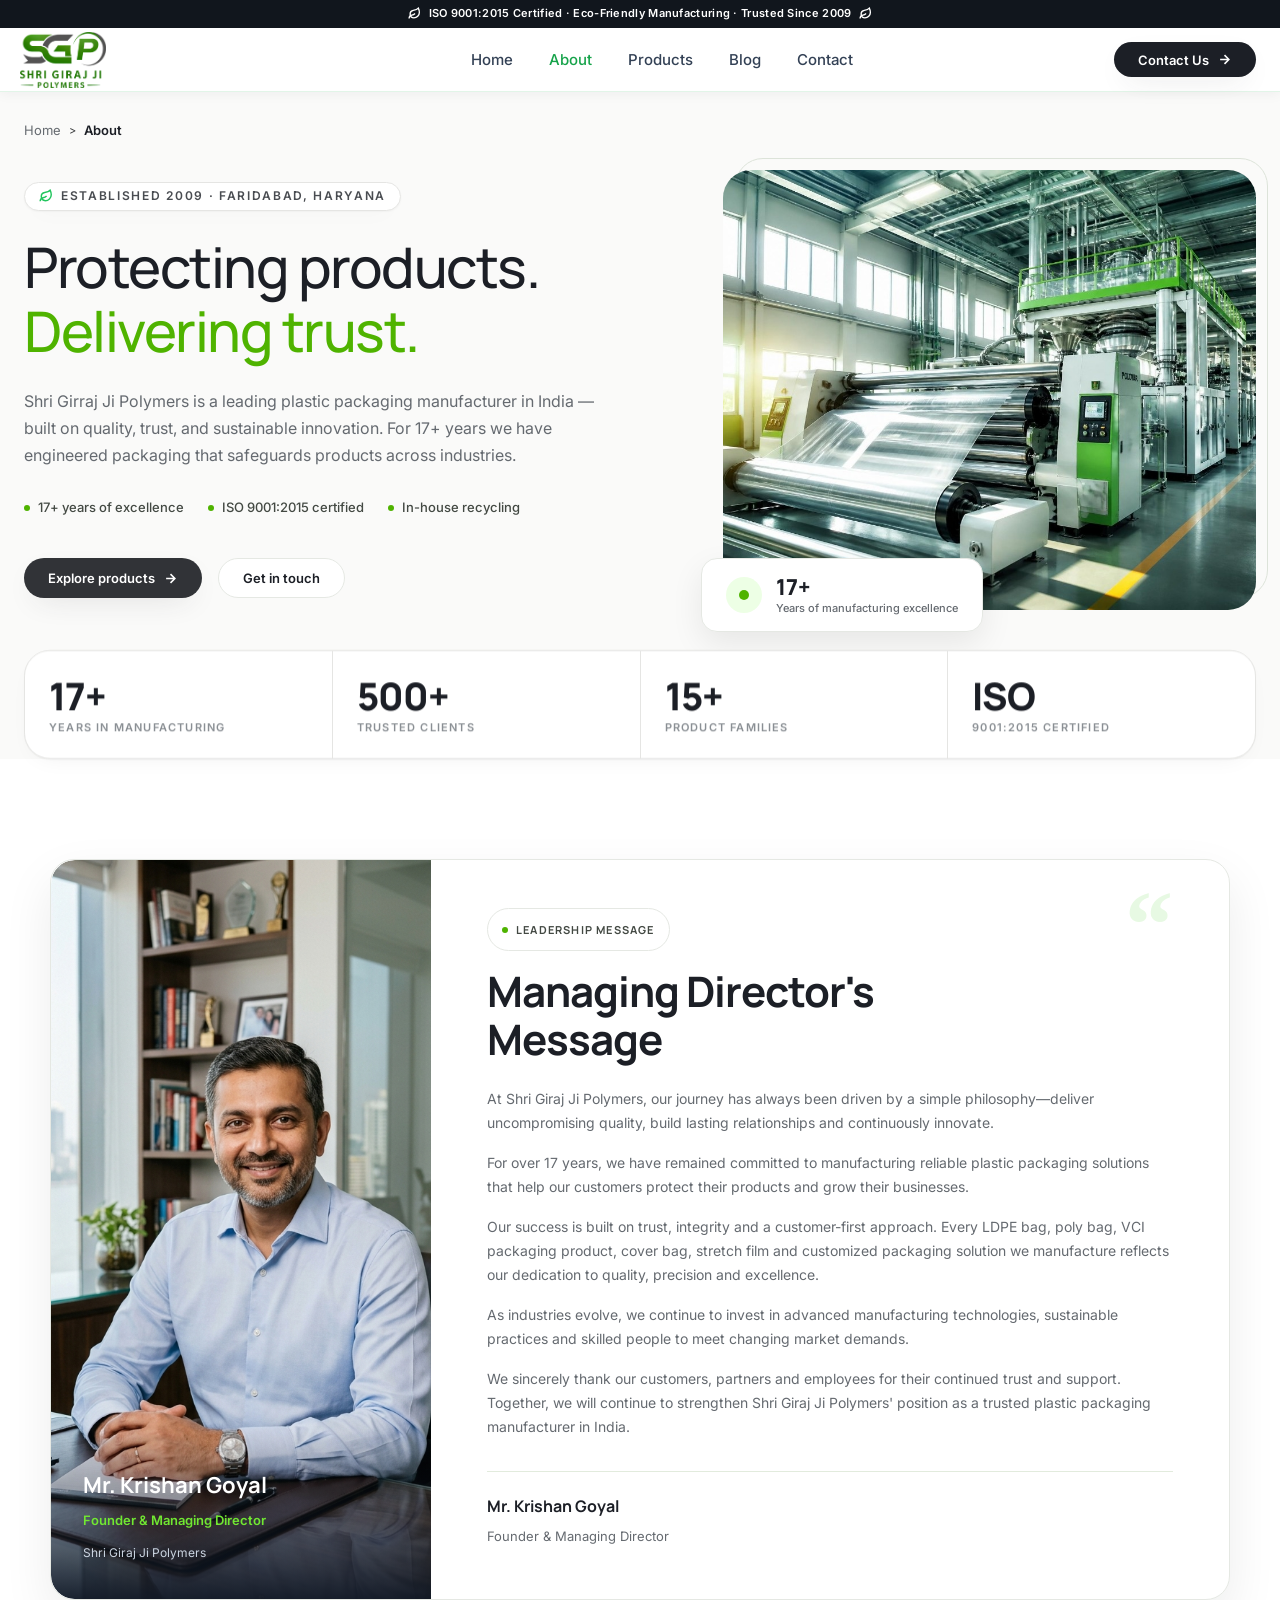
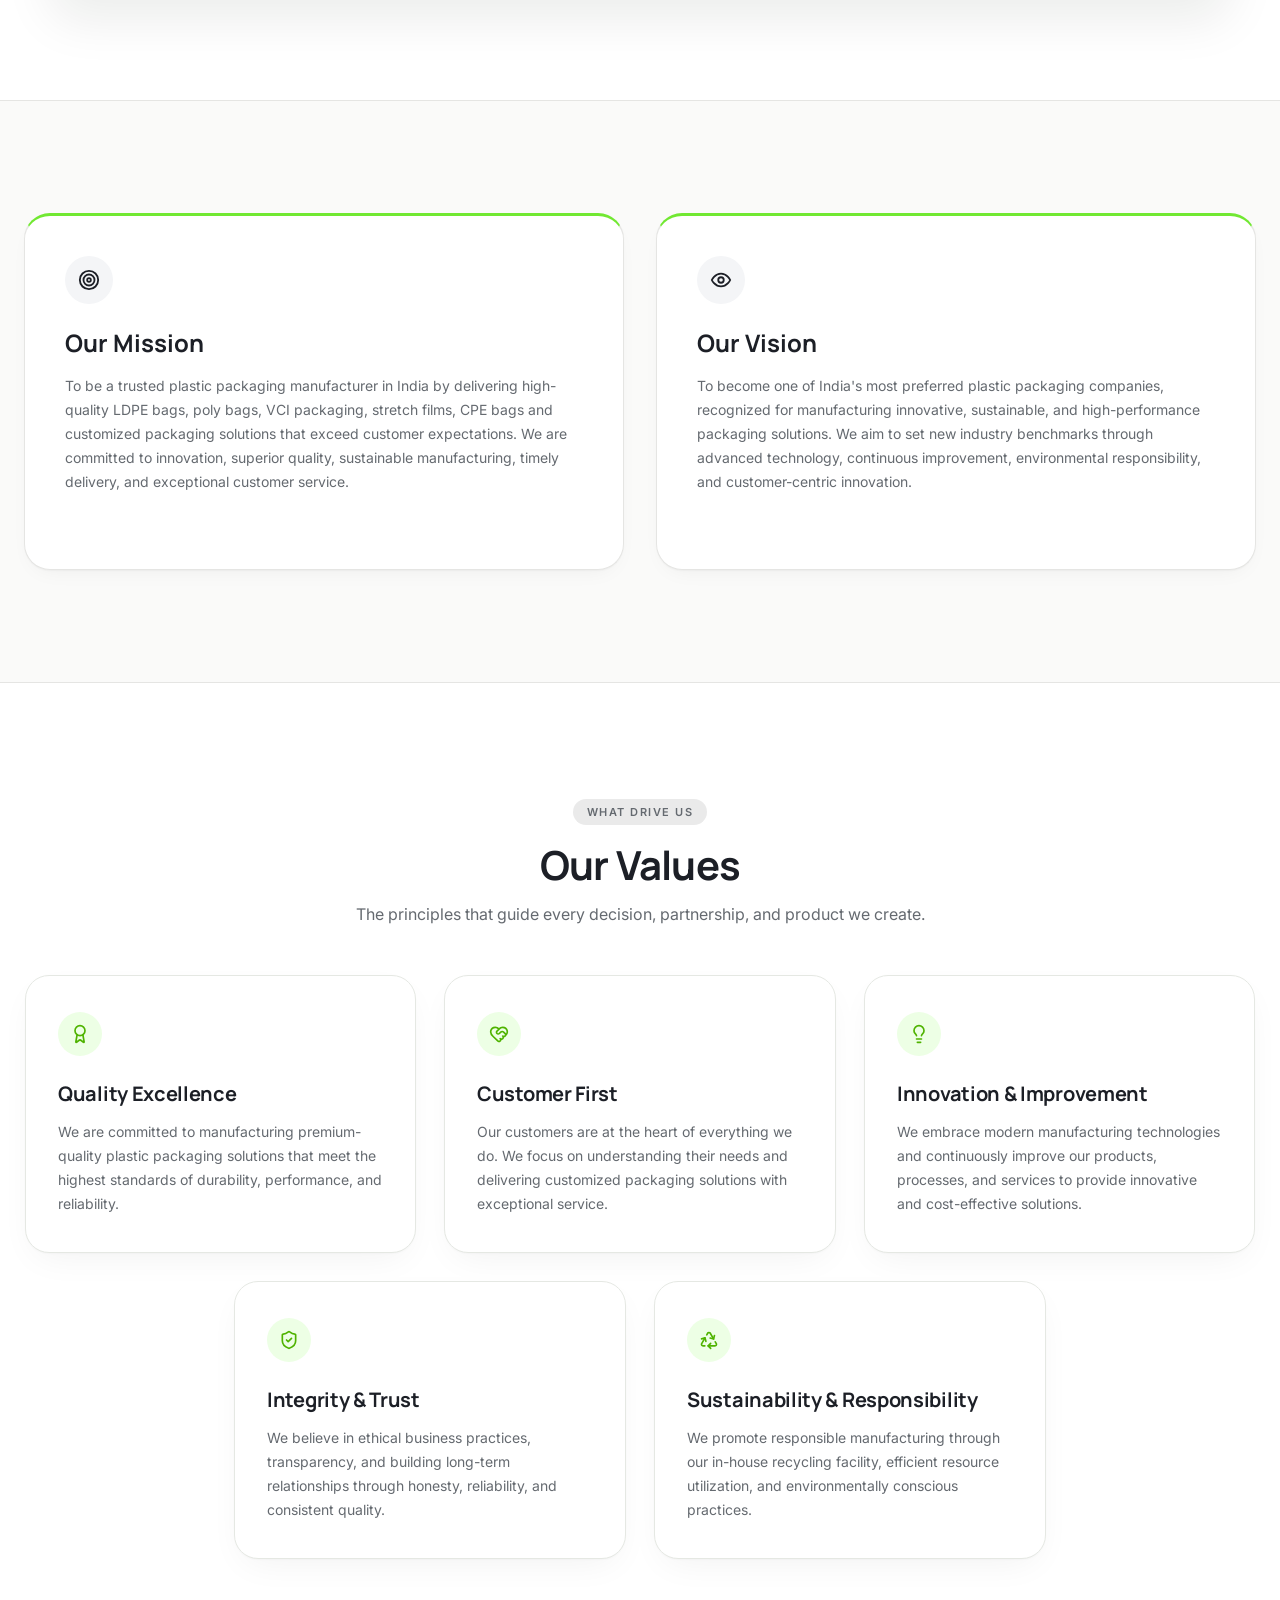
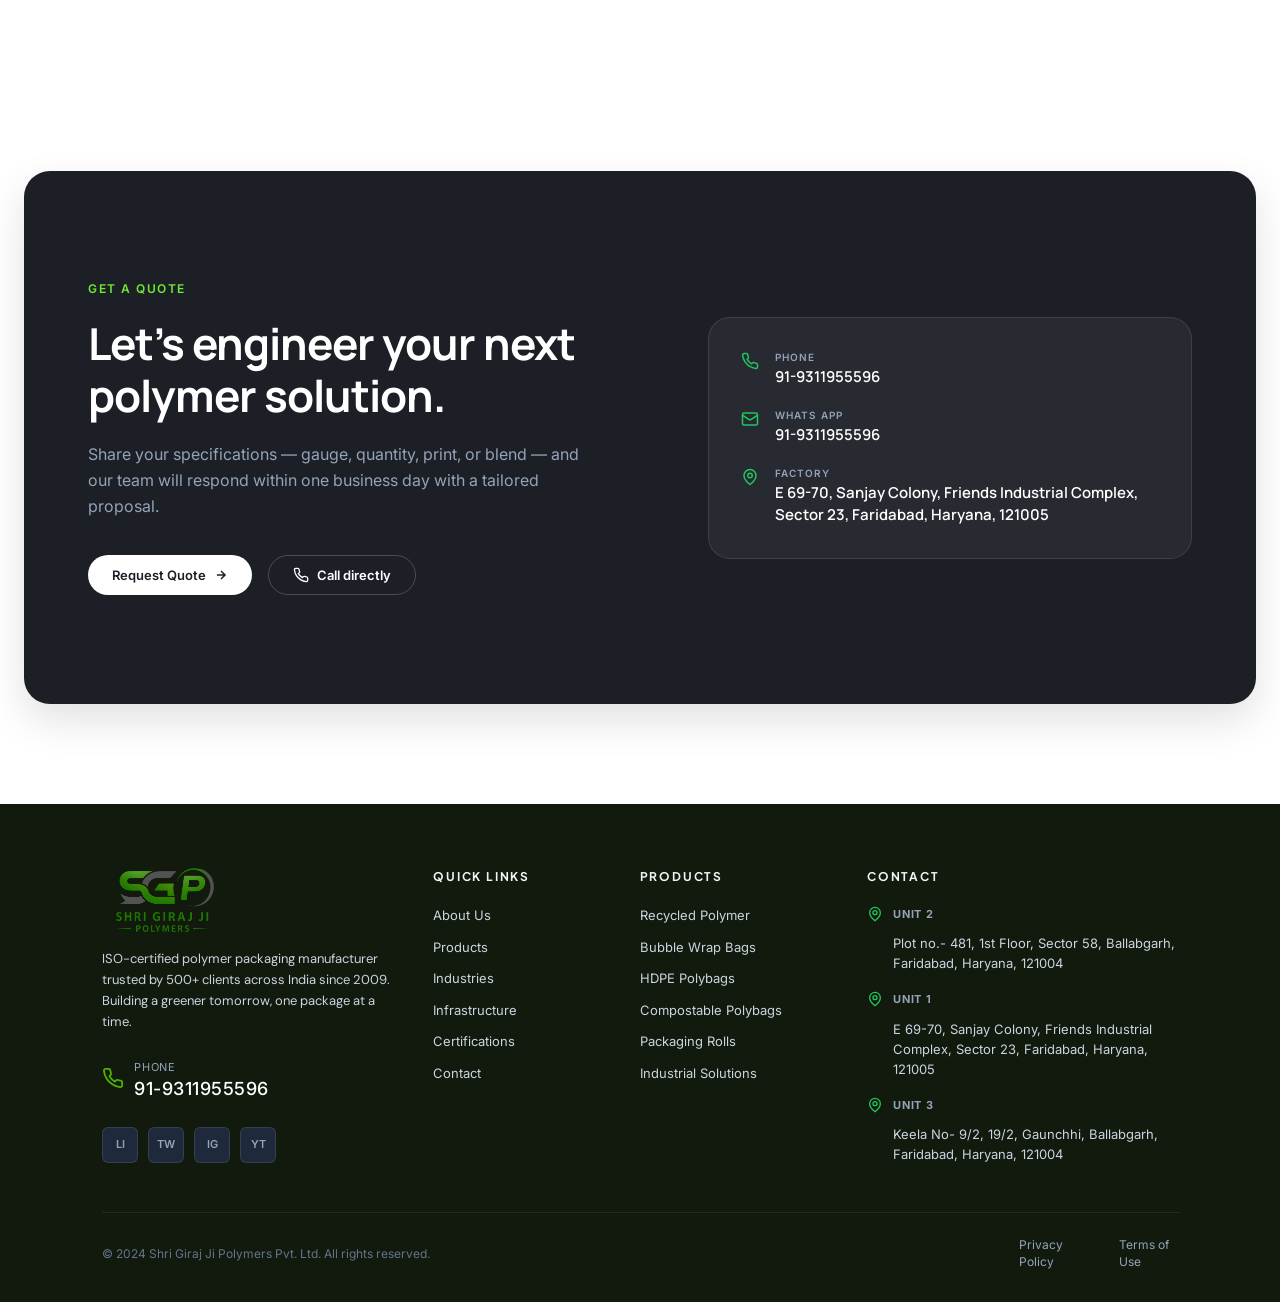
==== about.html @ c18792bb "Initial commit" ====
<!DOCTYPE html>
<html lang="en">
<head>
  <meta charset="UTF-8">
  <meta name="viewport" content="width=device-width, initial-scale=1.0">
  <title>Shri Girraj Ji Polymers - About Us</title>
  <link rel="stylesheet" href="https://fonts.googleapis.com/css2?family=Inter:wght@400;500;600;700&family=Manrope:wght@400;500;600;700;800&display=swap">
  <link rel="stylesheet" href="css/style.css">
</head>
<body>

  <!-- Header / Navigation -->
  <header class="header">
    <!-- Top Header Bar -->
    <div class="top-header">
      <div class="top-header-container">
        <div class="top-header-content">
          <svg class="top-leaf-icon" width="13" height="13" viewBox="0 0 24 24" fill="none" stroke="currentColor" stroke-width="2.5"><path d="M11 20A7 7 0 0 1 9.8 6.1C15.5 5 17 4.4 19 2c1 2 2 4.18 2 8 0 5.5-4.78 10-10 10Z"/><path d="M2 21c0-3 1.85-5.36 5.08-6C9.5 14.52 12 13 13 12"/></svg>
          <span>ISO 9001:2015 Certified · Eco-Friendly Manufacturing · Trusted Since 2009</span>
          <svg class="top-leaf-icon" width="13" height="13" viewBox="0 0 24 24" fill="none" stroke="currentColor" stroke-width="2.5"><path d="M11 20A7 7 0 0 1 9.8 6.1C15.5 5 17 4.4 19 2c1 2 2 4.18 2 8 0 5.5-4.78 10-10 10Z"/><path d="M2 21c0-3 1.85-5.36 5.08-6C9.5 14.52 12 13 13 12"/></svg>
        </div>
      </div>
    </div>

    <!-- Main Header Bar -->
    <div class="main-header">
      <div class="main-header-container">
        <a href="index.html" class="brand-logo-img">
          <img src="assets/images/logo.png" alt="Shri Girraj Ji Polymers Logo" class="logo-image">
        </a>

        <nav class="nav-links">
          <a href="index.html" class="nav-link">Home</a>
          <a href="about.html" class="nav-link active">About</a>
          <a href="products.html" class="nav-link">Products</a>
          <a href="blog.html" class="nav-link">Blog</a>
          <a href="contact.html" class="nav-link">Contact</a>
        </nav>

        <div class="header-right-action">
          <a href="contact.html" class="btn-contact-us">
            <span>Contact Us</span>
            <svg width="15" height="15" viewBox="0 0 24 24" fill="none" stroke="currentColor" stroke-width="2.5"><path d="M5 12h14M12 5l7 7-7 7"/></svg>
          </a>

          <button class="mobile-menu-btn" aria-label="Toggle Navigation">
            <svg width="24" height="24" viewBox="0 0 24 24" fill="none" stroke="currentColor" stroke-width="2"><path d="M4 6h16M4 12h16M4 18h16"/></svg>
          </button>
        </div>
      </div>
    </div>

    <!-- Mobile Nav Menu -->
    <div class="mobile-nav">
      <a href="index.html" class="nav-link">Home</a>
      <a href="about.html" class="nav-link active">About</a>
      <a href="products.html" class="nav-link">Products</a>
      <a href="blog.html" class="nav-link">Blog</a>
      <a href="contact.html" class="nav-link">Contact</a>
    </div>
  </header>

  <!-- About Hero Section -->
  <section class="about-page-hero">
    <div class="container">
      <!-- Breadcrumb -->
      <div class="about-breadcrumb">
        <a href="index.html">Home</a>
        <span class="crumb-separator">&gt;</span>
        <span class="crumb-active">About</span>
      </div>

      <div class="about-hero-grid">
        <!-- Left Content -->
        <div class="about-hero-content">
          <div class="about-top-pill">
            <svg width="14" height="14" viewBox="0 0 24 24" fill="none" stroke="#22c55e" stroke-width="2.5">
              <path d="M11 20A7 7 0 0 1 9.8 6.1C15.5 5 17 4.4 19 2c1 2 2 4.18 2 8 0 5.5-4.78 10-10 10Z" />
              <path d="M2 21c0-3 1.85-5.36 5.08-6C9.5 14.52 12 13 13 12" />
            </svg>
            <span>ESTABLISHED 2009 · FARIDABAD, HARYANA</span>
          </div>

          <h1 class="about-hero-heading">
            Protecting products. <br>
            <span class="text-green">Delivering trust.</span>
          </h1>

          <p class="about-hero-desc">
            Shri Girraj Ji Polymers is a leading plastic packaging manufacturer in India — built on quality, trust, and
            sustainable innovation. For 17+ years we have engineered packaging that safeguards products across industries.
          </p>

          <ul class="about-hero-bullets">
            <li>
              <span class="bullet-dot"></span>
              <span>17+ years of excellence</span>
            </li>
            <li>
              <span class="bullet-dot"></span>
              <span>ISO 9001:2015 certified</span>
            </li>
            <li>
              <span class="bullet-dot"></span>
              <span>In-house recycling</span>
            </li>
          </ul>

          <div class="about-hero-actions">
            <a href="products.html" class="btn-about-primary">
              <span>Explore products</span>
              <svg width="15" height="15" viewBox="0 0 24 24" fill="none" stroke="currentColor" stroke-width="2.5">
                <path d="M5 12h14M12 5l7 7-7 7" />
              </svg>
            </a>
            <a href="#contact" class="btn-about-secondary">
              <span>Get in touch</span>
            </a>
          </div>
        </div>

        <!-- Right Media Image Card -->
        <div class="about-hero-media">
          <div class="about-hero-img-wrap">
            <img src="assets/images/extrusion-machinery.jpg" alt="SGP Extrusion Facility" class="about-hero-img">

            <!-- Bottom Floating Badge -->
            <div class="about-floating-badge">
              <div class="about-badge-icon">
                <span class="green-inner-dot"></span>
              </div>
              <div class="about-badge-text">
                <span class="badge-num">17+</span>
                <span class="badge-lbl">Years of manufacturing excellence</span>
              </div>
            </div>
          </div>
        </div>
      </div>

      <!-- Stats Bar Row -->
      <div class="about-stats-bar">
        <div class="stat-bar-item">
          <span class="stat-bar-num">17+</span>
          <span class="stat-bar-lbl">YEARS IN MANUFACTURING</span>
        </div>
        <div class="stat-bar-divider"></div>
        <div class="stat-bar-item">
          <span class="stat-bar-num">500+</span>
          <span class="stat-bar-lbl">TRUSTED CLIENTS</span>
        </div>
        <div class="stat-bar-divider"></div>
        <div class="stat-bar-item">
          <span class="stat-bar-num">15+</span>
          <span class="stat-bar-lbl">PRODUCT FAMILIES</span>
        </div>
        <div class="stat-bar-divider"></div>
        <div class="stat-bar-item">
          <span class="stat-bar-num">ISO</span>
          <span class="stat-bar-lbl">9001:2015 CERTIFIED</span>
        </div>
      </div>
    </div>
  </section>

  <!-- Managing Director's Message Section -->
  <section id="message" class="about-md-section">
    <div class="container">
      <div class="about-md-card">
        <div class="md-grid">
          <!-- Left MD Portrait Card -->
          <div class="md-portrait-col">
            <div class="md-portrait-card">
              <img src="assets/images/md-krishan-goyal.jpg" alt="Mr. Krishan Goyal - Founder & Managing Director" class="md-portrait-img">
              <div class="md-portrait-overlay">
                <h3 class="md-name">Mr. Krishan Goyal</h3>
                <p class="md-title">Founder & Managing Director</p>
                <p class="md-sub">Shri Giraj Ji Polymers</p>
              </div>
            </div>
          </div>

          <!-- Right MD Message Content -->
          <div class="md-content-col">
            <div class="md-top-row">
              <div class="md-top-pill">
                <span class="green-dot"></span>
                <span>LEADERSHIP MESSAGE</span>
              </div>
              <div class="md-quote-watermark">“</div>
            </div>

            <h2 class="md-heading">
              Managing Director's <br>Message
            </h2>

            <div class="md-text-body">
              <p>
                At Shri Giraj Ji Polymers, our journey has always been driven by a simple philosophy—deliver
                uncompromising quality, build lasting relationships and continuously innovate.
              </p>
              <p>
                For over 17 years, we have remained committed to manufacturing reliable plastic packaging solutions that
                help our customers protect their products and grow their businesses.
              </p>
              <p>
                Our success is built on trust, integrity and a customer-first approach. Every LDPE bag, poly bag, VCI
                packaging product, cover bag, stretch film and customized packaging solution we manufacture reflects our
                dedication to quality, precision and excellence.
              </p>
              <p>
                As industries evolve, we continue to invest in advanced manufacturing technologies, sustainable practices
                and skilled people to meet changing market demands.
              </p>
              <p>
                We sincerely thank our customers, partners and employees for their continued trust and support. Together,
                we will continue to strengthen Shri Giraj Ji Polymers' position as a trusted plastic packaging
                manufacturer in India.
              </p>
            </div>

            <div class="md-signature-block">
              <strong class="sig-name">Mr. Krishan Goyal</strong>
              <span class="sig-role">Founder & Managing Director</span>
            </div>
          </div>
        </div>
      </div>
    </div>
  </section>

  <!-- Our Mission & Our Vision Section -->
  <section class="about-mv-section">
    <div class="container">
      <div class="mv-grid">
        <!-- Mission Card -->
        <div class="mv-card mission-card">
          <div class="mv-icon-wrap">
            <svg width="22" height="22" viewBox="0 0 24 24" fill="none" stroke="#1C1F26" stroke-width="2">
              <circle cx="12" cy="12" r="10" />
              <circle cx="12" cy="12" r="6" />
              <circle cx="12" cy="12" r="2" />
            </svg>
          </div>
          <h3 class="mv-title">Our Mission</h3>
          <p class="mv-text">
            To be a trusted plastic packaging manufacturer in India by delivering high-quality LDPE bags, poly bags, VCI
            packaging, stretch films, CPE bags and customized packaging solutions that exceed customer expectations. We
            are committed to innovation, superior quality, sustainable manufacturing, timely delivery, and exceptional
            customer service.
          </p>
        </div>

        <!-- Vision Card -->
        <div class="mv-card vision-card">
          <div class="mv-icon-wrap">
            <svg width="22" height="22" viewBox="0 0 24 24" fill="none" stroke="#1C1F26" stroke-width="2">
              <path d="M2 12s3-7 10-7 10 7 10 7-3 7-10 7-10-7-10-7Z" />
              <circle cx="12" cy="12" r="3" />
            </svg>
          </div>
          <h3 class="mv-title">Our Vision</h3>
          <p class="mv-text">
            To become one of India's most preferred plastic packaging companies, recognized for manufacturing innovative,
            sustainable, and high-performance packaging solutions. We aim to set new industry benchmarks through advanced
            technology, continuous improvement, environmental responsibility, and customer-centric innovation.
          </p>
        </div>
      </div>
    </div>
  </section>

  <!-- Our Core Values Section -->
  <section class="about-values-section">
    <div class="container">
      <div class="section-header-center">
        <div class="values-top-pill">
          <span>WHAT DRIVE US</span>
        </div>
        <h2 class="values-heading">
          Our Values
        </h2>
        <p class="values-subtitle">
          The principles that guide every decision, partnership, and product we create.
        </p>
      </div>

      <div class="values-grid">
        <!-- Value 1 -->
        <div class="value-card">
          <div class="value-icon-box">
           <svg width="20" height="20" viewBox="0 0 20 20" fill="none" xmlns="http://www.w3.org/2000/svg">
<path d="M12.8903 10.7355L14.152 17.8364C14.1662 17.92 14.1544 18.0059 14.1184 18.0827C14.0824 18.1594 14.0238 18.2234 13.9504 18.2659C13.8771 18.3085 13.7925 18.3276 13.708 18.3208C13.6234 18.314 13.543 18.2816 13.4774 18.2278L10.4958 15.9899C10.3519 15.8824 10.177 15.8243 9.99736 15.8243C9.81769 15.8243 9.64284 15.8824 9.4989 15.9899L6.5123 18.227C6.44677 18.2806 6.36644 18.313 6.28201 18.3199C6.19759 18.3267 6.11309 18.3076 6.0398 18.2652C5.9665 18.2227 5.90788 18.1589 5.87177 18.0823C5.83566 18.0057 5.82377 17.9199 5.83769 17.8364L7.09863 10.7355" stroke="#4FB300" stroke-width="1.6657" stroke-linecap="round" stroke-linejoin="round"/>
<path d="M9.99417 11.6598C12.754 11.6598 14.9913 9.42257 14.9913 6.66275C14.9913 3.90293 12.754 1.66565 9.99417 1.66565C7.23435 1.66565 4.99707 3.90293 4.99707 6.66275C4.99707 9.42257 7.23435 11.6598 9.99417 11.6598Z" stroke="#4FB300" stroke-width="1.6657" stroke-linecap="round" stroke-linejoin="round"/>
</svg>

          </div>
          <h3 class="value-title">Quality Excellence</h3>
          <p class="value-desc">
            We are committed to manufacturing premium-quality plastic packaging solutions that meet the highest standards
            of durability, performance, and reliability.
          </p>
        </div>

        <!-- Value 2 -->
        <div class="value-card">
          <div class="value-icon-box">
            <svg width="20" height="20" viewBox="0 0 20 20" fill="none" xmlns="http://www.w3.org/2000/svg">
<path d="M10.3352 4.85058L7.98402 7.15091C7.67175 7.46328 7.49632 7.88688 7.49632 8.32856C7.49632 8.77024 7.67175 9.19384 7.98402 9.50621C8.29638 9.81848 8.71998 9.9939 9.16167 9.9939C9.60335 9.9939 10.027 9.81848 10.3393 9.50621L11.7635 8.08204C11.9499 7.89556 12.1712 7.74764 12.4148 7.64671C12.6583 7.54579 12.9194 7.49384 13.1831 7.49384C13.4467 7.49384 13.7078 7.54579 13.9514 7.64671C14.195 7.74764 14.4163 7.89556 14.6027 8.08204L16.1693 9.64946C16.4815 9.96183 16.657 10.3854 16.657 10.8271C16.657 11.2688 16.4815 11.6924 16.1693 12.0048C17.4902 10.6839 18.323 9.57783 18.323 7.91213C18.323 6.98534 18.0418 6.08035 17.5167 5.31669C16.9916 4.55304 16.2471 3.96664 15.3817 3.63495C14.5163 3.30326 13.5706 3.24188 12.6696 3.45892C11.7686 3.67596 10.9546 4.16121 10.3352 4.85058ZM16.1693 12.0048C16.005 12.169 15.81 12.2994 15.5953 12.3883C15.3807 12.4772 15.1507 12.523 14.9183 12.523C14.686 12.523 14.4559 12.4772 14.2413 12.3883C14.0267 12.2994 13.8317 12.169 13.6674 12.0048C13.8452 12.1656 13.9885 12.3609 14.0886 12.5788C14.1886 12.7967 14.2433 13.0327 14.2493 13.2724C14.2554 13.5121 14.2126 13.7506 14.1236 13.9732C14.0346 14.1959 13.9013 14.3981 13.7318 14.5677C13.5622 14.7373 13.36 14.8706 13.1373 14.9595C12.9146 15.0485 12.6762 15.0913 12.4365 15.0853C12.1968 15.0792 11.9608 15.0245 11.7429 14.9245C11.525 14.8245 11.3297 14.6812 11.1688 14.5033C11.3332 14.6671 11.4638 14.8616 11.5529 15.0759C11.6421 15.2901 11.6881 15.5198 11.6884 15.7519C11.6887 15.9839 11.6433 16.2138 11.5547 16.4283C11.4661 16.6427 11.3361 16.8377 11.1722 17.0019C11.0139 17.1602 10.8254 17.285 10.6178 17.3688C10.4102 17.4526 10.1879 17.4937 9.96408 17.4896C9.74026 17.4856 9.51956 17.4365 9.31516 17.3452C9.11075 17.254 8.92683 17.1225 8.77439 16.9586L4.16457 12.4928C2.91529 11.2435 1.66602 9.82769 1.66602 7.91213C1.6662 6.98541 1.94747 6.08054 2.47268 5.31701C2.99789 4.55349 3.74233 3.96722 4.6077 3.63563C5.47308 3.30405 6.41867 3.24274 7.31961 3.4598C8.22056 3.67687 9.03447 4.1621 9.65388 4.85141C9.74648 4.93747 9.86826 4.98524 9.99468 4.98509C10.1211 4.98493 10.2428 4.93687 10.3352 4.85058" stroke="#4FB300" stroke-width="1.6657" stroke-linecap="round" stroke-linejoin="round"/>
</svg>

          </div>
          <h3 class="value-title">Customer First</h3>
          <p class="value-desc">
            Our customers are at the heart of everything we do. We focus on understanding their needs and delivering
            customized packaging solutions with exceptional service.
          </p>
        </div>

        <!-- Value 3 -->
        <div class="value-card">
          <div class="value-icon-box">
            <svg width="20" height="20" viewBox="0 0 20 20" fill="none" xmlns="http://www.w3.org/2000/svg">
<path d="M12.4927 11.6598C12.6593 10.827 13.0757 10.244 13.742 9.57772C14.5748 8.82816 14.9913 7.74545 14.9913 6.66275C14.9913 5.33744 14.4648 4.0664 13.5277 3.12927C12.5905 2.19213 11.3195 1.66565 9.99417 1.66565C8.66886 1.66565 7.39783 2.19213 6.46069 3.12927C5.52355 4.0664 4.99707 5.33744 4.99707 6.66275C4.99707 7.4956 5.16364 8.49502 6.24635 9.57772C6.82934 10.1607 7.32905 10.827 7.49562 11.6598" stroke="#4FB300" stroke-width="1.6657" stroke-linecap="round" stroke-linejoin="round"/>
<path d="M7.49609 14.9913H12.4932" stroke="#4FB300" stroke-width="1.6657" stroke-linecap="round" stroke-linejoin="round"/>
<path d="M8.32812 18.3228H11.6595" stroke="#4FB300" stroke-width="1.6657" stroke-linecap="round" stroke-linejoin="round"/>
</svg>

          </div>
          <h3 class="value-title">Innovation & Improvement</h3>
          <p class="value-desc">
            We embrace modern manufacturing technologies and continuously improve our products, processes, and services to
            provide innovative and cost-effective solutions.
          </p>
        </div>

        <!-- Value 4 -->
        <div class="value-card card-bottom-1">
          <div class="value-icon-box">
            <svg width="20" height="20" viewBox="0 0 20 20" fill="none" xmlns="http://www.w3.org/2000/svg">
<path d="M16.6567 10.827C16.6567 14.9913 13.7417 17.0734 10.277 18.281C10.0956 18.3425 9.89852 18.3396 9.71901 18.2727C6.24603 17.0734 3.33105 14.9913 3.33105 10.827V4.99706C3.33105 4.77617 3.4188 4.56433 3.57499 4.40814C3.73118 4.25195 3.94302 4.16421 4.1639 4.16421C5.8296 4.16421 7.91173 3.16479 9.36089 1.89886C9.53733 1.74811 9.76178 1.66528 9.99385 1.66528C10.2259 1.66528 10.4504 1.74811 10.6268 1.89886C12.0843 3.17312 14.1581 4.16421 15.8238 4.16421C16.0447 4.16421 16.2565 4.25195 16.4127 4.40814C16.5689 4.56433 16.6567 4.77617 16.6567 4.99706V10.827Z" stroke="#4FB300" stroke-width="1.6657" stroke-linecap="round" stroke-linejoin="round"/>
<path d="M7.49609 9.99419L9.16179 11.6599L12.4932 8.32849" stroke="#4FB300" stroke-width="1.6657" stroke-linecap="round" stroke-linejoin="round"/>
</svg>

          </div>
          <h3 class="value-title">Integrity & Trust</h3>
          <p class="value-desc">
            We believe in ethical business practices, transparency, and building long-term relationships through honesty,
            reliability, and consistent quality.
          </p>
        </div>

        <!-- Value 5 -->
        <div class="value-card card-bottom-2">
          <div class="value-icon-box">
           <svg width="20" height="20" viewBox="0 0 20 20" fill="none" xmlns="http://www.w3.org/2000/svg">
<path d="M5.82991 15.8242H4.01013C3.74742 15.8249 3.48898 15.7578 3.25987 15.6292C3.03077 15.5007 2.83879 15.3151 2.70255 15.0904C2.57172 14.8648 2.50254 14.6088 2.50196 14.348C2.50137 14.0872 2.5694 13.8308 2.69922 13.6046L5.99314 7.91211" stroke="#4FB300" stroke-width="1.6657" stroke-linecap="round" stroke-linejoin="round"/>
<path d="M9.16113 15.8242H15.993C16.2544 15.8222 16.511 15.7529 16.7379 15.6231C16.9649 15.4933 17.1546 15.3073 17.2889 15.0829C17.4179 14.858 17.4858 14.6031 17.4858 14.3438C17.4858 14.0844 17.4179 13.8296 17.2889 13.6046L16.2678 11.839" stroke="#4FB300" stroke-width="1.6657" stroke-linecap="round" stroke-linejoin="round"/>
<path d="M11.6597 13.3256L9.16113 15.8241L11.6597 18.3227" stroke="#4FB300" stroke-width="1.6657" stroke-linecap="round" stroke-linejoin="round"/>
<path d="M6.90702 11.3235L5.99338 7.91211L2.58203 8.82658" stroke="#4FB300" stroke-width="1.6657" stroke-linecap="round" stroke-linejoin="round"/>
<path d="M7.78223 4.83968L8.69253 3.26393C8.82325 3.03606 9.01064 2.84584 9.23653 2.71174C9.46242 2.57763 9.71914 2.50419 9.98178 2.49854C10.2424 2.49805 10.4986 2.56613 10.7246 2.69594C10.9506 2.82576 11.1385 3.01273 11.2694 3.23811L14.5533 8.9373" stroke="#4FB300" stroke-width="1.6657" stroke-linecap="round" stroke-linejoin="round"/>
<path d="M11.1416 8.02289L14.553 8.93735L15.4666 5.526" stroke="#4FB300" stroke-width="1.6657" stroke-linecap="round" stroke-linejoin="round"/>
</svg>

          </div>
          <h3 class="value-title">Sustainability & Responsibility</h3>
          <p class="value-desc">
            We promote responsible manufacturing through our in-house recycling facility, efficient resource utilization,
            and environmentally conscious practices.
          </p>
        </div>
      </div>
    </div>
  </section>

  <!-- CTA Banner Section -->
  <section id="contact" class="cta-section">
    <div class="container">
      <div class="cta-card">
        <div class="cta-left-content">
          <div class="cta-badge">GET A QUOTE</div>
          <h2 class="cta-title">
            Let’s engineer your next<br>polymer solution.
          </h2>
          <p class="cta-sub">
            Share your specifications — gauge, quantity, print, or blend — and our team will respond within one business day with a tailored proposal.
          </p>

          <div class="cta-buttons">
            <a href="mailto:info@shrigirrajjipolymers.com" class="btn-quote">
              Request Quote
              <svg width="14" height="14" viewBox="0 0 24 24" fill="none" stroke="currentColor" stroke-width="2.5"><path d="M5 12h14M12 5l7 7-7 7"/></svg>
            </a>
            <a href="tel:+919311955596" class="btn-call">
              <svg width="16" height="16" viewBox="0 0 24 24" fill="none" stroke="currentColor" stroke-width="2"><path d="M22 16.92v3a2 2 0 0 1-2.18 2 19.79 19.79 0 0 1-8.63-3.07 19.5 19.5 0 0 1-6-6 19.79 19.79 0 0 1-3.07-8.67A2 2 0 0 1 4.11 2h3a2 2 0 0 1 2 1.72 12.84 12.84 0 0 0 .7 2.81 2 2 0 0 1-.45 2.11L8.09 9.91a16 16 0 0 0 6 6l1.27-1.27a2 2 0 0 1 2.11-.45 12.84 12.84 0 0 0 2.81.7A2 2 0 0 1 22 16.92z"/></svg>
              Call directly
            </a>
          </div>
        </div>

        <div class="cta-info-box">
          <div class="cta-info-item">
            <svg class="cta-green-icon" width="18" height="18" viewBox="0 0 24 24" fill="none" stroke="#22c55e" stroke-width="2"><path d="M22 16.92v3a2 2 0 0 1-2.18 2 19.79 19.79 0 0 1-8.63-3.07 19.5 19.5 0 0 1-6-6 19.79 19.79 0 0 1-3.07-8.67A2 2 0 0 1 4.11 2h3a2 2 0 0 1 2 1.72 12.84 12.84 0 0 0 .7 2.81 2 2 0 0 1-.45 2.11L8.09 9.91a16 16 0 0 0 6 6l1.27-1.27a2 2 0 0 1 2.11-.45 12.84 12.84 0 0 0 2.81.7A2 2 0 0 1 22 16.92z"/></svg>
            <div class="cta-info-details">
              <span class="cta-info-label">PHONE</span>
              <span class="cta-info-val">91-9311955596</span>
            </div>
          </div>

          <div class="cta-info-item">
            <svg class="cta-green-icon" width="18" height="18" viewBox="0 0 24 24" fill="none" stroke="#22c55e" stroke-width="2"><rect width="20" height="16" x="2" y="4" rx="2"/><path d="m22 7-8.97 5.7a1.94 1.94 0 0 1-2.06 0L2 7"/></svg>
            <div class="cta-info-details">
              <span class="cta-info-label">WHATS APP</span>
              <span class="cta-info-val">91-9311955596</span>
            </div>
          </div>

          <div class="cta-info-item">
            <svg class="cta-green-icon" width="18" height="18" viewBox="0 0 24 24" fill="none" stroke="#22c55e" stroke-width="2"><path d="M20 10c0 6-8 12-8 12s-8-6-8-12a8 8 0 0 1 16 0Z"/><circle cx="12" cy="10" r="3"/></svg>
            <div class="cta-info-details">
              <span class="cta-info-label">FACTORY</span>
              <span class="cta-info-val">E 69-70, Sanjay Colony, Friends Industrial Complex, Sector 23, Faridabad, Haryana, 121005</span>
            </div>
          </div>
        </div>
      </div>
    </div>
  </section>

  <!-- Footer -->
  <footer class="footer">
    <div class="container">
      <div class="footer-grid">
        <!-- Col 1: Brand & Contact -->
        <div class="footer-col-brand">
          <img src="assets/images/logo.png" alt="Shri Girraj Ji Polymers Logo" class="footer-logo-white">

          <p class="footer-brand-desc">
            ISO-certified polymer packaging manufacturer trusted by 500+ clients across India since 2009. Building a greener tomorrow, one package at a time.
          </p>

          <div class="footer-phone-row">
            <svg class="footer-green-icon" width="22" height="22" viewBox="0 0 24 24" fill="none" stroke="#4FB300" stroke-width="2" stroke-linecap="round" stroke-linejoin="round"><path d="M22 16.92v3a2 2 0 0 1-2.18 2 19.79 19.79 0 0 1-8.63-3.07 19.5 19.5 0 0 1-6-6 19.79 19.79 0 0 1-3.07-8.67A2 2 0 0 1 4.11 2h3a2 2 0 0 1 2 1.72 12.84 12.84 0 0 0 .7 2.81 2 2 0 0 1-.45 2.11L8.09 9.91a16 16 0 0 0 6 6l1.27-1.27a2 2 0 0 1 2.11-.45 12.84 12.84 0 0 0 2.81.7A2 2 0 0 1 22 16.92z"/></svg>
            <div class="footer-phone-wrap">
              <span class="footer-phone-label">PHONE</span>
              <span class="footer-phone-val">91-9311955596</span>
            </div>
          </div>

          <div class="footer-social-row">
            <a href="#" class="social-btn">LI</a>
            <a href="#" class="social-btn">TW</a>
            <a href="#" class="social-btn">IG</a>
            <a href="#" class="social-btn">YT</a>
          </div>
        </div>

        <!-- Col 2: QUICK LINKS -->
        <div>
          <h4 class="footer-col-title">QUICK LINKS</h4>
          <div class="footer-links">
            <a href="about.html">About Us</a>
            <a href="products.html">Products</a>
            <a href="index.html#sectors">Industries</a>
            <a href="index.html#why-us">Infrastructure</a>
            <a href="index.html#certifications">Certifications</a>
            <a href="index.html#contact">Contact</a>
          </div>
        </div>

        <!-- Col 3: PRODUCTS -->
        <div>
          <h4 class="footer-col-title">PRODUCTS</h4>
          <div class="footer-links">
            <a href="products.html">Recycled Polymer</a>
            <a href="products.html">Bubble Wrap Bags</a>
            <a href="products.html">HDPE Polybags</a>
            <a href="products.html">Compostable Polybags</a>
            <a href="products.html">Packaging Rolls</a>
            <a href="products.html">Industrial Solutions</a>
          </div>
        </div>

        <!-- Col 4: CONTACT -->
        <div>
          <h4 class="footer-col-title">CONTACT</h4>
          <div class="footer-units-list">
            <!-- Unit 2 -->
            <div class="footer-unit-item">
              <svg class="footer-green-icon" width="16" height="16" viewBox="0 0 24 24" fill="none" stroke="#22c55e" stroke-width="2"><path d="M20 10c0 6-8 12-8 12s-8-6-8-12a8 8 0 0 1 16 0Z"/><circle cx="12" cy="10" r="3"/></svg>
              <div class="footer-unit-text">
                <span class="unit-title">UNIT 2</span>
                <p>Plot no.- 481, 1st Floor, Sector 58, Ballabgarh, Faridabad, Haryana, 121004</p>
              </div>
            </div>

            <!-- Unit 1 -->
            <div class="footer-unit-item">
              <svg class="footer-green-icon" width="16" height="16" viewBox="0 0 24 24" fill="none" stroke="#22c55e" stroke-width="2"><path d="M20 10c0 6-8 12-8 12s-8-6-8-12a8 8 0 0 1 16 0Z"/><circle cx="12" cy="10" r="3"/></svg>
              <div class="footer-unit-text">
                <span class="unit-title">UNIT 1</span>
                <p>E 69-70, Sanjay Colony, Friends Industrial Complex, Sector 23, Faridabad, Haryana, 121005</p>
              </div>
            </div>

            <!-- Unit 3 -->
            <div class="footer-unit-item">
              <svg class="footer-green-icon" width="16" height="16" viewBox="0 0 24 24" fill="none" stroke="#22c55e" stroke-width="2"><path d="M20 10c0 6-8 12-8 12s-8-6-8-12a8 8 0 0 1 16 0Z"/><circle cx="12" cy="10" r="3"/></svg>
              <div class="footer-unit-text">
                <span class="unit-title">UNIT 3</span>
                <p>Keela No- 9/2, 19/2, Gaunchhi, Ballabgarh, Faridabad, Haryana, 121004</p>
              </div>
            </div>
          </div>
        </div>
      </div>

      <div class="footer-bottom">
        <div class="footer-copyright">© 2024 Shri Giraj Ji Polymers Pvt. Ltd. All rights reserved.</div>
        <div class="footer-legal">
          <a href="#">Privacy Policy</a>
          <a href="#">Terms of Use</a>
        </div>
      </div>
    </div>
  </footer>

  <script src="js/main.js"></script>
</body>
</html>
---- css/style.css ----
/* ==========================================================================
   Shri Girraj Ji Polymers - Complete Stylesheet
   Typography strictly follows prompt specifications:
   - Hero Heading: Manrope 500, 76px, line-height 77.52px, letter-spacing -1.9px
   - Hero Subtext: Inter 500, 18px, line-height 29.25px, letter-spacing 0px
   - Page Heading: Manrope 800, 48px, line-height 60px, letter-spacing -0.96px
   - Page Plain Text: Inter 400, 18px, line-height 29.25px, letter-spacing 0px
   ========================================================================== */

@import url('https://fonts.googleapis.com/css2?family=DM+Sans:ital,opsz,wght@0,9..40,400;0,9..40,500;0,9..40,700&family=Inter:wght@400;500;600;700&family=Manrope:wght@400;500;600;700;800&family=Plus+Jakarta+Sans:wght@600;700;800&display=swap');

:root {
  /* Brand Color Palette */
  --color-green-primary: #16a34a;
  --color-green-bright: #22c55e;
  --color-green-light: #f0fdf4;
  --color-green-border: #bbf7d0;

  --color-dark-900: #0b1324;
  --color-dark-800: #0f172a;
  --color-dark-700: #1e293b;
  --color-dark-600: #334155;

  --color-gray-100: #f8fafc;
  --color-gray-200: #f1f5f9;
  --color-gray-300: #e2e8f0;
  --color-gray-400: #cbd5e1;
  --color-gray-500: #94a3b8;
  --color-gray-600: #64748b;
  --color-gray-700: #475569;
  --color-gray-800: #1e293b;
  --color-white: #ffffff;

  /* Typography Variables */
  --font-heading: 'Manrope', -apple-system, BlinkMacSystemFont, 'Segoe UI', Roboto, sans-serif;
  --font-body: 'Inter', -apple-system, BlinkMacSystemFont, 'Segoe UI', Roboto, sans-serif;

  /* Container & Layout */
  --max-width: 1280px;
  --header-height: 84px;
  --radius-sm: 8px;
  --radius-md: 12px;
  --radius-lg: 20px;
  --radius-full: 9999px;

  --shadow-sm: 0 1px 3px rgba(0, 0, 0, 0.05);
  --shadow-md: 0 4px 20px -2px rgba(15, 23, 42, 0.08);
  --shadow-lg: 0 12px 32px -4px rgba(15, 23, 42, 0.12);
  --shadow-glow: 0 0 25px rgba(34, 197, 94, 0.25);

  --transition-fast: 0.2s ease;
  --transition-normal: 0.3s ease;
}

/* Base Resets */
*,
*::before,
*::after {
  box-sizing: border-box;
  margin: 0;
  padding: 0;
}

html {
  scroll-behavior: smooth;
  font-size: 16px;
  -webkit-font-smoothing: antialiased;
}

body {
  font-family: var(--font-body);
  font-weight: 400;
  font-size: 18px;
  line-height: 29.25px;
  letter-spacing: 0px;
  color: var(--color-gray-700);
  background-color: var(--color-white);
  overflow-x: hidden;
}

img {
  max-width: 100%;
  height: auto;
  display: block;
}

a {
  text-decoration: none;
  color: inherit;
  transition: var(--transition-fast);
}

ul {
  list-style: none;
}

.container {
  width: 100%;
  max-width: var(--max-width);
  margin: 0 auto;
  padding: 0 24px;
}

/* ==========================================================================
   Typography Classes (Exact Prompt Requirements)
   ========================================================================== */

.hero-heading {
  font-family: var(--font-heading);
  font-weight: 500;
  font-style: normal;
  font-size: 76px;
  line-height: 77.52px;
  letter-spacing: -1.9px;
  color: var(--color-white);
}

.hero-subtext {
  font-family: var(--font-body);
  font-weight: 500;
  font-style: normal;
  font-size: 18px;
  line-height: 29.25px;
  letter-spacing: 0px;
  color: var(--color-gray-300);
}

.page-heading {
  font-family: var(--font-heading);
  font-weight: 800;
  font-style: normal;
  font-size: 48px;
  line-height: 60px;
  letter-spacing: -0.96px;
  color: var(--color-dark-800);
}

.page-plain-text {
  font-family: var(--font-body);
  font-weight: 400;
  font-style: normal;
  font-size: 18px;
  line-height: 29.25px;
  letter-spacing: 0px;
  color: var(--color-gray-600);
}

.text-green {
  color: var(--color-green-bright);
}

/* Badge Utilities */
.section-badge {
  display: inline-flex;
  align-items: center;
  gap: 8px;
  padding: 6px 14px;
  background-color: var(--color-gray-100);
  border: 1px solid var(--color-gray-300);
  border-radius: var(--radius-full);
  font-family: var(--font-body);
  font-weight: 600;
  font-size: 13px;
  line-height: 18px;
  letter-spacing: 0.5px;
  text-transform: uppercase;
  color: var(--color-gray-700);
  margin-bottom: 16px;
}

.badge-dot {
  width: 8px;
  height: 8px;
  border-radius: 50%;
  background-color: var(--color-green-bright);
}

/* Buttons */
.btn {
  display: inline-flex;
  align-items: center;
  justify-content: center;
  gap: 10px;
  padding: 14px 28px;
  font-family: var(--font-body);
  font-weight: 600;
  font-size: 16px;
  line-height: 24px;
  border-radius: var(--radius-full);
  cursor: pointer;
  transition: all var(--transition-fast);
  border: none;
}

.btn-primary {
  background-color: var(--color-white);
  color: var(--color-dark-900);
  box-shadow: var(--shadow-sm);
}

.btn-primary:hover {
  background-color: var(--color-green-bright);
  color: var(--color-white);
  transform: translateY(-2px);
  box-shadow: var(--shadow-glow);
}

.btn-dark {
  background-color: var(--color-dark-900);
  color: var(--color-white);
}

.btn-dark:hover {
  background-color: var(--color-green-primary);
  transform: translateY(-2px);
}

.btn-outline {
  background: transparent;
  color: var(--color-white);
  border: 1px solid rgba(255, 255, 255, 0.3);
}

.btn-outline:hover {
  border-color: var(--color-white);
  background: rgba(255, 255, 255, 0.1);
}

/* ==========================================================================
   Header & Navigation (Exact 100% Spec Replica)
   - Total Header Height: 92.395px (Width: 1440px)
   - Top Header Height: 28.395px (Padding Top: 5.41px, Padding Bottom: 5.99px)
   - Main Header Height: 64px
   ========================================================================== */

.header {
  position: sticky;
  top: 0;
  left: 0;
  width: 100%;
  z-index: 1000;
  display: flex;
  flex-direction: column;
  background-color: var(--color-white);
  box-shadow: 0 2px 12px rgba(15, 23, 42, 0.05);
  transition: all var(--transition-normal);
}

body.admin-bar .header {
  top: 32px;
}

/* Top Header Bar */
.top-header {
  width: 100%;
  height: 28.4px;
  background-color: #11161d;
  display: flex;
  align-items: center;
  justify-content: center;
  padding-top: 5.41px;
  padding-bottom: 5.99px;
  box-sizing: border-box;
}

.top-header-container {
  display: flex;
  align-items: center;
  justify-content: center;
  width: 100%;
  max-width: 1440px;
  padding: 0 24px;
}

.top-header-content {
  display: flex;
  align-items: center;
  justify-content: center;
  gap: 8px;
  color: #ffffff;
  font-family: var(--font-body);
  font-weight: 600;
  font-size: 11px;
  line-height: 17px;
  letter-spacing: 0.3px;
}

.top-leaf-icon {
  color: #ffffff;
  flex-shrink: 0;
}

/* Main Header Bar */
.main-header {
  width: 100%;
  height: 64px;
  background-color: #ffffff;
  border-bottom: 1.5px solid #e2f5e8;
  display: flex;
  align-items: center;
}

.main-header-container {
  display: flex;
  align-items: center;
  justify-content: space-between;
  width: 100%;
  max-width: var(--max-width);
  margin: 0 auto;
  padding: 0 24px;
}

.brand-logo-img {
  display: flex;
  align-items: center;
  height: 100%;
}

.logo-image {
  width: 190px;
  height: 56px;
  object-fit: contain;
  object-position: left center;
  display: block;
  margin-left: -4px;
}

.nav-links {
  display: flex;
  align-items: center;
  gap: 36px;
}

.nav-link {
  font-family: var(--font-body);
  font-weight: 500;
  font-size: 15px;
  color: #334155;
  padding: 4px 0;
  text-decoration: none;
  transition: color var(--transition-fast);
}

.nav-link:hover,
.nav-link.active {
  color: var(--color-green-primary);
  text-decoration: none;
}

.header-right-action {
  display: flex;
  align-items: center;
  gap: 16px;
}

.btn-contact-us {
  display: inline-flex;
  align-items: center;
  gap: 8px;
  background-color: #1C1F26;
  color: #FFFFFF;
  padding: 8px 24px;
  height: 35px;
  box-sizing: border-box;
  border-radius: 9999px;
  font-family: var(--font-body);
  font-weight: 600;
  font-size: 13px;
  line-height: 20px;
  letter-spacing: 0px;
  box-shadow: 0px 10px 30px -12px rgba(49, 51, 55, 0.18);
  transition: all var(--transition-fast);
  text-decoration: none;
}

.btn-contact-us:hover {
  background-color: #0f172a;
  transform: translateY(-1px);
  box-shadow: 0px 12px 32px -10px rgba(49, 51, 55, 0.25);
}

.mobile-menu-btn {
  display: none;
  background: none;
  border: none;
  cursor: pointer;
  padding: 8px;
  color: var(--color-dark-800);
}

/* Mobile Dropdown Menu */
.mobile-nav {
  display: none;
  position: absolute;
  top: 100%;
  left: 0;
  width: 100%;
  background-color: var(--color-white);
  padding: 24px;
  box-shadow: var(--shadow-lg);
  border-bottom: 1px solid var(--color-gray-200);
  flex-direction: column;
  gap: 16px;
}

.mobile-nav.open {
  display: flex;
}

/* ==========================================================================
   Hero Section
   ========================================================================== */

/* ==========================================================================
   Hero Section (Exact 100% Spec Replica)
   - Height: 722px
   - Margin: 0 auto
   - Background: linear-gradient(180deg, rgba(0, 0, 0, 0.53) 0%, rgba(0, 0, 0, 0.27) 5%, rgba(49, 51, 55, 0.92) 100%)
   ========================================================================== */

.hero {
  position: relative;
  width: 100%;
  max-width: 100%;
  margin: 0 auto;
  height: 722px;
  transform: rotate(0deg);
  opacity: 1;
  background: linear-gradient(180deg, rgba(0, 0, 0, 0.53) 0%, rgba(0, 0, 0, 0.27) 5%, rgba(49, 51, 55, 0.92) 100%), url('../assets/images/hero-bg.jpg');
  background-size: cover;
  background-position: center;
  display: flex;
  align-items: center;
  overflow: hidden;
  box-sizing: border-box;
}

.hero-grid {
  display: grid;
  grid-template-columns: 1.15fr 0.85fr;
  gap: 40px;
  align-items: center;
  width: 100%;
}

.hero-badge-top {
  display: inline-flex;
  align-items: center;
  gap: 8px;
  width: 312.4745788574219px;
  height: 29.467594146728516px;
  transform: rotate(0deg);
  opacity: 1;
  padding-top: 6px;
  padding-right: 14px;
  padding-bottom: 6px;
  padding-left: 14px;
  border-radius: 24855100px;
  border-width: 0.74px;
  border-style: solid;
  border-color: rgba(255, 255, 255, 0.2);
  border-top: 0.74px solid #FFFFFF33;
  background: #FFFFFF1A;
  backdrop-filter: blur(10px);
  font-family: var(--font-body);
  font-size: 12px;
  font-weight: 500;
  color: var(--color-white);
  margin-bottom: 24px;
  box-sizing: border-box;
  white-space: nowrap;
}

.hero-heading {
  font-family: var(--font-heading);
  font-weight: 500;
  font-size: 76px;
  line-height: 77.52px;
  letter-spacing: -1.9px;
  color: #ffffff;
}

.text-green {
  color: #62c722;
}

.hero-subtext {
  font-family: var(--font-body);
  font-weight: 500;
  font-size: 18px;
  line-height: 29.25px;
  letter-spacing: 0px;
  color: #cbd5e1;
  max-width: 580px;
  margin-top: 24px;
}

.hero-actions {
  display: flex;
  align-items: center;
  gap: 16px;
  margin-top: 36px;
  flex-wrap: wrap;
}

/* Action Buttons */
.btn-hero-primary {
  display: inline-flex;
  align-items: center;
  gap: 8px;
  background-color: #FFFFFF;
  color: #313337;
  padding: 16px 28px;
  height: 52px;
  box-sizing: border-box;
  border-radius: 9999px;
  font-family: var(--font-body);
  font-weight: 600;
  font-size: 14px;
  line-height: 20px;
  letter-spacing: 0px;
  box-shadow: 0px 10px 30px -12px rgba(49, 51, 55, 0.18);
  transition: all var(--transition-fast);
  text-decoration: none;
}

.btn-hero-primary:hover {
  background-color: #f8fafc;
  color: #1e293b;
  transform: translateY(-2px);
  box-shadow: 0px 14px 36px -10px rgba(49, 51, 55, 0.25);
}

.btn-hero-secondary {
  display: inline-flex;
  align-items: center;
  gap: 8px;
  background: rgba(255, 255, 255, 0.05);
  border: 0.74px solid rgba(255, 255, 255, 0.25);
  border-top: 0.74px solid rgba(255, 255, 255, 0.25);
  backdrop-filter: blur(8px);
  color: #FFFFFF;
  padding: 16px 28px;
  height: 53.48px;
  box-sizing: border-box;
  border-radius: 9999px;
  font-family: var(--font-body);
  font-weight: 600;
  font-size: 14px;
  line-height: 20px;
  letter-spacing: 0px;
  transition: all var(--transition-fast);
  text-decoration: none;
}

.btn-hero-secondary:hover {
  background: rgba(255, 255, 255, 0.15);
  border-color: rgba(255, 255, 255, 0.4);
  transform: translateY(-2px);
}

.btn-hero-watch {
  display: inline-flex;
  align-items: center;
  gap: 12px;
  color: #FFFFFFE5;
  font-family: var(--font-body);
  font-weight: 600;
  font-size: 14px;
  line-height: 20px;
  letter-spacing: 0px;
  padding: 0;
  height: 44px;
  text-decoration: none;
  transition: opacity var(--transition-fast);
}

.btn-hero-watch:hover {
  opacity: 0.9;
}

.play-btn-circle {
  width: 44px;
  height: 44px;
  border-radius: 50%;
  background: rgba(255, 255, 255, 0.1);
  border: 0.74px solid rgba(255, 255, 255, 0.3);
  border-top: 0.74px solid rgba(255, 255, 255, 0.3);
  backdrop-filter: blur(8px);
  display: flex;
  align-items: center;
  justify-content: center;
  flex-shrink: 0;
  box-sizing: border-box;
}

.play-btn-circle svg {
  width: 16px;
  height: 16px;
}

/* Right Media Card & Overlays */
.hero-media-card {
  position: relative;
  border-radius: 28px;
  overflow: visible;
}

.hero-machinery-img {
  width: 100%;
  height: 440px;
  object-fit: cover;
  border-radius: 28px;
  box-shadow: 0 25px 50px -12px rgba(0, 0, 0, 0.5);
  border: 1px solid rgba(255, 255, 255, 0.15);
}

/* Badge 1: Since 2009 (Top Left) */
.badge-floating-since {
  position: absolute;
  top: 24px;
  left: -28px;
  background-color: #ffffff;
  padding: 10px 18px;
  border-radius: 16px;
  box-shadow: 0 12px 30px rgba(0, 0, 0, 0.25);
  display: flex;
  align-items: center;
  gap: 12px;
  z-index: 10;
}

.since-icon-circle {
  width: 40px;
  height: 40px;
  border-radius: 50%;
  background-color: #2b3038;
  display: flex;
  align-items: center;
  justify-content: center;
}

/* Badge 2: Completed 700+ Projects (Right Middle) */
.badge-floating-completed {
  position: absolute;
  top: 45%;
  right: -24px;
  background-color: #ffffff;
  padding: 10px 20px;
  border-radius: 16px;
  box-shadow: 0 12px 30px rgba(0, 0, 0, 0.25);
  display: flex;
  align-items: center;
  gap: 12px;
  z-index: 10;
}

.completed-icon-circle {
  width: 38px;
  height: 38px;
  border-radius: 50%;
  background-color: #dcfce7;
  display: flex;
  align-items: center;
  justify-content: center;
}

.badge-text-wrap {
  display: flex;
  flex-direction: column;
}

.badge-sub {
  font-size: 11px;
  font-weight: 500;
  color: #64748b;
  line-height: 14px;
}

.badge-main {
  font-family: var(--font-heading);
  font-weight: 800;
  font-size: 18px;
  color: #0f172a;
  line-height: 20px;
}

.floating-info-text {
  font-weight: 700;
  font-size: 15px;
  color: var(--color-dark-900);
}

.floating-info-sub {
  font-size: 12px;
  color: var(--color-gray-600);
}

/* ==========================================================================
   About Section
   ========================================================================== */

.about-section {
  padding: 100px 0;
  background-color: var(--color-white);
}

.about-grid {
  display: grid;
  grid-template-columns: 1fr 1fr;
  gap: 56px;
  align-items: flex-start;
}

.about-gallery {
  display: flex;
  flex-direction: column;
  gap: 20px;
}

.about-single-img-wrap {
  position: relative;
  width: 100%;
  max-width: 576px;
  height: 486px;
  border-radius: 20px;
  overflow: hidden;
  box-shadow: 0 4px 20px rgba(0, 0, 0, 0.06);
}

.about-single-img {
  width: 100%;
  height: 100%;
  object-fit: cover;
  display: block;
  border-radius: 20px;
}

.about-caption {
  font-family: var(--font-body);
  font-weight: 400;
  font-size: 18px;
  line-height: 29.25px;
  letter-spacing: 0px;
  color: #64748b;
  margin-top: 16px;
  max-width: 577px;
  font-style: normal;
}

.about-caption strong {
  font-weight: 600;
  color: #0f172a;
}

.about-content {
  display: flex;
  flex-direction: column;
}

.about-top-pill {
  display: inline-flex;
  align-self: flex-start;
  background-color: #f1f5f9;
  color: #475569;
  padding: 2px 16px;
  border-radius: 9999px;
  font-family: var(--font-body);
  font-weight: 500;
  font-size: 12px;
  letter-spacing: 0.8px;
  text-transform: uppercase;
  margin-bottom: 24px;
}

.about-content .page-heading {
  font-family: var(--font-heading);
  font-weight: 800;
  font-size: 48px;
  line-height: 60px;
  color: #0f172a;
  letter-spacing: -0.96px;
  margin-bottom: 24px;
}

.about-content .page-plain-text {
  font-family: var(--font-body);
  font-size: 18px;
  line-height: 28px;
  color: #64748b;
  margin-bottom: 44px;
}

.stats-grid {
  display: grid;
  grid-template-columns: 1fr 1fr;
  gap: 36px 32px;
  border-top: none;
  padding-top: 0;
}

.stat-item {
  display: flex;
  flex-direction: column;
}

.stat-number {
  font-family: var(--font-heading);
  font-weight: 800;
  font-size: 36px;
  line-height: 40px;
  color: #0f172a;
  margin-bottom: 6px;
  letter-spacing: -0.5px;
}

.stat-label {
  font-family: var(--font-body);
  font-weight: 400;
  font-size: 14px;
  line-height: 20px;
  color: #64748b;
}

/* ==========================================================================
   Why Choose Us Section (100% Exact Spec Replica)
   ========================================================================== */

.why-us-section {
  padding: 50px 0;
  background-color: #f8fafc;
}

.why-us-top-pill {
  display: inline-flex;
  align-items: center;
  justify-content: center;
  background: rgba(0, 0, 0, 0.1);
  border: 0.74px solid rgba(255, 255, 255, 0.2);
  border-top: 0.74px solid rgba(255, 255, 255, 0.2);
  color: #1C1F26;
  padding: 6px 14px;
  gap: 8px;
  border-radius: 9999px;
  font-family: var(--font-body);
  font-weight: 500;
  font-size: 12px;
  line-height: 16px;
  letter-spacing: 2.4px;
  text-transform: uppercase;
  margin-bottom: 20px;
}

.section-header-center {
  text-align: center;
  max-width: 760px;
  margin: 0 auto 48px auto;
}

.section-header-center .page-heading {
  font-family: var(--font-heading);
  font-weight: 800;
  font-size: 48px;
  line-height: 58px;
  color: #0f172a;
  letter-spacing: -0.96px;
}

.why-us-subtitle {
  font-family: var(--font-body);
  font-weight: 400;
  font-size: 18px;
  line-height: 28px;
  letter-spacing: 0px;
  color: #66696F;
  text-align: center;
  max-width: 576px;
  margin: 12px auto 0 auto;
}

.why-grid {
  display: grid;
  grid-template-columns: repeat(3, 1fr);
  gap: 24px;
  max-width: 1232px;
  margin: 0 auto;
}

.feature-card {
    position: relative;
    overflow: hidden;

    background: #fff;
    padding: 28px;
    border-radius: 22px;
    border: 1px solid #E5E5E3;

    display: flex;
    flex-direction: column;
    justify-content: flex-start;

    height: 233.72px;
    box-sizing: border-box;

    box-shadow: 0 6px 18px rgba(0, 0, 0, 0.05);

    transform: translateY(0) scale(1);

    transition:
        transform 0.35s cubic-bezier(0.22, 1, 0.36, 1),
        box-shadow 0.35s cubic-bezier(0.22, 1, 0.36, 1),
        border-color 0.35s ease;

    will-change: transform;
    cursor: pointer;
}

/* Green Bottom Line */
.feature-card::after {
    content: "";
    position: absolute;
    left: 50%;
    bottom: 0;

    width: 0;
    height: 4px;

    background: #4FB300;

    transform: translateX(-50%);
    transition: width 0.35s ease;
}

/* Hover */
.feature-card:hover {
    transform: translateY(-10px) scale(1.03);
    box-shadow:
        0 15px 35px rgba(0,0,0,.10),
        0 30px 60px rgba(0,0,0,.08);
}

.feature-card:hover::after {
    width: 100%;
}

/* Icon Box */

.feature-icon-box {
    width: 48px;
    height: 48px;

    background: #313337;

    border-radius: 18px;

    display: flex;
    align-items: center;
    justify-content: center;

    margin-bottom: 18px;

    flex-shrink: 0;

    transition:
        transform .35s ease,
        background-color .35s ease,
        box-shadow .35s ease;
}

.feature-icon-box svg {
    width: 24px;
    height: 24px;
    stroke: #fff;
    stroke-width: 2;
    transition: transform .35s ease;
}



/* Title */

.feature-title {
    font-family: var(--font-heading);
    font-size: 18px;
    font-weight: 700;
    line-height: 28px;
    letter-spacing: -.3px;

    color: #1C1F26;

    margin-bottom: 10px;

    transition: color .3s ease,
                transform .3s ease;
}



/* Description */

.feature-desc {
    font-family: var(--font-body);
    font-size: 14px;
    line-height: 22px;
    color: #64748B;

    transition:
        color .3s ease,
        transform .3s ease;
}

.feature-card:hover .feature-desc {
    color: #475569;
    transform: translateY(2px);
}

/* ==========================================================================
   Sustainability Section
   ========================================================================== */

/* ==========================================================================
   Sustainability Section (100% Screenshot Replica)
   ========================================================================== */

.sustainability-section {
  padding: 90px 0;
  background-color: #ffffff;
}

.sustainability-grid {
  display: grid;
  grid-template-columns: minmax(0, 550px) minmax(0, 550px);
  gap: 80px;
  width: 100%;
  max-width: 1180px;
  height: 610px;
  margin: 0 auto;
  align-items: center;
}

.sustainability-media {
  position: relative;
  width: 100%;
  max-width: 550px;
  height: 610px;
  overflow: visible;
}

.sustainability-media img {
  width: 100%;
  height: 100%;
  object-fit: cover;
  display: block;
  border-radius: 24px;
  box-shadow: 0 4px 20px rgba(0, 0, 0, 0.06);
}

.sustainability-content {
  width: 100%;
  max-width: 550px;
  min-height: 569.4px;
  display: flex;
  flex-direction: column;
  justify-content: center;
}

.sustainability-badge-float {
  position: absolute;
  bottom: 24px;
  left: -24px;
  height: 58.33px;
  background-color: #FFFFFF;
  border: 0.67px solid #E5E8E3;
  border-top: 0.67px solid #E5E8E3;
  padding: 13px 17px;
  border-radius: 12px;
  display: flex;
  align-items: center;
  gap: 11px;
  box-shadow: 0px 20px 50px 0px rgba(19, 23, 18, 0.08);
  box-sizing: border-box;
  z-index: 10;
}

.sustain-badge-icon {
  width: 30px;
  height: 30px;
  background-color: #EDFFE5;
  border-radius: 8px;
  display: flex;
  align-items: center;
  justify-content: center;
  flex-shrink: 0;
}

.sustain-badge-icon img {
  width: 16px;
  height: 16px;
  object-fit: contain;
}

.sustain-badge-text-wrap {
  display: flex;
  flex-direction: column;
}

.sustain-badge-title {
  font-family: var(--font-heading);
  font-weight: 700;
  font-size: 12px;
  line-height: 17px;
  letter-spacing: 0px;
  color: #151719;
}

.sustain-badge-sub {
  font-family: var(--font-body);
  font-weight: 400;
  font-size: 10px;
  line-height: 13.6px;
  letter-spacing: 0px;
  color: #8A8F94;
  margin-top: 0px;
}

.sustain-top-pill {
  display: inline-flex;
  align-items: center;
  align-self: flex-start;
  width: fit-content;
  height: 24.33px;
  gap: 7px;
  background-color: #FFFFFFCC;
  border: 0.67px solid #DCE3D9;
  border-top: 0.67px solid #DCE3D9;
  color: #434943;
  padding: 7px 11px;
  border-radius: 50px;
  font-family: var(--font-heading);
  font-weight: 800;
  font-size: 9px;
  line-height: 9px;
  letter-spacing: 1.35px;
  text-transform: uppercase;
  margin-bottom: 24px;
  box-sizing: border-box;
}

.sustain-top-pill .green-dot {
  width: 6px;
  height: 6px;
  background-color: #71E832;
  border-radius: 3px;
  display: inline-block;
}

.sustainability-content .page-heading {
  font-family: var(--font-heading);
  font-weight: 800;
  font-size: 43.52px;
  line-height: 48.74px;
  color: #0f172a;
  letter-spacing: -1.52x;
  margin-bottom: 20px;
}

.sustainability-content .page-plain-text {
  font-family: var(--font-body);
  font-weight: 400;
  font-size: 14px;
  line-height: 25.9px;
  letter-spacing: 0px;
  color: #656A70;
  margin-bottom: 36px;
  max-width: 550px;
}

/* 2x2 Feature Grid with light borders */
.sustain-grid-2x2 {
  display: grid;
  grid-template-columns: 1fr 1fr;
  border-top: 1px solid #f1f5f9;
}

.sustain-grid-item {
  padding: 24px 24px 24px 0;
  display: flex;
  flex-direction: column;
}

.sustain-grid-item.item-right {
  padding-left: 24px;
  border-left: 1px solid #f1f5f9;
}

.sustain-grid-item.item-top {
  border-bottom: 1px solid #f1f5f9;
}

.sustain-item-icon {
  margin-bottom: 12px;
  display: flex;
  align-items: center;
}

.sustain-item-title {
  font-family: var(--font-heading);
  font-weight: 800;
  font-size: 14px;
  line-height: 22px;
  color: #0f172a;
  margin-bottom: 6px;
}

.sustain-item-desc {
  font-family: var(--font-body);
  font-size: 12px;
  line-height: 13.95px;
  color: #64748b;
}

/* ==========================================================================
   Products Section (100% Screenshot Replica)
   ========================================================================== */

.products-section {
  padding: 90px 0;
  background-color: #ffffff;
}

.product-top-pill {
  display: flex;
  align-items: center;
  justify-content: center;
  background: rgba(0, 0, 0, 0.1);
  border: 0.74px solid rgba(255, 255, 255, 0.2);
  border-top: 0.74px solid rgba(255, 255, 255, 0.2);
  color: #1C1F26;
  padding: 6px 14px;
  gap: 8px;
  border-radius: 9999px;
  font-family: var(--font-body);
  font-weight: 500;
  font-size: 12px;
  line-height: 16px;
  letter-spacing: 2.4px;
  text-transform: uppercase;
  margin: 0 auto 16px auto;
  width: fit-content;
  text-align: center;
}

.product-main-heading {
  text-align: center;
  font-family: var(--font-heading);
  font-weight: 800;
  font-size: 48px;
  line-height: 60px;
  color: #0f172a;
  letter-spacing: 0%;
  margin-bottom: 36px;
}

.product-subheader-wrap {
  display: flex;
  align-items: center;
  justify-content: space-between;
  margin-bottom: 32px;
  gap: 24px;
}

.product-subtitle {
  font-family: var(--font-body);
  font-weight: 500;
  font-size: 19px;
  line-height: 24px;
  letter-spacing: 0px;
  color: #4A5A42;
  margin: 0;
}

.btn-catalogue {
  display: inline-flex;
  align-items: center;
  gap: 8px;
  background-color: #313337;
  color: #F8F8F8;
  padding: 12px 24px;
  height: 43.98px;
  box-sizing: border-box;
  border-radius: 9999px;
  font-family: var(--font-body);
  font-weight: 600;
  font-size: 14px;
  line-height: 20px;
  letter-spacing: 0px;
  text-decoration: none;
  transition: all var(--transition-fast);
  flex-shrink: 0;
}

.btn-catalogue:hover {
  background-color: #0f172a;
  transform: translateY(-2px);
  box-shadow: 0 6px 16px rgba(0, 0, 0, 0.12);
}

.products-grid {
  display: grid;
  grid-template-columns: repeat(3, 1fr);
  gap: 24px;
}

.product-card {
  background-color: #ffffff;
  border-radius: 16px;
  border: 1px solid #E0EAD8;
  height: 481.71px;
  overflow: hidden;
  box-shadow: 0 4px 20px rgba(0, 0, 0, 0.04);
  transition: all var(--transition-normal);
  display: flex;
  flex-direction: column;
  text-decoration: none;
  color: inherit;
  cursor: pointer;
}

.product-card:hover {
  transform: translateY(-4px);
  box-shadow: 0 12px 30px rgba(0, 0, 0, 0.08);
  border-color: #22c55e;
}

.product-card-media {
  position: relative;
  width: 100%;
  height: 284.74px;
  background-color: #E8F5E0;
  overflow: hidden;
}

.product-card-media img {
  width: 100%;
  height: 100%;
  object-fit: cover;
  display: block;
  transition: transform var(--transition-normal);
}

.product-card:hover .product-card-media img {
  transform: scale(1.03);
}

.product-eco-badge {
  position: absolute;
  top: 14px;
  right: 14px;
  height: 23px;
  background-color: #1C1F26;
  color: #FFFFFF;
  padding: 4px 10px;
  gap: 6px;
  border-radius: 8px;
  font-family: 'DM Sans', sans-serif;
  font-weight: 700;
  font-size: 10px;
  line-height: 15px;
  letter-spacing: 0px;
  display: inline-flex;
  align-items: center;
  box-shadow: 0 2px 8px rgba(0, 0, 0, 0.12);
  box-sizing: border-box;
}

.product-card-body {
  padding: 25px 24px 24px 24px;
  height: 194.97px;
  display: flex;
  flex-direction: column;
  gap: 7px;
  box-sizing: border-box;
  flex-grow: 1;
}

.product-tag {
  display: inline-flex;
  align-items: center;
  background-color: rgba(75, 170, 8, 0.1);
  color: #1C1F26;
  padding: 3.41px 12px 4.07px 12px;
  height: 24.49px;
  border-radius: 9999px;
  font-family: 'DM Sans', sans-serif;
  font-weight: 700;
  font-size: 11px;
  line-height: 16.5px;
  letter-spacing: 0px;
  align-self: flex-start;
  box-sizing: border-box;
}

.product-title {
  font-family: var(--font-heading);
  font-weight: 700;
  font-size: 16px;
  line-height: 24px;
  color: #0f172a;
  margin-bottom: 8px;
}

.product-desc {
  font-family: var(--font-body);
  font-size: 13px;
  line-height: 20px;
  color: #64748b;
  margin: 0;
}

.product-link {
  display: inline-flex;
  align-items: center;
  gap: 8px;
  font-family: var(--font-body);
  font-weight: 600;
  font-size: 14px;
  color: var(--color-green-primary);
}

.product-link:hover {
  gap: 12px;
}

/* ==========================================================================
   Industries Grid Section (100% Screenshot & Specs Replica)
   ========================================================================== */

.industries-section {
  padding: 100px 0;
  background-color: #ffffff;
}

.industry-top-pill {
  display: flex;
  align-items: center;
  justify-content: center;
  background: rgba(0, 0, 0, 0.1);
  border: 0.74px solid rgba(255, 255, 255, 0.2);
  border-top: 0.74px solid rgba(255, 255, 255, 0.2);
  color: #1C1F26;
  padding: 6px 14px;
  gap: 8px;
  border-radius: 9999px;
  font-family: var(--font-body);
  font-weight: 500;
  font-size: 12px;
  line-height: 16px;
  letter-spacing: 2.4px;
  text-transform: uppercase;
  margin: 0 auto 16px auto;
  width: fit-content;
  text-align: center;
}

.industry-heading {
  text-align: center;
  font-family: var(--font-heading);
  font-weight: 800;
  font-size: 48px;
  line-height: 48px;
  color: #0f172a;
  letter-spacing: -0.96px;
  margin-bottom: 16px;
}

.industry-subtitle {
  font-family: var(--font-body);
  font-weight: 400;
  font-size: 18px;
  line-height: 28px;
  letter-spacing: 0px;
  color: #66696F;
  text-align: center;
  max-width: 680px;
  margin: 0 auto 56px auto;
}

.sectors-grid {
  display: grid;
  grid-template-columns: repeat(4, 1fr);
  gap: 24px;
  max-width: 1232px;
  margin: 0 auto;
}

.sector-card {
  position: relative;
  width: 100%;
  height: 369.62px;
  border-radius: 22px;
  border: 0.74px solid #E5E5E3;
  border-top: 0.74px solid #E5E5E3;
  overflow: hidden;
  box-shadow: 0px 8px 24px -12px rgba(0, 0, 0, 0.08), 0px 1px 2px 0px rgba(0, 0, 0, 0.04);
  transition: all var(--transition-normal);
  cursor: pointer;
}

.sector-card::after {
  content: '';
  position: absolute;
  bottom: 0;
  left: 0;
  right: 0;
  height: 160px;
  background: linear-gradient(180deg, transparent 0%, rgba(15, 23, 42, 0.75) 100%);
  pointer-events: none;
}

.sector-card img {
  width: 100%;
  height: 100%;
  object-fit: cover;
  display: block;
  transition: transform var(--transition-normal);
}

.sector-card:hover {
  transform: translateY(-6px);
  box-shadow: 0 16px 36px rgba(0, 0, 0, 0.12);
}

.sector-card:hover img {
  transform: scale(1.04);
}

.sector-pill-btn {
  position: absolute;
  bottom: 16px;
  left: 16px;
  right: 16px;
  height: 41.48px;
  background: #FFFFFFF2;
  border: 0.74px solid rgba(255, 255, 255, 0.15);
  border-top: 0.74px solid rgba(255, 255, 255, 0.15);
  backdrop-filter: blur(8px);
  padding: 10px 14px;
  border-radius: 18px;
  display: flex;
  align-items: center;
  justify-content: space-between;
  box-shadow: 0 4px 16px rgba(0, 0, 0, 0.1);
  box-sizing: border-box;
  z-index: 2;
  transition: background-color 0.2s ease;
}

.sector-card:hover .sector-pill-btn {
  background: #ffffff;
}

.sector-pill-btn span {
  font-family: var(--font-heading);
  font-weight: 700;
  font-size: 14px;
  line-height: 18px;
  color: #0f172a;
  white-space: nowrap;
  overflow: hidden;
  text-overflow: ellipsis;
}

.sector-pill-btn .green-arrow {
  flex-shrink: 0;
  margin-left: 8px;
}

/* ==========================================================================
   Our Certifications Section (100% Screenshot & Infinite Marquee Loop Replica)
   ========================================================================== */

.cert-section {
  padding: 40px 0;
  background-color: #ffffff;
  overflow: hidden;
}

.cert-top-pill {
  display: flex;
  align-items: center;
  justify-content: center;
  background: rgba(0, 0, 0, 0.1);
  border: 0.74px solid rgba(255, 255, 255, 0.2);
  border-top: 0.74px solid rgba(255, 255, 255, 0.2);
  color: #1C1F26;
  padding: 6px 14px;
  gap: 8px;
  border-radius: 9999px;
  font-family: var(--font-body);
  font-weight: 500;
  font-size: 12px;
  line-height: 16px;
  letter-spacing: 2.4px;
  text-transform: uppercase;
  margin: 0 auto 36px auto;
  width: fit-content;
  text-align: center;
}

.cert-marquee-wrap {
  width: 100%;
  overflow: hidden;
  position: relative;
  display: flex;
}

.cert-track {
  display: flex;
  align-items: center;
  gap: 133px;
  width: max-content;
  height: 187px;
  animation: cert-marquee-left-to-right 35s linear infinite;
  will-change: transform;
}

.cert-track:hover {
  animation-play-state: paused;
}

.cert-logo-item {
  width: 170px;
  height: 161px;
  display: flex;
  align-items: center;
  justify-content: center;
  flex-shrink: 0;
}

.cert-logo-item img {
  max-width: 170px;
  max-height: 161px;
  width: auto;
  height: auto;
  object-fit: contain;
  filter: grayscale(0%);
  transition: transform 0.3s ease, filter 0.3s ease;
}

.cert-logo-item img:hover {
  transform: scale(1.06);
}

@keyframes cert-marquee-left-to-right {
  0% {
    transform: translateX(-50%);
  }

  100% {
    transform: translateX(0%);
  }
}

.cert-icon {
  width: 48px;
  height: 48px;
  border-radius: 50%;
  border: 2px solid var(--color-green-primary);
  display: flex;
  align-items: center;
  justify-content: center;
  font-family: var(--font-heading);
  font-weight: 800;
  font-size: 12px;
  color: var(--color-green-primary);
  background: var(--color-white);
}

.cert-text {
  font-weight: 700;
  font-size: 14px;
  color: var(--color-dark-800);
}

/* ==========================================================================
   CTA Section
   ========================================================================== */

/* ==========================================================================
   Get A Quote / CTA Section (100% Screenshot & Specs Replica)
   ========================================================================== */

/* CTA Banner Section */
.cta-section {
  padding: 100px 0;
  background-color: #FFFFFF;
}

.cta-card {
  max-width: 1280px;
  width: 100%;
  margin: 0 auto;
  min-height: 533px;
  background-color: #1C1F26;
  border-radius: 26px;
  padding: 96px 64px;
  display: grid;
  grid-template-columns: 1fr 484px;
  gap: 48px;
  align-items: center;
  box-shadow: 0 16px 40px rgba(0, 0, 0, 0.12);
  position: relative;
  overflow: hidden;
  box-sizing: border-box;
}

.cta-left-content {
  display: flex;
  flex-direction: column;
}

.cta-badge {
  color: #71E832;
  font-family: var(--font-body);
  font-weight: 600;
  font-size: 12px;
  line-height: 16px;
  letter-spacing: 1.5px;
  text-transform: uppercase;
  margin-bottom: 20px;
}

.cta-title {
  font-family: var(--font-heading);
  font-weight: 700;
  font-size: 44px;
  line-height: 52px;
  color: #FFFFFF;
  letter-spacing: -1px;
  margin-bottom: 20px;
}

.cta-sub {
  font-family: var(--font-body);
  font-weight: 400;
  font-size: 16px;
  line-height: 26px;
  color: #94A3B8;
  max-width: 500px;
  margin-bottom: 36px;
}

.cta-buttons {
  display: flex;
  gap: 16px;
  align-items: center;
  flex-wrap: wrap;
}

.btn-quote {
  background-color: #FFFFFF;
  color: #1C1F26;
  padding: 14px 28px;
  border-radius: 9999px;
  font-family: var(--font-heading);
  font-weight: 600;
  font-size: 14px;
  text-decoration: none;
  display: inline-flex;
  align-items: center;
  gap: 8px;
  transition: transform 0.2s ease, box-shadow 0.2s ease;
}

.btn-quote:hover {
  transform: translateY(-2px);
  box-shadow: 0 8px 20px rgba(255, 255, 255, 0.2);
}

.btn-call {
  background-color: transparent;
  border: 1px solid rgba(255, 255, 255, 0.2);
  color: #FFFFFF;
  padding: 14px 28px;
  border-radius: 9999px;
  font-family: var(--font-heading);
  font-weight: 600;
  font-size: 14px;
  text-decoration: none;
  display: inline-flex;
  align-items: center;
  gap: 8px;
  transition: background-color 0.2s ease, transform 0.2s ease;
}

.btn-call:hover {
  background-color: rgba(255, 255, 255, 0.1);
  transform: translateY(-2px);
}

.cta-info-box {
  width: 484px;
  min-height: 237px;
  background: rgba(255, 255, 255, 0.05);
  border: 0.74px solid rgba(255, 255, 255, 0.1);
  border-top: 0.74px solid rgba(255, 255, 255, 0.1);
  border-radius: 22px;
  padding: 32px;
  display: flex;
  flex-direction: column;
  gap: 20px;
  justify-content: center;
  box-sizing: border-box;
}

.cta-info-item {
  display: flex;
  align-items: flex-start;
  gap: 16px;
}

.cta-green-icon {
  flex-shrink: 0;
  color: #4FB300;
  margin-top: 2px;
}

.cta-info-details {
  display: flex;
  flex-direction: column;
}

.cta-info-label {
  font-family: var(--font-body);
  font-weight: 600;
  font-size: 10px;
  line-height: 14px;
  color: #94A3B8;
  letter-spacing: 1px;
  text-transform: uppercase;
  margin-bottom: 2px;
}

.cta-info-val {
  font-family: var(--font-heading);
  font-weight: 600;
  font-size: 15px;
  line-height: 22px;
  color: #FFFFFF;
  text-decoration: none;
}

/* ==========================================================================
   Footer Section (100% Screenshot & Specs Replica)
   ========================================================================== */

.footer {
  background-color: #111A0D;
  color: #94a3b8;
  padding: 64px 77.5px 32px 77.5px;
}

.footer-logo-white {
  width: 126px;
  height: 64px;
  object-fit: contain;
  display: block;
}

.footer-grid {
  display: grid;
  grid-template-columns: 1.4fr 0.8fr 0.9fr 1.5fr;
  gap: 40px;
  margin-bottom: 48px;
  max-width: 1280px;
  margin-left: auto;
  margin-right: auto;
}

.footer-col-brand {
  display: flex;
  flex-direction: column;
}

.footer-brand-desc {
  font-family: 'DM Sans', sans-serif;
  font-weight: 400;
  font-size: 13px;
  line-height: 21.13px;
  letter-spacing: 0;
  margin: 16px 0 20px 0;
  color: #cbd5e1;
  max-width: 320px;
}

.footer-phone-row {
  display: flex;
  align-items: center;
  gap: 10px;
  margin-bottom: 24px;
}

.footer-green-icon {
  flex-shrink: 0;
  color: #22c55e;
}

.footer-phone-wrap {
  display: flex;
  flex-direction: column;
}

.footer-phone-label {
  font-family: var(--font-body);
  font-weight: 400;
  font-size: 11px;
  color: #94a3b8;
  letter-spacing: 0.8px;
  text-transform: uppercase;
}

.footer-phone-val {
  font-family: var(--font-body);
  font-weight: 500;
  font-size: 18px;
  color: #ffffff;
  letter-spacing: 0.5px;
  margin-top: -8px;
}

.footer-social-row {
  display: flex;
  gap: 10px;
}

.social-btn {
  width: 36px;
  height: 36px;
  background: #1e293b;
  border: 1px solid rgba(255, 255, 255, 0.1);
  color: #94a3b8;
  font-family: var(--font-body);
  font-size: 11px;
  font-weight: 600;
  border-radius: 6px;
  display: inline-flex;
  align-items: center;
  justify-content: center;
  text-decoration: none;
  transition: all 0.2s ease;
}

.social-btn:hover {
  background: #22c55e;
  color: #ffffff;
  border-color: #22c55e;
}

.footer-col-title {
  font-family: 'Plus Jakarta Sans', sans-serif;
  font-weight: 700;
  font-size: 12px;
  line-height: 18px;
  letter-spacing: 1.8px;
  text-transform: uppercase;
  color: #FFFFFFF2;
  margin-bottom: 20px;
}

.footer-links {
  display: flex;
  flex-direction: column;
  gap: 12px;
}

.footer-links a {
  font-family: var(--font-body);
  font-weight: 400;
  font-size: 13px;
  line-height: 19.5px;
  letter-spacing: 0;
  color: #cbd5e1;
  text-decoration: none;
  transition: color 0.2s ease, transform 0.2s ease;
}

.footer-links a:hover {
  color: #22c55e;
  transform: translateX(2px);
}

.footer-units-list {
  display: flex;
  flex-direction: column;
  gap: 18px;
}

.footer-unit-item {
  display: flex;
  align-items: flex-start;
  gap: 10px;
}

.footer-unit-text {
  display: flex;
  flex-direction: column;
}

.footer-unit-text .unit-title {
  font-family: var(--font-body);
  font-weight: 700;
  font-size: 11px;
  color: #94a3b8;
  letter-spacing: 0.8px;
  text-transform: uppercase;
  margin-bottom: 4px;
  margin-top: -6px;
}

.footer-unit-text p {
  font-family: var(--font-body);
  font-weight: 400;
  font-size: 13px;
  line-height: 20px;
  letter-spacing: 0px;
  color: #cbd5e1;
  margin: 0;
}

.footer-bottom {
  border-top: 1px solid rgba(255, 255, 255, 0.08);
  padding-top: 24px;
  display: flex;
  align-items: center;
  justify-content: space-between;
  max-width: 1280px;
  margin: 0 auto;
}

.footer-copyright {
  font-family: var(--font-body);
  font-size: 12px;
  color: #64748b;
}

.footer-legal {
  display: flex;
  gap: 40px;
}

.footer-legal a {
  font-family: var(--font-body);
  font-size: 12px;
  color: #94a3b8;
  text-decoration: none;
  transition: color 0.2s ease;
  display: inline-block;
  max-width: 60px;
  line-height: 1.4;
}

.footer-legal a:hover {
  color: #22c55e;
}

/* ==========================================================================
   About Us Page Custom Styles (100% Replica)
   ========================================================================== */

.about-page-hero {
  padding: 24px 0 0 0;
  background-color: #FAFAF9;
  position: relative;
  overflow: visible;
}

.about-breadcrumb {
  display: flex;
  align-items: center;
  gap: 8px;
  margin-bottom: 24px;
  font-family: var(--font-body);
  font-size: 13px;
  color: #656A70;
}

.about-breadcrumb a {
  color: #656A70;
  text-decoration: none;
  transition: color 0.2s ease;
}

.about-breadcrumb a:hover {
  color: #1C1F26;
}

.crumb-separator {
  color: #343638 !important;
  font-size: 11px;
}

.crumb-active {
  color: #1C1F26;
  font-weight: 600;
}

.about-hero-grid {
  display: grid;
  grid-template-columns: 1.1fr 0.9fr;
  gap: 48px;
  align-items: center;
}

.about-top-pill {
  display: inline-flex;
  align-items: center;
  gap: 8px;
  height: 29.47px;
  padding: 6px 14px;
  box-sizing: border-box;
  border-radius: 9999px;
  border: 0.74px solid #E5E5E3;
  border-top: 0.74px solid #E5E5E3;
  background: #FFFFFF;
  box-shadow: 0px 8px 24px -12px rgba(0, 0, 0, 0.08), 0px 1px 2px 0px rgba(0, 0, 0, 0.04);
  font-family: var(--font-body);
  font-weight: 600;
  font-size: 12px;
  line-height: 16px;
  letter-spacing: 1.68px;
  text-transform: uppercase;
  color: rgba(28, 31, 38, 0.8);
  margin-bottom: 24px;
}

.about-hero-heading {
  font-family: var(--font-heading);
  font-weight: 500;
  font-size: 56px;
  line-height: 1.15;
  letter-spacing: -1.5px;
  color: #1C1F26;
  margin-bottom: 24px;
}

.text-green {
  color: #4FB300;
}

.about-hero-desc {
  font-family: var(--font-body);
  font-weight: 400;
  font-size: 16px;
  line-height: 27px;
  color: #656A70;
  margin-bottom: 24px;
  max-width: 580px;
}

.about-hero-bullets {
  display: flex;
  align-items: center;
  gap: 24px;
  margin-bottom: 36px;
  list-style: none;
  padding: 0;
  flex-wrap: wrap;
}

.about-hero-bullets li {
  display: flex;
  align-items: center;
  gap: 8px;
  font-family: var(--font-body);
  font-weight: 500;
  font-size: 13px;
  color: #434943;
}

.bullet-dot {
  width: 6px;
  height: 6px;
  border-radius: 50%;
  background-color: #4FB300;
  display: inline-block;
  flex-shrink: 0;
}

.about-hero-actions {
  display: flex;
  align-items: center;
  gap: 16px;
}

.btn-about-primary {
  display: inline-flex;
  align-items: center;
  gap: 8px;
  background-color: #313337;
  color: #FFFFFF;
  padding: 14px 28px;
  height: 48px;
  box-sizing: border-box;
  border-radius: 9999px;
  font-family: var(--font-body);
  font-weight: 600;
  font-size: 14px;
  text-decoration: none;
  transition: all 0.2s ease;
  box-shadow: 0px 10px 30px -12px rgba(49, 51, 55, 0.18);
}

.btn-about-primary:hover {
  background-color: #0f172a;
  transform: translateY(-2px);
}

.btn-about-secondary {
  display: inline-flex;
  align-items: center;
  gap: 8px;
  background-color: #FFFFFF;
  border: 1px solid #E5E8E3;
  color: #1C1F26;
  padding: 14px 28px;
  height: 48px;
  box-sizing: border-box;
  border-radius: 9999px;
  font-family: var(--font-body);
  font-weight: 600;
  font-size: 14px;
  text-decoration: none;
  transition: all 0.2s ease;
}

.btn-about-secondary:hover {
  background-color: #F8FAF9;
  border-color: #DCE3D9;
  transform: translateY(-2px);
}

/* Right Media Card */
.about-hero-media {
  position: relative;
  width: 100%;
}

.about-hero-img-wrap {
  position: relative;
  width: 100%;
  height: 440px;
  border-radius: 28px;
}

.about-hero-img-wrap::before {
  content: '';
  position: absolute;
  top: -12px;
  right: -12px;
  bottom: 12px;
  left: 12px;
  border: 1px solid #DCE3D9;
  border-radius: 28px;
  pointer-events: none;
  z-index: 1;
}

.about-hero-img {
  width: 100%;
  height: 100%;
  object-fit: cover;
  border-radius: 28px;
  position: relative;
  z-index: 2;
  display: block;
}

.about-floating-badge {
  position: absolute;
  bottom: -22px;
  left: -22px;
  background: #FFFFFF;
  padding: 16px 24px;
  border-radius: 16px;
  box-shadow: 0 12px 32px rgba(0, 0, 0, 0.08);
  border: 1px solid #E5E8E3;
  display: flex;
  align-items: center;
  gap: 14px;
  z-index: 10;
}

.about-badge-icon {
  width: 36px;
  height: 36px;
  border-radius: 50%;
  background-color: #EDFFE5;
  display: flex;
  align-items: center;
  justify-content: center;
  flex-shrink: 0;
}

.green-inner-dot {
  width: 10px;
  height: 10px;
  border-radius: 50%;
  background-color: #4FB300;
  display: block;
}

.about-badge-text {
  display: flex;
  flex-direction: column;
}

.about-badge-text .badge-num {
  font-family: var(--font-heading);
  font-weight: 800;
  font-size: 22px;
  line-height: 24px;
  color: #1C1F26;
}

.about-badge-text .badge-lbl {
  font-family: var(--font-body);
  font-weight: 500;
  font-size: 11px;
  color: #656A70;
  line-height: 14px;
  margin-top: 2px;
}

/* Stats Counter Bar */
.about-stats-bar {
  display: grid;
  grid-template-columns: repeat(4, 1fr);
  gap: 1px;
  max-width: 1232px;
  width: 100%;
  height: 109.44px;
  background: #E5E5E3;
  border-radius: 26px;
  border: 0.74px solid #E5E5E3;
  border-top: 0.74px solid #E5E5E3;
  box-shadow: 0px 8px 24px -12px rgba(0, 0, 0, 0.08), 0px 1px 2px 0px rgba(0, 0, 0, 0.04);
  overflow: hidden;
  margin: 40px auto 0 auto;
  transform: translateY(50%);
  position: relative;
  z-index: 20;
  box-sizing: border-box;
}

.stat-bar-item {
  height: 108px;
  padding: 24px;
  background: #FFFFFF;
  display: flex;
  flex-direction: column;
  justify-content: center;
  position: relative;
  box-sizing: border-box;
}

.stat-bar-divider {
  display: none;
}

.stat-bar-num {
  font-family: var(--font-heading);
  font-weight: 800;
  font-size: 38px;
  line-height: 40px;
  color: #1C1F26;
  letter-spacing: -1px;
  margin-bottom: 4px;
}

.stat-bar-lbl {
  font-family: var(--font-body);
  font-weight: 600;
  font-size: 11px;
  line-height: 16px;
  color: #8A8F94;
  letter-spacing: 1.2px;
  text-transform: uppercase;
}

/* MD Message Section */
.about-md-section {
  padding: 100px 0 100px 0;
  background-color: #FFFFFF;
}

.about-md-card {
  max-width: 1180px;
  width: 100%;
  margin: 0 auto;
  background: #FFFFFF;
  border-radius: 24px;
  padding: 0;
  border: 0.67px solid #E5E8E3;
  border-top: 0.67px solid #E5E8E3;
  box-shadow: 0px 20px 50px 0px rgba(19, 23, 18, 0.08);
  overflow: hidden;
  box-sizing: border-box;
}

.md-grid {
  display: grid;
  grid-template-columns: 380px 1fr;
  gap: 0;
  align-items: stretch;
}

.md-portrait-col {
  width: 100%;
  height: 100%;
}

.md-portrait-card {
  position: relative;
  width: 100%;
  height: 100%;
  min-height: 520px;
  border-radius: 24px 0 0 24px;
  overflow: hidden;
}

.md-portrait-img {
  width: 100%;
  height: 100%;
  object-fit: cover;
  object-position: center top;
  display: block;
  border-radius: 24px 0 0 24px;
}

.md-portrait-overlay {
  position: absolute;
  bottom: 0;
  left: 0;
  right: 0;
  background: linear-gradient(180deg, transparent 0%, rgba(15, 23, 36, 0.94) 100%);
  padding: 40px 32px 32px 32px;
  color: #ffffff;
}

.md-name {
  font-family: var(--font-heading);
  font-weight: 700;
  font-size: 22px;
  color: #ffffff;
  margin: 0 0 6px 0;
}

.md-title {
  font-family: var(--font-body);
  font-weight: 600;
  font-size: 13px;
  color: #71E832;
  margin: 0 0 2px 0;
}

.md-sub {
  font-family: var(--font-body);
  font-weight: 400;
  font-size: 12px;
  color: #cbd5e1;
  margin: 0;
}

.md-content-col {
  display: flex;
  flex-direction: column;
  justify-content: center;
  position: relative;
  padding: 48px 56px;
  box-sizing: border-box;
}

.md-top-row {
  display: flex;
  align-items: center;
  justify-content: space-between;
  margin-bottom: 16px;
}

.md-top-pill {
  display: inline-flex;
  align-items: center;
  gap: 8px;
  font-family: var(--font-heading);
  font-weight: 700;
  font-size: 11px;
  letter-spacing: 1.2px;
  text-transform: uppercase;
  color: #434943;
  background: #ffffff;
  border: 0.74px solid #e5e8e3;
  padding: 6px 14px;
  border-radius: 50px;
}

.md-top-pill .green-dot {
  width: 6px;
  height: 6px;
  background-color: #4FB300;
  border-radius: 50%;
  display: inline-block;
}

.md-quote-watermark {
  font-family: Georgia, serif;
  font-size: 96px;
  line-height: 48px;
  color: #E5F9E0;
  opacity: 0.9;
  font-weight: bold;
  pointer-events: none;
  margin-top: -10px;
}

.md-heading {
  font-family: var(--font-heading);
  font-weight: 700;
  font-size: 42px;
  line-height: 48px;
  letter-spacing: -1px;
  color: #1c1f26;
  margin-bottom: 24px;
}

.md-text-body p {
  font-family: var(--font-body);
  font-weight: 400;
  font-size: 14px;
  line-height: 24px;
  color: #656a70;
  margin-bottom: 16px;
}



.md-signature-block {
  margin-top: 16px;
  padding-top: 20px;
  border-top: 1px solid #e2ebdd;
  display: flex;
  flex-direction: column;
}

.sig-name {
  font-family: var(--font-heading);
  font-weight: 700;
  font-size: 16px;
  color: #1c1f26;
}

.sig-role {
  font-family: var(--font-body);
  font-weight: 400;
  font-size: 13px;
  color: #656a70;
}

/* Mission & Vision Section */
.about-mv-section {
  padding: 112px 0;
  background-color: #FAFAF9;
  border-top: 0.74px solid #E5E5E3;
  border-bottom: 0.74px solid #E5E5E3;
  box-sizing: border-box;
}

.mv-grid {
  display: grid;
  grid-template-columns: repeat(2, 1fr);
  gap: 32px;
  max-width: 1232px;
  margin: 0 auto;
}

.mv-card {
  background: #FFFFFF;
  border-radius: 26px;
  border: 0.74px solid #E5E5E3;
  border-top: 3px solid #71E832;
  padding: 40px;
  min-height: 357px;
  box-shadow: 0px 8px 24px -12px rgba(0, 0, 0, 0.08), 0px 1px 2px 0px rgba(0, 0, 0, 0.04);
  transition: transform 0.2s ease, box-shadow 0.2s ease;
  display: flex;
  flex-direction: column;
  box-sizing: border-box;
}

.mv-card:hover {
  transform: translateY(-4px);
  box-shadow: 0px 16px 36px -12px rgba(0, 0, 0, 0.1);
}

.mv-icon-wrap {
  width: 48px;
  height: 48px;
  background-color: #F4F5F7;
  border-radius: 50%;
  display: flex;
  align-items: center;
  justify-content: center;
  margin-bottom: 24px;
  flex-shrink: 0;
}

.mv-title {
  font-family: var(--font-heading);
  font-weight: 700;
  font-size: 24px;
  line-height: 30px;
  color: #1C1F26;
  margin-bottom: 16px;
}

.mv-text {
  font-family: var(--font-body);
  font-weight: 400;
  font-size: 14px;
  line-height: 24px;
  color: #656A70;
  margin: 0;
}

/* Values Section */
.about-values-section {
  padding: 112px 0;
  background-color: #FFFFFF;
}

.values-top-pill {
  display: inline-flex;
  align-items: center;
  justify-content: center;
  background: #EAEAEA;
  border-radius: 9999px;
  padding: 6px 14px;
  font-family: var(--font-body);
  font-weight: 600;
  font-size: 11px;
  line-height: 14px;
  letter-spacing: 1.5px;
  text-transform: uppercase;
  color: #656A70;
  margin-bottom: 16px;
}

.values-heading {
  font-family: var(--font-heading);
  font-weight: 700;
  font-size: 40px;
  line-height: 48px;
  letter-spacing: -0.8px;
  color: #1C1F26;
  margin-bottom: 12px;
}

.values-subtitle {
  font-family: var(--font-body);
  font-weight: 400;
  font-size: 16px;
  line-height: 26px;
  color: #656A70;
  max-width: 580px;
  margin: 0 auto 48px auto;
}

.values-grid {
  display: flex;
  flex-wrap: wrap;
  justify-content: center;
  gap: 28px;
  max-width: 1232px;
  margin: 0 auto;
}

.value-card {
  width: calc(33.333% - 19px);
  background: #FFFFFF;
  border-radius: 24px;
  border: 0.74px solid #E5E8E3;
  padding: 36px 32px;
  box-shadow: 0px 12px 36px -10px rgba(0, 0, 0, 0.06), 0px 1px 2px 0px rgba(0, 0, 0, 0.03);
  transition: transform 0.2s ease, box-shadow 0.2s ease;
  display: flex;
  flex-direction: column;
  align-items: flex-start;
  min-height: 240px;
  box-sizing: border-box;
}

.value-card:hover {
  transform: translateY(-4px);
  box-shadow: 0px 18px 40px -10px rgba(0, 0, 0, 0.1);
}

.value-icon-box {
  width: 44px;
  height: 44px;
  background-color: #EDFFE5;
  border-radius: 50%;
  display: flex;
  align-items: center;
  justify-content: center;
  margin-bottom: 24px;
  flex-shrink: 0;
}

.value-title {
  font-family: var(--font-heading);
  font-weight: 700;
  font-size: 20px;
  line-height: 28px;
  color: #1C1F26;
  margin-bottom: 12px;
  letter-spacing: -0.3px;
}

.value-desc {
  font-family: var(--font-body);
  font-weight: 400;
  font-size: 14px;
  line-height: 24px;
  color: #656A70;
  margin: 0;
}

/* ==========================================================================
   Full Responsive Media Queries (Mobile, Tablet, Desktop, 4K Screens)
   ========================================================================== */

/* 4K and Ultra-Wide Screens (min-width: 1600px) */
@media (min-width: 1600px) {
  :root {
    --max-width: 1440px;
  }

  .container,
  .main-header-container,
  .top-header-container {
    max-width: 1440px;
  }
}

@media (min-width: 2000px) {
  :root {
    --max-width: 1600px;
  }

  .container,
  .main-header-container,
  .top-header-container {
    max-width: 1600px;
  }
}

/* Tablets and Laptops (max-width: 1024px) */
@media (max-width: 1024px) {

  .hero,
  .hero-section {
    height: auto;
    min-height: auto;
    padding: 60px 0;
  }

  .hero-grid {
    grid-template-columns: 1fr;
    gap: 40px;
  }

  .hero-heading {
    font-size: 52px;
    line-height: 58px;
    letter-spacing: -1px;
  }

  .hero-badge-top {
    width: auto;
    max-width: 100%;
    white-space: normal;
    height: auto;
  }

  .page-heading {
    font-size: 38px;
    line-height: 46px;
  }

  .about-grid,
  .sustainability-grid {
    grid-template-columns: 1fr;
    gap: 40px;
    height: auto;
  }

  .sustainability-media {
    height: 450px;
  }

  .about-hero-grid {
    grid-template-columns: 1fr;
    gap: 40px;
  }

  .about-hero-heading {
    font-size: 44px;
    line-height: 50px;
  }

  .md-grid {
    grid-template-columns: 1fr;
    gap: 40px;
  }

  .md-portrait-card {
    height: 380px;
    min-height: auto;
  }

  .value-card {
    width: calc(50% - 14px);
  }

  .products-grid,
  .why-grid {
    grid-template-columns: repeat(2, 1fr);
  }

  .sectors-grid {
    grid-template-columns: repeat(2, 1fr);
  }

  .footer-grid {
    grid-template-columns: 1fr 1fr;
    gap: 40px;
  }

  .cta-card {
    grid-template-columns: 1fr;
    padding: 40px 32px;
    text-align: center;
  }

  .cta-content {
    align-items: center;
  }
}

/* Mobile Devices (max-width: 768px) */
@media (max-width: 768px) {
  .top-header {
    display: none;
  }

  .main-header {
    height: 64px;
  }

  .logo-image {
    width: 150px;
    height: 46px;
  }

  .nav-links {
    display: none;
  }

  .mobile-menu-btn {
    display: block;
  }

  .mobile-nav.active,
  .mobile-nav.open {
    display: flex;
  }

  .hero,
  .hero-section {
    height: auto;
    min-height: auto;
    padding: 48px 0;
  }

  .hero-badge-top {
    width: auto;
    max-width: 100%;
    white-space: normal;
    height: auto;
    padding: 6px 12px;
    font-size: 11px;
    margin-bottom: 16px;
  }

  .hero-heading {
    font-size: 36px;
    line-height: 42px;
    letter-spacing: -1px;
  }

  .hero-heading br {
    display: inline;
  }

  .hero-subtext {
    font-size: 15px;
    line-height: 24px;
    margin-top: 16px;
  }

  .hero-actions {
    flex-direction: column;
    align-items: stretch;
    width: 100%;
    gap: 12px;
    margin-top: 24px;
  }

  .btn-hero-primary,
  .btn-hero-secondary,
  .btn-hero-watch {
    width: 100%;
    justify-content: center;
    box-sizing: border-box;
  }

  .hero-media-card {
    margin-top: 12px;
  }

  .hero-machinery-img {
    height: 280px;
    border-radius: 20px;
  }

  .badge-floating-since {
    top: 12px;
    left: 12px;
    padding: 8px 12px;
  }

  .badge-floating-completed {
    bottom: 12px;
    right: 12px;
    top: auto;
    padding: 8px 12px;
  }

  .page-heading {
    font-size: 28px;
    line-height: 36px;
  }

  .products-grid,
  .why-grid,
  .sectors-grid {
    grid-template-columns: 1fr;
  }

  .product-card,
  .feature-card,
  .sector-card img {
    height: auto;
    min-height: auto;
  }

  .product-card-media {
    height: 220px;
  }

  .product-card-body {
    height: auto;
  }

  .sustainability-media {
    height: 340px;
  }

  .sustainability-badge-float {
    bottom: 10px;
    left: 10px;
  }

  .sustain-grid-2x2 {
    grid-template-columns: 1fr;
  }

  .sustain-grid-item.item-right {
    padding-left: 0;
    border-left: none;
    border-top: 1px solid #f1f5f9;
  }

  .product-subheader-wrap {
    flex-direction: column;
    align-items: flex-start;
    gap: 16px;
  }

  .about-hero-heading {
    font-size: 32px;
    line-height: 38px;
    letter-spacing: -0.8px;
  }

  .about-hero-desc {
    font-size: 15px;
    line-height: 25px;
  }

  .about-hero-img-wrap {
    height: 280px;
  }

  .about-floating-badge {
    left: 10px;
    bottom: 10px;
    padding: 8px 14px;
  }

  .about-stats-bar {
    flex-direction: column;
    padding: 24px 16px;
    gap: 20px;
    text-align: center;
    align-items: center;
  }

  .stat-bar-item {
    align-items: center;
    padding: 0;
  }

  .stat-bar-num {
    font-size: 32px;
    line-height: 36px;
  }

  .stat-bar-divider {
    display: none;
  }

  .about-md-card {
    padding: 24px 16px;
  }

  .md-portrait-card {
    height: 300px;
    min-height: auto;
  }

  .md-heading {
    font-size: 28px;
    line-height: 34px;
  }

  .mv-grid {
    grid-template-columns: 1fr;
  }

  .value-card {
    width: 100%;
  }

  .footer-grid {
    grid-template-columns: 1fr;
    gap: 32px;
  }

  .footer-bottom {
    flex-direction: column;
    gap: 12px;
    text-align: center;
  }
}

/* Small Mobile Screens (max-width: 480px) */
@media (max-width: 480px) {
  .container {
    padding: 0 16px;
  }

  .main-header-container {
    padding: 0 16px;
  }

  .hero-badge-top {
    width: 100%;
    box-sizing: border-box;
    font-size: 10px;
  }

  .hero-heading {
    font-size: 30px;
    line-height: 36px;
  }

  .hero-heading br {
    display: none;
  }

  .hero-machinery-img {
    height: 240px;
  }

  .stats-grid {
    grid-template-columns: 1fr;
    gap: 20px;
  }

  .cert-track {
    gap: 40px;
  }
}

/* ==========================================================================
   Product List Page Custom Styles (100% Replica)
   ========================================================================== */

.products-page-hero {
  padding: 24px 0 0 0;
  background-color: #FAFAF9;
  position: relative;
  overflow: visible;
}

.products-breadcrumb {
  display: flex;
  align-items: center;
  gap: 8px;
  margin-bottom: 24px;
  font-family: var(--font-body);
  font-size: 13px;
  color: #656A70;
}

.products-breadcrumb a {
  color: #656A70;
  text-decoration: none;
  transition: color 0.2s ease;
}

.products-breadcrumb a:hover {
  color: #1C1F26;
}

.products-hero-grid {
  display: grid;
  grid-template-columns: 1.1fr 0.9fr;
  gap: 48px;
  align-items: center;
}

.products-top-pill {
  display: inline-flex;
  align-items: center;
  gap: 8px;
  height: 29.47px;
  padding: 6px 14px;
  box-sizing: border-box;
  border-radius: 9999px;
  border: 0.74px solid #E5E5E3;
  background: #FFFFFF;
  box-shadow: 0px 8px 24px -12px rgba(0, 0, 0, 0.08), 0px 1px 2px 0px rgba(0, 0, 0, 0.04);
  font-family: var(--font-body);
  font-weight: 600;
  font-size: 12px;
  line-height: 16px;
  letter-spacing: 1.68px;
  text-transform: uppercase;
  color: rgba(28, 31, 38, 0.8);
  margin-bottom: 24px;
}

.products-hero-heading {
  font-family: var(--font-heading);
  font-weight: 500;
  font-size: 56px;
  line-height: 1.15;
  letter-spacing: -1.5px;
  color: #1C1F26;
  margin-bottom: 24px;
}

.products-hero-desc {
  font-family: var(--font-body);
  font-weight: 400;
  font-size: 16px;
  line-height: 27px;
  color: #656A70;
  margin-bottom: 24px;
  max-width: 580px;
}

.products-hero-bullets {
  display: flex;
  align-items: center;
  gap: 24px;
  margin-bottom: 36px;
  list-style: none;
  padding: 0;
  flex-wrap: wrap;
}

.products-hero-bullets li {
  display: flex;
  align-items: center;
  gap: 8px;
  font-family: var(--font-body);
  font-weight: 500;
  font-size: 13.5px;
  color: #434943;
}

.btn-products-primary {
  display: inline-flex;
  align-items: center;
  gap: 12px;
  background-color: #1C1F26;
  color: #FFFFFF;
  padding: 14px 28px;
  height: 48px;
  box-sizing: border-box;
  border-radius: 9999px;
  font-family: var(--font-body);
  font-weight: 600;
  font-size: 14px;
  text-decoration: none;
  transition: all 0.2s ease;
  box-shadow: 0px 10px 30px -12px rgba(49, 51, 55, 0.18);
}

.btn-products-primary:hover {
  background-color: #0f172a;
  transform: translateY(-2px);
}

.btn-arrow-circle-down {
  width: 20px;
  height: 20px;
  background-color: rgba(255, 255, 255, 0.15);
  border-radius: 50%;
  display: flex;
  align-items: center;
  justify-content: center;
  flex-shrink: 0;
}

.btn-products-secondary {
  display: inline-flex;
  align-items: center;
  gap: 8px;
  background-color: #FFFFFF;
  border: 1px solid #E5E8E3;
  color: #1C1F26;
  padding: 14px 28px;
  height: 48px;
  box-sizing: border-box;
  border-radius: 9999px;
  font-family: var(--font-body);
  font-weight: 600;
  font-size: 14px;
  text-decoration: none;
  transition: all 0.2s ease;
}

.btn-products-secondary:hover {
  background-color: #F8FAF9;
  border-color: #DCE3D9;
  transform: translateY(-2px);
}

.products-hero-media {
  position: relative;
  width: 100%;
}

.products-hero-img-wrap {
  position: relative;
  width: 100%;
  height: 440px;
  border-radius: 28px;
}

.products-hero-img-wrap::before {
  content: '';
  position: absolute;
  top: -12px;
  right: -12px;
  bottom: 12px;
  left: 12px;
  border: 1px solid #DCE3D9;
  border-radius: 28px;
  pointer-events: none;
  z-index: 1;
}

.products-hero-img {
  width: 100%;
  height: 100%;
  object-fit: cover;
  border-radius: 28px;
  position: relative;
  z-index: 2;
  display: block;
}

.products-floating-badge {
  position: absolute;
  bottom: -22px;
  left: -22px;
  background: #FFFFFF;
  padding: 16px 24px;
  border-radius: 16px;
  box-shadow: 0 12px 32px rgba(0, 0, 0, 0.08);
  border: 1px solid #E5E8E3;
  display: flex;
  align-items: center;
  gap: 14px;
  z-index: 10;
}

.products-badge-icon {
  width: 36px;
  height: 36px;
  border-radius: 50%;
  background-color: #EDFFE5;
  display: flex;
  align-items: center;
  justify-content: center;
  flex-shrink: 0;
}

.products-badge-text {
  display: flex;
  flex-direction: column;
}

.products-badge-text .badge-num {
  font-family: var(--font-heading);
  font-weight: 800;
  font-size: 22px;
  line-height: 24px;
  color: #1C1F26;
}

.products-badge-text .badge-lbl {
  font-family: var(--font-body);
  font-weight: 500;
  font-size: 11px;
  line-height: 15px;
  color: #656A70;
  letter-spacing: 0.2px;
}

/* Product list section and grid */
.product-list-section {
  padding: 100px 0;
  background-color: #ffffff;
}

.product-list-grid {
  display: grid;
  grid-template-columns: repeat(3, 1fr);
  gap: 40px 30px;
  margin-bottom: 50px;
}

.product-list-card {
  background-color: #ffffff;
  border-radius: 20px;
  border: 1px solid #E4EADF;
  overflow: hidden;
  box-shadow: 0 4px 20px rgba(15, 23, 42, 0.03);
  transition: all var(--transition-normal);
  display: flex;
  flex-direction: column;
  position: relative; /* needed for the full-card overlay link */
}

.product-list-card:hover {
  transform: translateY(-6px);
  box-shadow: 0 12px 30px rgba(15, 23, 42, 0.08);
  border-color: var(--color-green-bright);
}

/* Full-card clickable overlay */
.card-link-overlay {
  position: absolute;
  inset: 0;
  z-index: 1;
  cursor: pointer;
}

/* Keep the "View now" button above the overlay so it's still independently clickable */
.product-list-card-action {
  position: relative;
  z-index: 2;
}

.product-list-card-media {
  position: relative;
  width: 100%;
  height: 240px;
  background-color: #FAFAF9;
  overflow: hidden;
}

.product-list-card-media img {
  width: 100%;
  height: 100%;
  object-fit: cover;
  display: block;
  transition: transform var(--transition-normal);
}

.product-list-card:hover .product-list-card-media img {
  transform: scale(1.04);
}

.product-list-card-body {
  padding: 24px;
  display: flex;
  flex-direction: column;
  flex-grow: 1;
}

.product-list-card-title {
  font-family: var(--font-heading);
  font-weight: 700;
  font-size: 20px;
  line-height: 28px;
  color: #1C1F26;
  margin-bottom: 8px;
}

.product-list-card-desc {
  font-family: var(--font-body);
  font-weight: 400;
  font-size: 14px;
  line-height: 22px;
  color: #656A70;
  margin-bottom: 20px;
  flex-grow: 1;
}

.product-list-features-title {
  font-family: var(--font-body);
  font-weight: 700;
  font-size: 11px;
  line-height: 16px;
  letter-spacing: 1px;
  text-transform: uppercase;
  color: #66696F;
  margin-bottom: 12px;
}

.product-list-features-list {
  list-style: none;
  padding: 0;
  margin: 0 0 24px 0;
  display: flex;
  flex-direction: column;
  gap: 8px;
}

.product-list-feature-item {
  display: flex;
  align-items: center;
  gap: 8px;
  font-family: var(--font-body);
  font-weight: 500;
  font-size: 13.5px;
  color: #2D312E;
}

.feature-check {
  display: inline-block;
  flex-shrink: 0;
}

.product-list-card-action {
  margin-top: auto;
}

.product-list-card-btn {
  display: inline-flex;
  align-items: center;
  gap: 8px;
  background-color: #1C1F26;
  color: #FFFFFF;
  padding: 10px 20px;
  border-radius: 9999px;
  font-family: var(--font-body);
  font-weight: 600;
  font-size: 13px;
  line-height: 18px;
  text-decoration: none;
  transition: all 0.2s ease;
  width: fit-content;
}

.product-list-card-btn:hover {
  background-color: #0f172a;
}

.card-btn-arrow {
  display: flex;
  align-items: center;
  justify-content: center;
  transition: transform 0.2s ease;
}

.product-list-card-btn:hover .card-btn-arrow {
  transform: translateX(4px);
}

/* Pagination */
.products-pagination-wrap {
  display: flex;
  justify-content: center;
  margin-top: 48px;
}

.products-pagination {
  display: flex;
  align-items: center;
  gap: 8px;
}

.pagination-btn {
  width: 40px;
  height: 40px;
  display: flex;
  align-items: center;
  justify-content: center;
  border-radius: 8px;
  border: 1px solid #E2E8F0;
  background-color: #FFFFFF;
  color: #475569;
  font-family: var(--font-body);
  font-weight: 600;
  font-size: 14px;
  text-decoration: none;
  transition: all 0.2s ease;
}

.pagination-btn:hover {
  border-color: var(--color-green-bright);
  color: var(--color-green-bright);
}

.pagination-btn.pagination-active {
  background-color: #1C1F26;
  border-color: #1C1F26;
  color: #FFFFFF;
}

.pagination-btn.pagination-arrow {
  color: #1C1F26;
}

.pagination-btn.pagination-arrow:hover {
  background-color: #FAFAF9;
  border-color: #CBD5E1;
  color: #1C1F26;
}

.pagination-dots {
  padding: 0 4px;
  color: #94A3B8;
  font-family: var(--font-body);
  font-weight: 600;
}

/* Responsive Styles for Products page */
@media (max-width: 1024px) {
  .products-hero-grid {
    grid-template-columns: 1fr;
    gap: 40px;
  }
  
  .products-hero-heading {
    font-size: 44px;
    line-height: 50px;
  }
  
  .product-list-grid {
    grid-template-columns: repeat(2, 1fr);
  }
}

@media (max-width: 768px) {
  .product-list-section {
    padding: 60px 0;
  }
  
  .products-hero-bullets {
    flex-direction: column;
    align-items: flex-start;
    gap: 12px;
  }
  
  .products-hero-actions {
    flex-direction: column;
    align-items: stretch;
    width: 100%;
    gap: 12px;
  }
  
  .btn-products-primary,
  .btn-products-secondary {
    justify-content: center;
  }
  
  .products-hero-img-wrap {
    height: 320px;
  }
  
  .products-floating-badge {
    left: 16px;
    bottom: -16px;
  }
}

@media (max-width: 480px) {
  .product-list-grid {
    grid-template-columns: 1fr;
    gap: 24px;
  }
  
  .products-hero-heading {
    font-size: 32px;
    line-height: 38px;
  }
  
  .products-hero-img-wrap {
    height: 240px;
  }
  
  .products-floating-badge {
    padding: 12px 16px;
    gap: 8px;
  }
}

/* Hide Astra Scroll Top Button */
#ast-scroll-top {
  display: none !important;
  visibility: hidden !important;
  opacity: 0 !important;
  pointer-events: none !important;
}

/* ==========================================================================
   Single Product Page Styles
   ========================================================================== */

.product-single-hero {
  padding: 40px 0 80px 0;
  background-color: #FAFAF9;
}

.product-single-breadcrumb {
  margin-bottom: 32px;
  font-family: var(--font-body);
  font-size: 13.5px;
  color:rgba(15, 23, 36, 0.94);
  display: flex;
  align-items: center;
  gap: 8px;
}

.product-single-breadcrumb a {
  text-decoration: none;
  color: #64748B;
  transition: color var(--transition-fast);
}

.product-single-breadcrumb a:hover {
  color: #10b981;
}

.product-single-breadcrumb-separator {
  color: #94A3B8;
}

.product-single-hero-grid {
  display: grid;
  grid-template-columns: 1.1fr 0.9fr;
  gap: 48px;
  align-items: flex-start;
}

/* Gallery layout: thumbnails on left, main image on right */
.product-single-gallery {
  display: flex;
  gap: 16px;
  flex-grow: 1;
}

.product-thumb-stack {
  display: flex;
  flex-direction: column;
  gap: 12px;
  flex-shrink: 0;
}

.product-thumb-item {
  width: 72px;
  height: 72px;
  border-radius: var(--radius-sm);
  overflow: hidden;
  border: 2px solid transparent;
  cursor: pointer;
  background: var(--color-gray-100);
  transition: opacity 0.3s ease, filter 0.3s ease, border-color 0.3s ease;
}

.product-thumb-item img {
  width: 100%;
  height: 100%;
  object-fit: cover;
}

/* When any sibling is active, dim & blur all non-active thumbnails */
.product-thumb-stack:has(.active) .product-thumb-item:not(.active) {
  opacity: 0.55;
  filter: blur(0.4px);
}

.product-thumb-item.active {
  border-color: #4FB300;
  opacity: 1;
  filter: none;
}

.product-main-image-wrap {
  flex-grow: 1;
  position: relative;
  border-radius: var(--radius-lg);
  overflow: hidden;
  background: #0f172a;
}

.product-main-image {
  width: 100%;
  height: auto;
  aspect-ratio: 1 / 1;
  object-fit: cover;
  display: block;
}

.product-zoom-icon {
  position: absolute;
  bottom: 16px;
  right: 16px;
  width: 36px;
  height: 36px;
  border-radius: var(--radius-sm);
  background: rgba(255, 255, 255, 0.9);
  display: flex;
  align-items: center;
  justify-content: center;
  color: var(--color-dark-900);
  cursor: pointer;
  box-shadow: var(--shadow-sm);
  transition: background var(--transition-fast);
}

.product-zoom-icon:hover {
  background: #ffffff;
}

/* Overview Content */
.product-single-overview {
  display: flex;
  flex-direction: column;
}

.product-overview-pill {
  width: fit-content;
  display: inline-flex;
  align-items: center;
  gap: 6px;
  background-color: var(--color-green-light);
  color: #16a34a;
  padding: 6px 12px;
  border-radius: var(--radius-full);
  font-family: var(--font-body);
  font-weight: 700;
  font-size: 11px;
  letter-spacing: 0.8px;
  text-transform: uppercase;
  margin-bottom: 16px;
}

.product-overview-pill-dot {
  width: 6px;
  height: 6px;
  border-radius: 50%;
  background-color: #4FB300;
}

.product-single-title {
  font-family: var(--font-heading);
  font-weight: 800;
  font-size: 40px;
  line-height: 48px;
  letter-spacing: -0.96px;
  color: var(--color-dark-900);
  margin-bottom: 16px;
}

.product-single-desc {
  font-family: var(--font-body);
  font-weight: 400;
  font-size: 15px;
  line-height: 24px;
  color: #67706A;
  margin-bottom: 16px;
}

.product-single-bullets {
  list-style: none;
  padding: 0;
  margin: 0 0 24px 0;
  display: flex;
  flex-direction: column;
  gap: 10px;
}

.product-single-bullet-item {
  display: flex;
  align-items: center;
  gap: 10px;
  font-family: var(--font-body);
  font-weight: 500;
  font-size: 14px;
  color: #374151;
}

.product-single-bullet-item svg {
  flex-shrink: 0;
}

/* Order block */
.product-order-card {
  background-color: #F7F8F6;
  border-radius: 12px;
  padding: 20px 20px 16px 20px;
  margin-bottom: 0;
}

.product-order-lead {
  font-family: var(--font-body);
  font-size: 13.5px;
  color: #374151;
  margin-bottom: 18px;
}

.product-order-lead strong {
  color: var(--color-dark-900);
  font-weight: 600;
}

.product-order-actions {
  display: flex;
  gap: 8px;
  margin-bottom: 0;
}

.btn-quote-outline {
  display: inline-flex;
  align-items: center;
  justify-content: center;
  gap: 8px;
  border: 1.5px solid #111111;
  background-color: #ffffff;
  color: #111111;
  padding: 10px 28px;
  border-radius: var(--radius-full);
  font-family: var(--font-body);
  font-weight: 700;
  font-size: 14px;
  text-decoration: none;
  transition: all var(--transition-fast);
  white-space: nowrap;
}

.btn-quote-outline:hover {
  background-color: #111111;
  color: #ffffff;
}

.btn-sample-filled {
  display: inline-flex;
  align-items: center;
  justify-content: center;
  gap: 8px;
  background-color: #111111;
  color: #ffffff;
  padding: 10px 28px;
  border-radius: var(--radius-full);
  font-family: var(--font-body);
  font-weight: 700;
  font-size: 14px;
  text-decoration: none;
  transition: background var(--transition-fast);
  white-space: nowrap;
}

.btn-sample-filled:hover {
  background-color: #000000;
}

.product-order-note {
  font-family: var(--font-body);
  font-size: 12px;
  color: #94A3B8;
  font-style: italic;
}

/* Made to Order badge on main image */
.product-made-to-order-badge {
  position: absolute;
  top: 14px;
  left: 14px;
  background-color: rgba(15, 23, 42, 0.82);
  color: #ffffff;
  font-family: var(--font-body);
  font-weight: 600;
  font-size: 12px;
  letter-spacing: 0.3px;
  padding: 5px 12px;
  border-radius: var(--radius-full);
  z-index: 2;
  backdrop-filter: blur(4px);
}

/* Category label (arrow + text above title) */
.product-category-label {
  display: inline-flex;
  align-items: center;
  gap: 7px;
  font-family: var(--font-body);
  font-weight: 500;
  font-size: 12.5px;
  letter-spacing: 0.9px;
  text-transform: uppercase;
  color: #2C6B2E;
  margin-bottom: 14px;
}

/* Inline attribute badges row */
.product-attr-row {
  display: flex;
  align-items: center;
  gap: 12px;
  margin-bottom: 22px;
  flex-wrap: wrap;
}

.product-attr-item {
  display: flex;
  align-items: center;
  gap: 6px;
  font-family: var(--font-body);
  font-size: 12.5px;
  color: #64748B;
}

.product-attr-divider {
  width: 1px;
  height: 14px;
  background-color: var(--color-gray-300);
}

/* Meta row below order buttons */
.product-order-meta-row {
  display: flex;
  align-items: center;
  gap: 20px;
  margin-top: 12px;
  padding-top: 12px;
  border-top: 1px solid var(--color-gray-200);
}

.product-order-meta-item {
  display: flex;
  align-items: center;
  gap: 6px;
  font-family: var(--font-body);
  font-size: 12px;
  color: #94A3B8;
}

/* Specs Deep Dive Section */
/* ==========================================================================
   Product Description Section
   ========================================================================== */

.product-description-section {
  padding: 80px 0;
  background-color: #ffffff;
  border-top: 1px solid #E8E8E5;
}

.product-desc-grid {
  display: grid;
  grid-template-columns: 0.65fr 1fr;
  gap: 80px;
  align-items: flex-start;
}

/* Left column */
.product-desc-left {
  display: flex;
  flex-direction: column;
}

.product-desc-badge {
  display: flex;
  align-items: center;
  gap: 10px;
  margin-bottom: 20px;
}

.pdesc-dash {
  color: #4FB300;
  font-weight: 700;
  font-size: 18px;
  line-height: 1;
}

.pdesc-badge-text {
  font-family: var(--font-body);
  font-weight: 600;
  font-size: 10.5px;
  letter-spacing: 1.4px;
  text-transform: uppercase;
  color: #6B7280;
}

.product-desc-heading {
  font-family: var(--font-heading);
  font-weight: 800;
  font-size: 34px;
  line-height: 42px;
  letter-spacing: -0.5px;
  color: #111111;
  margin-bottom: 14px;
}

.product-desc-subtitle {
  font-family: var(--font-body);
  font-size: 13px;
  line-height: 20px;
  color: #9CA3AF;
  margin-bottom: 32px;
}

/* Spec rows – borderless, only dividers */
.product-spec-rows {
  border-top: 1px solid #E5E7EB;
}

.product-spec-row {
  display: flex;
  justify-content: space-between;
  align-items: center;
  padding: 13px 0;
  border-bottom: 1px solid #E5E7EB;
  gap: 12px;
}

.spec-row-label {
  font-family: var(--font-body);
  font-size: 12.5px;
  font-weight: 400;
  color: #9CA3AF;
  flex-shrink: 0;
}

.spec-row-value {
  font-family: var(--font-body);
  font-weight: 700;
  font-size: 13px;
  color: #111111;
  text-align: right;
}

/* Right column */
.product-desc-right {
  display: flex;
  flex-direction: column;
  gap: 0;
}

.product-desc-body {
  margin-bottom: 32px;
}

.product-desc-body p {
  font-family: var(--font-body);
  font-size: 14px;
  line-height: 23px;
  color: #67706A;
  margin-bottom: 18px;
}

.product-desc-body p:last-child {
  margin-bottom: 0;
}

.product-desc-body strong {
  font-weight: 700;
  color: #111111;
}

/* Quote block – right border only, dark green text */
.product-desc-quote {
  padding: 12px 24px 12px 0;
  position: relative;
  text-align: right;
}

.product-desc-quote::after {
  content: '';
  position: absolute;
  right: 0;
  top: 0;
  bottom: 0;
  width: 3px;
  background-color: #4FB300;
}

.product-desc-quote p {
  font-family: var(--font-body);
  font-weight: 700;
  font-size: 15px;
  line-height: 24px;
  color: #274E1F;
  margin: 0;
}


/* Built Around Protection List */
/* ==========================================================================
   Key Features Section
   ========================================================================== */

.key-features-section {
  padding: 72px 0 80px 0;
  background-color: #FAFAF9;
  border-top: 1px solid #E8E8E5;
}

/* Header: 2-column – heading left, subtitle right */
.kf-header {
  display: grid;
  grid-template-columns: 1fr 1fr;
  gap: 48px;
  align-items: flex-start;
  margin-bottom: 40px;
}

.kf-badge {
  display: flex;
  align-items: center;
  gap: 10px;
  margin-bottom: 16px;
}

.kf-badge-dash {
  color: #4FB300;
  font-weight: 700;
  font-size: 18px;
  line-height: 1;
}

.kf-badge-text {
  font-family: var(--font-body);
  font-weight: 600;
  font-size: 10.5px;
  letter-spacing: 1.4px;
  text-transform: uppercase;
  color: #6B7280;
}

.kf-heading {
  font-family: var(--font-heading);
  font-weight: 800;
  font-size: 36px;
  line-height: 44px;
  letter-spacing: -0.6px;
  color: #111111;
  margin: 0;
}

.kf-header-right {
  padding-top: 6px;
}

.kf-subtitle {
  font-family: var(--font-body);
  font-size: 14.5px;
  line-height: 23px;
  color: #9CA3AF;
  margin: 0;
}

/* Feature rows */
.kf-rows {
  border-top: 1px solid #E5E7EB;
}

.kf-row {
  display: grid;
  grid-template-columns: 56px 1fr 1fr;
  gap: 24px;
  align-items: center;
  padding: 20px 24px 20px 20px;
  margin: 0 -24px;
  border-bottom: 1px solid #E5E7EB;
  border-left: 4px solid transparent;
  transition: all 0.3s cubic-bezier(0.25, 1, 0.5, 1);
  position: relative;
}

.kf-row:hover {
  background-color: #F4FBF0; /* Soft green-tinted background */
  border-left-color: #4FB300;
  border-bottom-color: transparent;
  transform: translateX(8px);
  box-shadow: 0 12px 20px -8px rgba(79, 179, 0, 0.08);
  z-index: 2;
}

.kf-num {
  font-family: var(--font-body);
  font-weight: 600;
  font-size: 13px;
  color: #4FB300;
  flex-shrink: 0;
  transition: transform 0.3s cubic-bezier(0.25, 1, 0.5, 1);
}

.kf-row:hover .kf-num {
  transform: scale(1.15);
}

.kf-name {
  font-family: var(--font-body);
  font-weight: 700;
  font-size: 14.5px;
  color: #111111;
  transition: color 0.3s ease;
}

.kf-row:hover .kf-name {
  color: #1C1F26;
}

.kf-desc {
  font-family: var(--font-body);
  font-size: 13.5px;
  line-height: 21px;
  color: #6B7280;
  transition: color 0.3s ease;
}

.kf-row:hover .kf-desc {
  color: #374151;
}



/* ==========================================================================
   Applications Section (Borders Grid Layout)
   ========================================================================== */

.applications-section {
  padding: 80px 0;
  background-color: #ffffff;
  border-top: 1px solid #E8E8E5;
}

/* Header style matching standard product sections */
.app-header {
  display: grid;
  grid-template-columns: 1.15fr 0.85fr;
  gap: 48px;
  align-items: flex-start;
  margin-bottom: 48px;
}

.app-badge {
  display: flex;
  align-items: center;
  gap: 10px;
  margin-bottom: 16px;
}

.app-badge-dash {
  color: #4FB300;
  font-weight: 700;
  font-size: 18px;
  line-height: 1;
}

.app-badge-text {
  font-family: var(--font-body);
  font-weight: 600;
  font-size: 10.5px;
  letter-spacing: 1.4px;
  text-transform: uppercase;
  color: #6B7280;
}

.app-heading {
  font-family: var(--font-heading);
  font-weight: 800;
  font-size: 36px;
  line-height: 44px;
  letter-spacing: -0.6px;
  color: #111111;
  margin: 0;
}

.app-header-right {
  padding-top: 6px;
}

.app-subtitle {
  font-family: var(--font-body);
  font-size: 14.5px;
  line-height: 23px;
  color: #6B7280;
  margin: 0;
}

/* 4-Column Collapsed Border Grid Layout */
.applications-grid {
  display: grid;
  grid-template-columns: repeat(4, 1fr);
  border: 1px solid #E5E7EB;
}

.application-card {
  position: relative;
  padding: 40px 32px 36px 32px;
  border-right: 1px solid #E5E7EB;
  border-bottom: 1px solid #E5E7EB;
  background-color: #ffffff;
  transition: all 0.4s cubic-bezier(0.16, 1, 0.3, 1);
  z-index: 1;
}

.application-card:hover {
  transform: translateY(-8px);
  background-color: #ffffff;
  box-shadow: 0 0 0 1px rgba(79, 179, 0, 0.15), 0 20px 35px -10px rgba(79, 179, 0, 0.15);
  z-index: 5;
  border-radius: 8px;
}

/* Remove column boundaries on right-most cells */
.application-card:nth-child(4n) {
  border-right: none;
}

/* Remove bottom boundaries on the bottom row of cells */
.application-card:nth-child(n+5) {
  border-bottom: none;
}

.app-card-num {
  position: absolute;
  top: 24px;
  right: 28px;
  font-family: var(--font-body);
  font-size: 11px;
  font-weight: 500;
  color: #9CA3AF;
  transition: color 0.3s ease;
}

.application-card:hover .app-card-num {
  color: #4FB300;
}

.app-card-icon {
  margin-bottom: 24px;
  display: inline-flex;
  align-items: center;
  justify-content: center;
  transition: transform 0.3s cubic-bezier(0.25, 1, 0.5, 1);
}

.application-card:hover .app-card-icon {
  transform: translateY(-4px) scale(1.08);
}

.app-card-title {
  font-family: var(--font-body);
  font-weight: 700;
  font-size: 16px;
  color: #111111;
  margin-bottom: 12px;
  line-height: 22px;
  transition: color 0.3s ease;
}

.application-card:hover .app-card-title {
  color: #4FB300;
}

.app-card-desc {
  font-family: var(--font-body);
  font-size: 13px;
  line-height: 20px;
  color: #6B7280;
  transition: color 0.3s ease;
}

.application-card:hover .app-card-desc {
  color: #374151;
}

/* ==========================================================================
   Why Choose SGP Section (Image Cards Grid)
   ========================================================================== */

.why-choose-section {
  padding: 80px 0;
  background-color: #ffffff;
  border-top: 1px solid #E8E8E5;
}

/* Header style matching Applications/Key Features sections */
.why-choose-header {
  display: grid;
  grid-template-columns: 1.15fr 0.85fr;
  gap: 48px;
  align-items: flex-start;
  margin-bottom: 48px;
}

.why-choose-badge {
  display: flex;
  align-items: center;
  gap: 10px;
  margin-bottom: 16px;
}

.why-choose-badge-dash {
  color: #4FB300;
  font-weight: 700;
  font-size: 18px;
  line-height: 1;
}

.why-choose-badge-text {
  font-family: var(--font-body);
  font-weight: 600;
  font-size: 10.5px;
  letter-spacing: 1.4px;
  text-transform: uppercase;
  color: #6B7280;
}

.why-choose-heading {
  font-family: var(--font-heading);
  font-weight: 800;
  font-size: 36px;
  line-height: 44px;
  letter-spacing: -0.6px;
  color: #111111;
  margin: 0;
}

.why-choose-header-right {
  padding-top: 2px;
}

.why-choose-subtitle {
  font-family: var(--font-body);
  font-size: 14.5px;
  line-height: 23px;
  color: #6B7280;
  margin: 0;
}

/* 3-Column Grid */
.why-choose-grid {
  display: grid;
  grid-template-columns: repeat(3, 1fr);
  column-gap: 32px;
  row-gap: 56px;
}

.why-choose-card {
  display: flex;
  flex-direction: column;
  align-items: center;
  text-align: center;
}

/* Media block with overlapping badge icon */
.why-choose-media {
  position: relative;
  width: calc(100% - 4px);
  aspect-ratio: 1.77 / 1; /* 16:9 ratio */
  border-radius: 20px;
  overflow: visible; /* Need visible to let the overlay overflow */
  margin-bottom: 32px; /* Gap for overlapping badge */
}

.why-choose-media img {
  width: 100%;
  height: 100%;
  object-fit: cover;
  border-radius: 20px;
  display: block;
}

.why-choose-icon-circle {
  position: absolute;
  bottom: -38px;
  left: 50%;
  transform: translateX(-50%);
  width: 76px;
  height: 76px;
  border-radius: 50%;
  background-color: #0b130e; /* Very dark green/black color matching the image background */
  border: 4px solid #ffffff; /* Thick white ring border */
  display: flex;
  align-items: center;
  justify-content: center;
  box-shadow: 0 4px 12px rgba(0, 0, 0, 0.08);
  z-index: 2;
}

/* Content styles */
.why-choose-content {
  padding: 18px 8px;
}

.why-choose-title {
  font-family: var(--font-body);
  font-weight: 750;
  font-size: 16px;
  line-height: 22px;
  color: #111111;
  margin-bottom: 12px;
  letter-spacing: -0.2px;
}

.why-choose-desc {
  font-family: var(--font-body);
  font-size: 13px;
  line-height: 20px;
  color: #67706A; /* Exact color requested */
  margin: 0;
}


/* Accordion FAQs */
/* ==========================================================================
   Frequently Asked Questions Section
   ========================================================================== */

.faqs-section {
  padding: 80px 0;
  background-color: #ffffff;
  border-top: 1px solid #E8E8E5;
}

.faq-badge {
  display: flex;
  align-items: center;
  gap: 10px;
  margin-bottom: 32px;
}

.faq-badge-dash {
  color: #4FB300;
  font-weight: 700;
  font-size: 18px;
  line-height: 1;
}

.faq-badge-text {
  font-family: var(--font-body);
  font-weight: 600;
  font-size: 10.5px;
  letter-spacing: 1.4px;
  text-transform: uppercase;
  color: #6B7280;
}

.faqs-container {
  width: 100%;
  margin-top: 24px;
}

.faq-item {
  border-bottom: 1px solid #E5E7EB;
}

.faq-item:first-child {
  border-top: 1px solid #E5E7EB;
}

.faq-trigger {
  width: 100%;
  display: flex;
  justify-content: space-between;
  align-items: center;
  padding: 22px 0;
  background: none;
  border: none;
  cursor: pointer;
  text-align: left;
  font-family: var(--font-body);
  font-weight: 700;
  font-size: 14.5px;
  color: #111111;
}

/* Rounded +/- Toggle Button */
.faq-toggle-btn {
  width: 28px;
  height: 28px;
  border-radius: 50%;
  border: 1px solid #E5E7EB;
  background-color: #ffffff;
  display: flex;
  align-items: center;
  justify-content: center;
  color: #6B7280;
  font-weight: 500;
  font-size: 16px;
  transition: all var(--transition-fast);
  flex-shrink: 0;
  margin-left: 20px;
}

.faq-toggle-btn .plus {
  display: inline-block;
  line-height: 1;
}

.faq-toggle-btn .minus {
  display: none;
  line-height: 1;
  font-size: 11px;
}

/* Active State Styles */
.faq-item.active .faq-toggle-btn {
  background-color: #F9FAFB;
  border-color: #D1D5DB;
  color: #111111;
}

.faq-item.active .faq-toggle-btn .plus {
  display: none;
}

.faq-item.active .faq-toggle-btn .minus {
  display: inline-block;
}

.faq-content {
  max-height: 0;
  overflow: hidden;
  transition: max-height 0.3s cubic-bezier(0.4, 0, 0.2, 1);
}

.faq-inner {
  padding: 0 0 22px 0;
  font-family: var(--font-body);
  font-size: 13.5px;
  line-height: 22px;
  color: #67706A; /* Matching requested color */
  max-width: 90%;
}


/* Responsiveness for single product elements */
@media (max-width: 1024px) {
  .sectors-served-grid {
    grid-template-columns: repeat(2, 1fr);
  }
}

@media (max-width: 968px) {
  .product-single-hero-grid {
    grid-template-columns: 1fr;
    gap: 36px;
  }
  
  .product-specs-deep-grid {
    grid-template-columns: 1fr;
    gap: 36px;
  }
  
  .tech-spec-grid {
    grid-template-columns: 1fr;
    gap: 36px;
  }
}

@media (max-width: 768px) {
  .process-stages-grid {
    grid-template-columns: 1fr;
    gap: 20px;
  }
}

@media (max-width: 576px) {
  .product-single-gallery {
    flex-direction: column-reverse;
  }
  
  .product-thumb-stack {
    flex-direction: row;
    justify-content: center;
  }
  
}

@media (max-width: 576px) {
  .product-single-gallery {
    flex-direction: column-reverse;
  }
  
  .product-thumb-stack {
    flex-direction: row;
    justify-content: center;
  }
  
  .sectors-served-grid {
    grid-template-columns: 1fr;
  }
}


/* ==========================================================================
   You May Also Like Section (Redesigned)
   ========================================================================== */

.also-like-section {
  padding: 80px 0;
  background-color: #ffffff;
  border-top: 1px solid #E8E8E5;
}

.also-like-header {
  display: flex;
  justify-content: space-between;
  align-items: center;
  margin-bottom: 40px;
}

.also-like-heading {
  font-family: var(--font-heading);
  font-weight: 800;
  font-size: 32px;
  line-height: 40px;
  color: #111111;
  margin: 0;
  letter-spacing: -0.5px;
}

.also-like-catalog-btn {
  display: inline-flex;
  align-items: center;
  gap: 8px;
  background-color: #1C1F26;
  color: #FFFFFF;
  padding: 12px 24px;
  border-radius: 9999px;
  font-family: var(--font-body);
  font-weight: 600;
  font-size: 13.5px;
  text-decoration: none;
  transition: all 0.2s ease;
}

.also-like-catalog-btn:hover {
  background-color: #0f172a;
}

.also-like-catalog-btn svg {
  transition: transform 0.2s ease;
}

.also-like-catalog-btn:hover svg {
  transform: translateX(4px);
}

/* 3-Column Card Grid */
.also-like-grid {
  display: grid;
  grid-template-columns: repeat(3, 1fr);
  gap: 32px;
}

.also-like-card {
  background-color: #ffffff;
  border-radius: 24px;
  border: 1px solid #E4EADF;
  overflow: hidden;
  box-shadow: 0 4px 20px rgba(15, 23, 42, 0.02);
  transition: all var(--transition-normal);
  display: flex;
  flex-direction: column;
}

.also-like-card:hover {
  transform: translateY(-6px);
  box-shadow: 0 12px 30px rgba(15, 23, 42, 0.08);
  border-color: #4FB300;
}

.also-like-card-media {
  position: relative;
  width: 100%;
  height: 280px;
  overflow: hidden;
}

.also-like-card-media img {
  width: 100%;
  height: 100%;
  object-fit: cover;
  display: block;
  transition: transform var(--transition-normal);
}

.also-like-card:hover .also-like-card-media img {
  transform: scale(1.04);
}

.also-like-card-body {
  padding: 24px;
  display: flex;
  flex-direction: column;
  flex-grow: 1;
}

.also-like-card-title {
  font-family: var(--font-body);
  font-weight: 750;
  font-size: 18px;
  line-height: 26px;
  color: #111111;
  margin-bottom: 10px;
  letter-spacing: -0.2px;
}

.also-like-card-desc {
  font-family: var(--font-body);
  font-weight: 400;
  font-size: 13.5px;
  line-height: 21px;
  color: #67706A;
  margin-bottom: 24px;
  flex-grow: 1;
}

.also-like-card-action {
  margin-top: auto;
}

.also-like-card-btn {
  display: inline-flex;
  align-items: center;
  gap: 8px;
  background-color: #1C1F26;
  color: #FFFFFF;
  padding: 10px 20px;
  border-radius: 9999px;
  font-family: var(--font-body);
  font-weight: 600;
  font-size: 13px;
  text-decoration: none;
  transition: all 0.2s ease;
  width: fit-content;
}

.also-like-card-btn:hover {
  background-color: #0f172a;
}

.also-like-card-btn svg {
  transition: transform 0.2s ease;
}

.also-like-card-btn:hover svg {
  transform: translateX(4px);
}


/* ==========================================================================
   Contact Us Page CSS Styles
   ========================================================================== */

.contact-hero-section {
  padding: 60px 0 80px 0;
  background-color: #ffffff;
}

.contact-breadcrumb {
  font-family: var(--font-body);
  font-size: 13.5px;
  color: #6B7280;
  margin-bottom: 40px;
}

.contact-breadcrumb a {
  color: #6B7280;
  text-decoration: none;
  transition: color var(--transition-fast);
}

.contact-breadcrumb a:hover {
  color: #111111;
}

.contact-breadcrumb .crumb-separator {
  margin: 0 8px;
  color: #D1D5DB;
}

.contact-breadcrumb .crumb-active {
  color: #111111;
  font-weight: 500;
}

.contact-hero-grid {
  display: grid;
  grid-template-columns: 1.1fr 0.9fr;
  gap: 64px;
  align-items: center;
}

.contact-pill-badge {
  display: inline-flex;
  align-items: center;
  gap: 8px;
  background-color: #ffffff;
  border: 1px solid #E5E7EB;
  border-radius: 9999px;
  padding: 2px 12px;
  margin-bottom: 28px;
  box-shadow: 0 2px 8px rgba(0, 0, 0, 0.02);
}

.contact-pill-badge span {
  font-family: var(--font-body);
  font-weight: 700;
  font-size: 10.5px;
  letter-spacing: 1.2px;
  color: #555A56;
}

.contact-hero-heading {
  font-family: var(--font-heading);
  font-weight: 500;
  font-size: 52px;
  line-height: 60px;
  color: #111111;
  margin-bottom: 24px;
  letter-spacing: -1px;
}

.text-green-highlight {
  color: #4FB300;
}

.contact-hero-desc {
  font-family: var(--font-body);
  font-size: 16px;
  line-height: 26px;
  color: #67706A;
  margin-bottom: 32px;
}

.contact-hero-bullets {
  list-style: none;
  padding: 0;
  margin: 0 0 40px 0;
  display: flex;
  gap: 20px;
}

.contact-hero-bullets li {
  display: flex;
  align-items: center;
  gap: 8px;
  font-family: var(--font-body);
  font-weight: 500;
  font-size: 13.5px;
  color: #67706A;
}

.bullet-dot {
  width: 6px;
  height: 6px;
  border-radius: 50%;
  background-color: #4FB300;
  display: inline-block;
  flex-shrink: 0;
}

.contact-hero-buttons {
  display: flex;
  gap: 16px;
}

.btn-primary-dark {
  display: inline-flex;
  align-items: center;
  gap: 10px;
  background-color: #1C1F26;
  color: #FFFFFF;
  padding: 14px 24px;
  border-radius: 9999px;
  font-family: var(--font-body);
  font-weight: 600;
  font-size: 14px;
  text-decoration: none;
  transition: all 0.2s ease;
}

.btn-primary-dark:hover {
  background-color: #0f172a;
}

.btn-primary-dark svg {
  transition: transform 0.2s ease;
}

.btn-primary-dark:hover svg {
  transform: translateX(4px);
}

.btn-secondary-outline {
  display: inline-flex;
  align-items: center;
  background-color: #ffffff;
  color: #111111;
  padding: 14px 28px;
  border: 1px solid #D1D5DB;
  border-radius: 9999px;
  font-family: var(--font-body);
  font-weight: 600;
  font-size: 14px;
  text-decoration: none;
  transition: all 0.2s ease;
}

.btn-secondary-outline:hover {
  background-color: #F9FAFB;
  border-color: #9CA3AF;
}

.contact-image-wrapper {
  position: relative;
  width: 100%;
  border-radius: 28px;
  overflow: visible;
}

.contact-image-wrapper img {
  width: 100%;
  aspect-ratio: 1.3 / 1;
  object-fit: cover;
  border-radius: 28px;
  display: block;
}

.contact-response-badge {
  position: absolute;
  bottom: -14px;
  left: -18px;
  background-color: #ffffff;
  padding: 12px 20px;
  border-radius: 16px;
  display: flex;
  align-items: center;
  gap: 12px;
  box-shadow: 0 10px 25px rgba(24, 24, 0, 0.08);
  border: 1px solid #E8E8E5;
  z-index: 3;
}

.pulse-dot-wrapper {
  width: 32px;
  height: 32px;
  border-radius: 50%;
  background-color: #E8F5E9;
  display: flex;
  align-items: center;
  justify-content: center;
  flex-shrink: 0;
}

.pulse-dot {
  width: 8px;
  height: 8px;
  border-radius: 50%;
  background-color: #4FB300;
  position: relative;
}

.pulse-dot::after {
  content: "";
  position: absolute;
  width: 100%;
  height: 100%;
  border-radius: 50%;
  background-color: #4FB300;
  animation: badge-pulse 2s infinite ease-in-out;
  top: 0;
  left: 0;
}

@keyframes badge-pulse {
  0% {
    transform: scale(1);
    opacity: 0.8;
  }
  100% {
    transform: scale(2.5);
    opacity: 0;
  }
}

.badge-texts {
  display: flex;
  flex-direction: column;
}

.badge-title {
  font-family: var(--font-heading);
  font-weight: 800;
  font-size: 18px;
  line-height: 22px;
  color: #111111;
}

.badge-sub {
  font-family: var(--font-body);
  font-size: 11px;
  color: #6B7280;
  font-weight: 500;
}

/* Info Cards Row */
.contact-info-section {
  padding: 0 0 80px 0;
  background-color: #ffffff;
}

.contact-info-bar {
  display: grid;
  grid-template-columns: repeat(4, 1fr);
  align-items: stretch;
  background-color: #ffffff;
  border: 1px solid #E8E8E5;
  border-radius: 20px;
  box-shadow: 0 4px 20px rgba(0, 0, 0, 0.015);
  overflow: hidden;
}

.contact-info-col {
  display: flex;
  align-items: center;
  gap: 16px;
  padding: 24px 28px;
  transition: background-color 0.2s ease;
}

.contact-info-col:hover {
  background-color: #FAFBF9;
}

.contact-info-col:not(:last-child) {
  border-right: 1px solid #E8E8E5;
}

.info-box-icon {
  width: 44px;
  height: 44px;
  border-radius: 50%;
  background-color: #F4F6F2;
  display: flex;
  align-items: center;
  justify-content: center;
  flex-shrink: 0;
}

.info-box-content {
  display: flex;
  flex-direction: column;
}

.info-box-title {
  font-family: var(--font-body);
  font-weight: 500;
  font-size: 12.5px;
  color: #67706A;
  margin: 0 0 4px 0;
}

.info-box-primary {
  font-family: var(--font-body);
  font-weight: 750;
  font-size: 15px;
  color: #111111;
  margin: 0 0 4px 0;
  line-height: 18px;
}

.info-box-sub {
  font-family: var(--font-body);
  font-size: 12px;
  color: #67706A;
  margin: 0;
  line-height: 16px;
}

/* Form and Direct Details Section */
.contact-main-section {
  padding: 0 0 100px 0;
  background-color: #ffffff;
}

.contact-main-grid {
  display: grid;
  grid-template-columns: 1.15fr 0.85fr;
  gap: 48px;
  align-items: start;
}

.contact-form-card {
  background-color: #ffffff;
  border: 1px solid #E8E8E5;
  border-radius: 28px;
  padding: 48px;
  box-shadow: 0 4px 30px rgba(0, 0, 0, 0.01);
}

.form-card-badge {
  font-family: var(--font-body);
  font-weight: 700;
  font-size: 11px;
  letter-spacing: 1.2px;
  color: var(--color-dark-600);
  margin-bottom: 16px;
}

.form-card-title {
  font-family: var(--font-heading);
  font-weight: 800;
  font-size: 28px;
  line-height: 36px;
  color: #111111;
  margin: 0 0 12px 0;
  letter-spacing: -0.5px;
}

.form-card-sub {
  font-family: var(--font-body);
  font-size: 14.5px;
  line-height: 22px;
  color: #67706A;
  margin: 0 0 36px 0;
}

.contact-form .form-row {
  display: grid;
  grid-template-columns: 1fr 1fr;
  gap: 20px;
}

.contact-form .form-group {
  margin-bottom: 20px;
  display: flex;
  flex-direction: column;
  gap: 8px;
}

.contact-form .form-label {
  font-family: var(--font-body);
  font-weight: 700;
  font-size: 10.5px;
  letter-spacing: 0.5px;
  color: #111111;
}

.contact-form .form-input,
.contact-form .form-select,
.contact-form .form-textarea {
  width: 100%;
  padding: 14px 16px;
  border: 1px solid #E5E7EB;
  border-radius: 12px;
  font-family: var(--font-body);
  font-size: 14px;
  color: #111111;
  background-color: #ffffff;
  outline: none;
  transition: border-color 0.2s ease, box-shadow 0.2s ease;
  box-sizing: border-box;
}

.contact-form .form-input:focus,
.contact-form .form-select:focus,
.contact-form .form-textarea:focus {
  border-color: #4FB300;
  box-shadow: 0 0 0 3px rgba(79, 179, 0, 0.1);
}

.form-textarea-counter {
  position: absolute;
  right: 4px;
  bottom: -22px;
  font-family: var(--font-body);
  font-size: 10.5px;
  color: #9CA3AF;
}

.contact-form .form-footer {
  margin-top: 36px;
  display: flex;
  justify-content: space-between;
  align-items: center;
  gap: 20px;
}

.form-legal-text {
  font-family: var(--font-body);
  font-size: 12.5px;
  line-height: 18px;
  color: #6B7280;
  margin: 0;
  max-width: 60%;
}

.btn-form-submit {
  display: inline-flex;
  align-items: center;
  gap: 10px;
  background-color: #1C1F26;
  color: #FFFFFF;
  padding: 14px 28px;
  border: none;
  border-radius: 9999px;
  font-family: var(--font-body);
  font-weight: 600;
  font-size: 14px;
  cursor: pointer;
  transition: background-color 0.2s ease;
}

.btn-form-submit:hover {
  background-color: #0f172a;
}

/* Contact details side column */
.contact-details-column {
  display: flex;
  flex-direction: column;
  gap: 24px;
}

.direct-contact-card {
  background-color: #ffffff;
  border: 1px solid #E8E8E5;
  border-radius: 28px;
  padding: 36px;
}

.direct-card-badge {
  font-family: var(--font-body);
  font-weight: 700;
  font-size: 11px;
  letter-spacing: 1.2px;
  color: var(--color-dark-600);
  margin-bottom: 16px;
}

.direct-card-title {
  font-family: var(--font-heading);
  font-weight: 800;
  font-size: 20px;
  color: #111111;
  margin: 0 0 8px 0;
}

.direct-card-sub {
  font-family: var(--font-body);
  font-size: 13px;
  line-height: 19px;
  color: #67706A;
  margin: 0 0 28px 0;
}

.direct-contact-list {
  display: flex;
  flex-direction: column;
  gap: 20px;
}

.direct-contact-item {
  display: flex;
  align-items: center;
  gap: 16px;
}

.direct-icon-wrap {
  width: 38px;
  height: 38px;
  border-radius: 50%;
  background-color: #F4F6F2;
  display: flex;
  align-items: center;
  justify-content: center;
  flex-shrink: 0;
}

.direct-text-wrap {
  display: flex;
  flex-direction: column;
}

.direct-primary {
  font-family: var(--font-body);
  font-weight: 750;
  font-size: 14.5px;
  color: #111111;
  margin-bottom: 2px;
}

.direct-secondary {
  font-family: var(--font-body);
  font-size: 12.5px;
  color: #67706A;
}

/* Guarantee list box */
.guarantee-contact-card {
  background-color: #ffffff;
  border: 1px solid #E8E8E5;
  border-radius: 28px;
  padding: 36px;
}

.guarantee-list {
  display: flex;
  flex-direction: column;
  gap: 20px;
  margin-bottom: 28px;
}

.guarantee-item {
  display: flex;
  align-items: center;
  gap: 16px;
}

.guarantee-icon {
  width: 38px;
  height: 38px;
  border-radius: 50%;
  background-color: #F4F6F2;
  display: flex;
  align-items: center;
  justify-content: center;
  flex-shrink: 0;
}

.guarantee-texts {
  display: flex;
  flex-direction: column;
}

.guarantee-title {
  font-family: var(--font-body);
  font-weight: 750;
  font-size: 14.5px;
  color: #111111;
  margin-bottom: 2px;
}

.guarantee-sub {
  font-family: var(--font-body);
  font-size: 12px;
  line-height: 18px;
  color: #67706A;
}

.guarantee-catalogue-link {
  display: inline-flex;
  align-items: center;
  gap: 6px;
  font-family: var(--font-body);
  font-weight: 700;
  font-size: 13.5px;
  color: #4FB300;
  text-decoration: none;
  transition: gap 0.2s ease;
}

.guarantee-catalogue-link:hover {
  text-decoration: underline;
  gap: 10px;
}

/* Manufacturing Facility Banner Section */
.facility-banner-section {
  padding: 0 0 100px 0;
  background-color: #ffffff;
}

.facility-banner-card {
  display: grid;
  grid-template-columns: 1.1fr 0.9fr;
  background-color: #FAFAFA;
  border: 1px solid #E8E8E5;
  border-radius: 28px;
  overflow: hidden;
}

.facility-left-content {
  padding: 56px;
  display: flex;
  flex-direction: column;
  justify-content: center;
}

.facility-badge {
  font-family: var(--font-body);
  font-weight: 700;
  font-size: 11px;
  letter-spacing: 1.2px;
  color: #4FB300;
  margin-bottom: 16px;
}

.facility-title {
  font-family: var(--font-heading);
  font-weight: 800;
  font-size: 32px;
  line-height: 40px;
  color: #111111;
  margin: 0 0 16px 0;
  letter-spacing: -0.5px;
}

.facility-desc {
  font-family: var(--font-body);
  font-size: 14.5px;
  line-height: 22px;
  color: #67706A;
  margin: 0 0 32px 0;
}

.facility-details {
  display: flex;
  flex-direction: column;
  gap: 16px;
}

.facility-detail-item {
  display: flex;
  align-items: center;
  gap: 12px;
}

.facility-icon {
  display: flex;
  align-items: center;
  justify-content: center;
  flex-shrink: 0;
}

.facility-text {
  font-family: var(--font-body);
  font-weight: 400;
  font-size: 14px;
  color: var(--color-dark-600);
}

.facility-right-image {
  width: 100%;
  height: 100%;
}

.facility-right-image img {
  width: 100%;
  height: 100%;
  object-fit: cover;
  display: block;
}

/* Responsiveness for contact elements */
@media (max-width: 1024px) {
  .contact-hero-grid {
    grid-template-columns: 1fr;
    gap: 40px;
  }
  
  .contact-info-bar {
    grid-template-columns: repeat(2, 1fr);
  }
  
  .contact-info-col {
    border-right: none !important;
    border-bottom: 1px solid #E8E8E5;
    padding: 20px 24px;
  }
  
  .contact-info-col:nth-child(odd) {
    border-right: 1px solid #E8E8E5 !important;
  }
  
  .contact-info-col:nth-child(3),
  .contact-info-col:nth-child(4) {
    border-bottom: none !important;
  }
  
  .contact-main-grid {
    grid-template-columns: 1fr;
    gap: 40px;
  }
  
  .facility-banner-card {
    grid-template-columns: 1fr;
  }
  
  .facility-right-image img {
    aspect-ratio: 1.77 / 1;
  }
}

@media (max-width: 640px) {
  .contact-info-bar {
    grid-template-columns: 1fr;
  }
  
  .contact-info-col {
    border-right: none !important;
    border-bottom: 1px solid #E8E8E5 !important;
    padding: 16px 20px;
  }
  
  .contact-info-col:last-child {
    border-bottom: none !important;
  }
  
  .contact-hero-bullets {
    flex-direction: column;
    gap: 12px;
  }
  
  .contact-form-card {
    padding: 32px 24px;
  }
  
  .contact-form .form-row {
    grid-template-columns: 1fr;
    gap: 0;
  }
  
  .contact-form .form-footer {
    flex-direction: column;
    align-items: flex-start;
  }
  
  .form-legal-text {
    max-width: 100%;
  }
  
  .facility-left-content {
    padding: 32px 24px;
  }
  
  .contact-hero-heading {
    font-size: 38px;
    line-height: 46px;
  }
}


/* ==========================================================================
   Unified Button Sizing (As per User request)
   ========================================================================== */

.btn-primary,
.btn-dark,
.btn-outline,
.btn-hero-primary,
.btn-hero-secondary,
.btn-hero-watch,
.btn-catalogue,
.btn-quote,
.btn-call,
.btn-about-primary,
.btn-about-secondary,
.btn-products-primary,
.btn-products-secondary,
.product-list-card-btn,
.btn-quote-outline,
.btn-sample-filled,
.also-like-catalog-btn,
.also-like-card-btn,
.btn-primary-dark,
.btn-secondary-outline,
.btn-form-submit {
  display: inline-flex !important;
  align-items: center !important;
  justify-content: center !important;
  gap: 8px !important;
  padding: 12px 24px !important;
  height: 40px !important;
  box-sizing: border-box !important;
  border-radius: 9999px !important;
  font-family: var(--font-body) !important;
  font-weight: 600 !important;
  font-size: 13px !important;
  line-height: 20px !important;
  letter-spacing: 0px !important;
}
.btn-contact-us{
   display: inline-flex !important;
  align-items: center !important;
  justify-content: center !important;
  gap: 8px !important;
  padding: 8px 24px !important;
  height: 35px !important;
  box-sizing: border-box !important;
  border-radius: 9999px !important;
  font-family: var(--font-body) !important;
  font-weight: 600 !important;
  font-size: 13px !important;
  line-height: 20px !important;
  letter-spacing: 0px !important;
}

/* Fix inner SVGs inside unified buttons to prevent alignment shifting */
.btn-primary svg,
.btn-dark svg,
.btn-outline svg,
.btn-contact-us svg,
.btn-hero-primary svg,
.btn-hero-secondary svg,
.btn-hero-watch svg,
.btn-catalogue svg,
.btn-quote svg,
.btn-call svg,
.btn-about-primary svg,
.btn-about-secondary svg,
.btn-products-primary svg,
.btn-products-secondary svg,
.product-list-card-btn svg,
.btn-quote-outline svg,
.btn-sample-filled svg,
.also-like-catalog-btn svg,
.also-like-card-btn svg,
.btn-primary-dark svg,
.btn-secondary-outline svg,
.btn-form-submit svg {
  flex-shrink: 0 !important;
  margin: 0 !important;
}


/* ==========================================================================
   Blog Page CSS Styles
   ========================================================================== */

.blog-hero-section {
  padding: 60px 0 80px 0;
  background-color: #ffffff;
}

.blog-breadcrumb {
  font-family: var(--font-body);
  font-size: 13.5px;
  color: #6B7280;
  margin-bottom: 40px;
}

.blog-breadcrumb a {
  color: #6B7280;
  text-decoration: none;
  transition: color var(--transition-fast);
}

.blog-breadcrumb a:hover {
  color: #111111;
}

.blog-breadcrumb .crumb-separator {
  margin: 0 8px;
  color: #D1D5DB;
}

.blog-breadcrumb .crumb-active {
  color: #111111;
  font-weight: 500;
}

.blog-hero-grid {
  display: grid;
  grid-template-columns: 1.15fr 0.85fr;
  gap: 64px;
  align-items: center;
}

.blog-pill-badge {
  display: inline-flex;
  align-items: center;
  gap: 8px;
  background-color: #ffffff;
  border: 1px solid #E5E7EB;
  border-radius: 9999px;
  padding: 2px 14px;
  margin-bottom: 28px;
  box-shadow: 0 2px 8px rgba(0, 0, 0, 0.02);
}

.blog-pill-badge span {
  font-family: var(--font-body);
  font-weight: 600;
  font-size: 12px;
  letter-spacing: 1.2px;
  color: #555A56;
}

.blog-pill-badge svg {
  flex-shrink: 0;
}

.blog-hero-heading {
  font-family: var(--font-heading);
  font-weight: 500;
  font-size: 52px;
  line-height: 60px;
  color: #111111;
  margin-bottom: 24px;
  letter-spacing: -1px;
}

.blog-hero-desc {
  font-family: var(--font-body);
  font-size: 16px;
  line-height: 26px;
  color: #67706A;
  margin-bottom: 32px;
}

.blog-hero-bullets {
  list-style: none;
  padding: 0;
  margin: 0 0 40px 0;
  display: flex;
  gap: 20px;
}

.blog-hero-bullets li {
  display: flex;
  align-items: center;
  gap: 8px;
  font-family: var(--font-body);
  font-weight: 500;
  font-size: 13.5px;
  color: #67706A;
}

.blog-hero-bullets .bullet-dot {
  width: 6px;
  height: 6px;
  border-radius: 50%;
  background-color: #4FB300;
  display: inline-block;
  flex-shrink: 0;
}

.blog-hero-buttons {
  display: flex;
  gap: 16px;
}

.blog-image-wrapper {
  position: relative;
  width: 100%;
  border-radius: 28px;
  overflow: visible;
}

.blog-image-wrapper img {
  width: 100%;
  aspect-ratio: 1.3 / 1;
  object-fit: cover;
  border-radius: 28px;
  display: block;
}

.blog-stats-badge {
  position: absolute;
  bottom: -14px;
  left: -18px;
  background-color: #ffffff;
  padding: 12px 20px;
  border-radius: 16px;
  display: flex;
  align-items: center;
  gap: 12px;
  box-shadow: 0px 10px 25px rgba(24, 24, 0, 0.08);
  border: 1px solid #E8E8E5;
  z-index: 3;
}

/* Explore by Topic section */
.blog-filter-section {
  padding: 40px 0 100px 0;
  background-color: #ffffff;
}

.blog-filter-header {
  display: flex;
  justify-content: space-between;
  align-items: flex-end;
  margin-bottom: 28px;
}

.filter-header-left {
  display: flex;
  flex-direction: column;
}

.explore-badge {
  font-family: var(--font-body);
  font-weight: 700;
  font-size: 11px;
  letter-spacing: 1.2px;
  color: #4FB300;
  margin-bottom: 12px;
}

.explore-heading {
  font-family: var(--font-heading);
  font-weight: 800;
  font-size: 32px;
  line-height: 40px;
  color: #111111;
  margin: 0;
  letter-spacing: -0.5px;
}

.search-input-wrap {
  position: relative;
  width: 280px;
}

.search-input {
  width: 100%;
  padding: 10px 16px 10px 40px;
  border: 1px solid #E5E7EB;
  border-radius: 9999px;
  font-family: var(--font-body);
  font-size: 13.5px;
  color: #111111;
  background-color: #ffffff;
  outline: none;
  transition: border-color 0.2s ease, box-shadow 0.2s ease;
  box-sizing: border-box;
}

.search-input:focus {
  border-color: #4FB300;
  box-shadow: 0 0 0 3px rgba(79, 179, 0, 0.1);
}

.search-icon {
  position: absolute;
  left: 16px;
  top: 50%;
  transform: translateY(-50%);
  pointer-events: none;
}

.blog-tags-container {
  display: flex;
  gap: 10px;
  margin-bottom: 48px;
  flex-wrap: wrap;
}

.tag-chip {
  display: inline-flex;
  align-items: center;
  justify-content: center;
  height: 34px;
  padding: 0 20px;
  border: 1px solid #E5E7EB;
  border-radius: 9999px;
  font-family: var(--font-body);
  font-weight: 500;
  font-size: 13px;
  color: #67706A;
  background-color: #ffffff;
  text-decoration: none;
  transition: all 0.2s ease;
  cursor: pointer;
  box-sizing: border-box;
}

.tag-chip:hover {
  background-color: #FAFBF9;
  border-color: #CDD5C9;
  color: #111111;
}

.tag-chip.active {
  background-color: #1C1F26;
  border-color: #1C1F26;
  color: #ffffff;
  font-weight: 600;
}

/* Cards Grid */
.blog-cards-grid {
  display: grid;
  grid-template-columns: repeat(3, 1fr);
  gap: 32px;
  margin-bottom: 64px;
}

.blog-card {
  background-color: #ffffff;
  border: 1px solid #E8E8E5;
  border-radius: 24px;
  overflow: hidden;
  display: flex;
  flex-direction: column;
  transition: transform 0.2s ease, box-shadow 0.2s ease;
}

.blog-card:hover {
  transform: translateY(-4px);
  box-shadow: 0 12px 30px rgba(0, 0, 0, 0.04);
}

.blog-card-media {
  position: relative;
  width: 100%;
  height: 260px;
  overflow: hidden;
}

.blog-card-media img {
  width: 100%;
  height: 100%;
  object-fit: cover;
  transition: transform 0.3s ease;
}

.blog-card:hover .blog-card-media img {
  transform: scale(1.03);
}

.blog-card-badge {
  position: absolute;
  top: 16px;
  left: 16px;
  background-color: #ffffff;
  border: 1px solid #E5E7EB;
  border-radius: 9999px;
  padding: 6px 12px;
  font-family: var(--font-body);
  font-weight: 700;
  font-size: 9px;
  letter-spacing: 0.8px;
  color: #555A56;
  text-transform: uppercase;
  display: inline-flex;
  align-items: center;
  gap: 6px;
}

.blog-card-body {
  padding: 24px;
  display: flex;
  flex-direction: column;
  flex-grow: 1;
}

.blog-card-meta {
  display: flex;
  align-items: center;
  gap: 6px;
  font-family: var(--font-body);
  font-size: 11.5px;
  color: #9CA3AF;
  margin-bottom: 12px;
}

.blog-card-meta svg {
  color: #9CA3AF;
}

.meta-dot {
  color: #D1D5DB;
  font-weight: bold;
}

.blog-card-title {
  font-family: var(--font-heading);
  font-weight: 700;
  font-size: 17.5px;
  line-height: 24px;
  color: #111111;
  margin: 0 0 10px 0;
  display: -webkit-box;
  -webkit-line-clamp: 2;
  -webkit-box-orient: vertical;
  overflow: hidden;
}

.blog-card-desc {
  font-family: var(--font-body);
  font-weight: 400;
  font-size: 13.5px;
  line-height: 20px;
  color: #67706A;
  margin: 0 0 20px 0;
  display: -webkit-box;
  -webkit-line-clamp: 3;
  -webkit-box-orient: vertical;
  overflow: hidden;
}

.blog-card-link {
  display: inline-flex;
  align-items: center;
  gap: 6px;
  font-family: var(--font-body);
  font-weight: 700;
  font-size: 13px;
  color: #4FB300;
  text-decoration: none;
  margin-top: auto;
  transition: gap 0.2s ease;
}

.blog-card-link:hover {
  text-decoration: underline;
  gap: 10px;
}

/* Pagination */
.blog-pagination {
  display: flex;
  align-items: center;
  justify-content: center;
  gap: 8px;
  margin-top: 40px;
}

.pag-arrow, .pag-num {
  display: inline-flex;
  align-items: center;
  justify-content: center;
  width: 36px;
  height: 36px;
  border: 1px solid #E5E7EB;
  border-radius: 8px;
  font-family: var(--font-body);
  font-weight: 600;
  font-size: 13px;
  color: #67706A;
  background-color: #ffffff;
  text-decoration: none;
  transition: all 0.2s ease;
  cursor: pointer;
  box-sizing: border-box;
}

.pag-arrow:hover, .pag-num:hover {
  border-color: var(--color-green-bright);
  color: var(--color-green-bright);
 
}

.pag-num.active {
  background-color: #1C1F26;
  border-color: #1C1F26;
  color: #ffffff;
  pointer-events: none;
}

.pag-dots {
  font-family: var(--font-body);
  font-size: 13px;
  color: #9CA3AF;
  margin: 0 4px;
}

/* Responsive styles for blog page */
@media (max-width: 1024px) {
  .blog-hero-grid {
    grid-template-columns: 1fr;
    gap: 40px;
  }
  
  .blog-cards-grid {
    grid-template-columns: repeat(2, 1fr);
    gap: 24px;
  }
  
  .blog-filter-header {
    flex-direction: column;
    align-items: flex-start;
    gap: 20px;
  }
  
  .search-input-wrap {
    width: 100%;
  }
}

@media (max-width: 640px) {
  .blog-cards-grid {
    grid-template-columns: 1fr;
  }
  
  .blog-hero-heading {
    font-size: 38px;
    line-height: 46px;
  }
  
  .blog-hero-bullets {
    flex-direction: column;
    gap: 12px;
  }
}


/* ==========================================================================
   Blog Detail Page CSS Styles
   ========================================================================== */

.blog-detail-section {
  padding: 60px 0 100px 0;
  background-color: #ffffff;
}

.blog-detail-grid {
  display: grid;
  grid-template-columns: 280px 1fr;
  gap: 64px;
  align-items: start;
  margin-top: 40px;
}

/* Sidebar Table of Contents */
.blog-toc-sidebar {
  position: sticky;
  top: 120px;
}

.toc-card {
  background-color: #FAFBF9;
  border: 1px solid #E8E8E5;
  border-radius: 20px;
  padding: 24px;
}

.toc-header {
  font-family: var(--font-body);
  font-weight: 750;
  font-size: 11px;
  letter-spacing: 1.2px;
  color: #4FB300;
  margin-bottom: 20px;
  text-transform: uppercase;
}

.toc-list {
  list-style: none;
  padding: 0;
  margin: 0;
  display: flex;
  flex-direction: column;
  gap: 16px;
}

.toc-link {
  font-family: var(--font-body);
  font-weight: 500;
  font-size: 13px;
  line-height: 19px;
  color: #67706A;
  text-decoration: none;
  display: block;
  border-left: 2px solid transparent;
  padding-left: 12px;
  transition: all 0.2s ease;
}

.toc-link:hover {
  color: #111111;
  border-left-color: #CDD5C9;
}

.toc-link.active {
  color: #4FB300;
  border-left-color: #4FB300;
  font-weight: 700;
}

/* Article Body */
.blog-detail-article {
  max-width: 820px;
}

.article-category {
  font-family: var(--font-body);
  font-weight: 700;
  font-size: 11px;
  letter-spacing: 1.2px;
  color: #4FB300;
  margin-bottom: 12px;
  text-transform: uppercase;
}

.article-title {
  font-family: var(--font-heading);
  font-weight: 800;
  font-size: 40px;
  line-height: 48px;
  color: #111111;
  margin: 0 0 16px 0;
  letter-spacing: -0.5px;
}

.article-intro {
  font-family: var(--font-body);
  font-weight: 500;
  font-size: 16px;
  line-height: 24px;
  color: #67706A;
  margin: 0 0 24px 0;
}

.article-meta-row {
  display: flex;
  align-items: center;
  gap: 8px;
  font-family: var(--font-body);
  font-size: 13px;
  color: #67706A;
  margin-bottom: 32px;
}

.meta-author {
  font-weight: 600;
  color: #111111;
}

.meta-separator {
  color: #D1D5DB;
}

.article-image-wrap {
  position: relative;
  width: 100%;
  border-radius: 24px;
  overflow: hidden;
  margin-bottom: 40px;
}

.article-image-wrap img {
  width: 100%;
  aspect-ratio: 1.8 / 1;
  object-fit: cover;
  border-radius: 24px;
  display: block;
}

.article-image-badge {
  position: absolute;
  bottom: 16px;
  left: 16px;
  background-color: rgba(28, 31, 38, 0.85);
  color: #ffffff;
  padding: 6px 12px;
  font-family: var(--font-body);
  font-weight: 700;
  font-size: 9px;
  letter-spacing: 0.8px;
  border-radius: 9999px;
  text-transform: uppercase;
  backdrop-filter: blur(4px);
}

.article-content-body p {
  font-family: var(--font-body);
  font-size: 14.5px;
  line-height: 23px;
  color: #555A56;
  margin: 0 0 24px 0;
}

.article-content-body h2 {
  font-family: var(--font-heading);
  font-weight: 800;
  font-size: 24px;
  line-height: 32px;
  color: #111111;
  margin: 40px 0 16px 0;
  letter-spacing: -0.5px;
}

.article-bullets-list {
  list-style: none;
  padding: 0;
  margin: 0 0 32px 0;
  display: flex;
  flex-direction: column;
  gap: 12px;
}

.article-bullets-list li {
  display: flex;
  align-items: start;
  gap: 12px;
  font-family: var(--font-body);
  font-size: 14.5px;
  line-height: 22px;
  color: #555A56;
}

.bullet-green-dot {
  width: 6px;
  height: 6px;
  border-radius: 50%;
  background-color: #4FB300;
  display: inline-block;
  flex-shrink: 0;
  margin-top: 8px;
}

.article-blockquote {
  background-color: #F4F9F2;
  border-left: 3px solid #4FB300;
  border-radius: 0 16px 16px 0;
  padding: 24px 32px;
  margin: 36px 0;
}

.article-blockquote p {
  font-family: var(--font-body);
  font-style: italic;
  font-weight: 500;
  font-size: 16px;
  line-height: 24px;
  color: #111111;
  margin: 0;
}

/* Keep Reading Divider */
.keep-reading-divider {
  border: none;
  border-top: 1px solid #E8E8E5;
  margin: 64px 0;
}

.keep-reading-section {
  margin-top: 24px;
}

.keep-reading-title {
  font-family: var(--font-heading);
  font-weight: 800;
  font-size: 28px;
  color: #111111;
  margin: 0 0 32px 0;
  letter-spacing: -0.5px;
}

.keep-reading-grid {
  display: grid;
  grid-template-columns: repeat(3, 1fr);
  gap: 32px;
}

/* Responsive adjustments for blog detail */
@media (max-width: 1024px) {
  .blog-detail-grid {
    grid-template-columns: 1fr;
    gap: 40px;
  }
  
  .blog-toc-sidebar {
    display: none;
  }
  
  .keep-reading-grid {
    grid-template-columns: repeat(2, 1fr);
    gap: 24px;
  }
  
  .article-title {
    font-size: 32px;
    line-height: 40px;
  }
}

@media (max-width: 640px) {
  .keep-reading-grid {
    grid-template-columns: 1fr;
  }
  
  .article-title {
    font-size: 28px;
    line-height: 36px;
  }
  
  .article-image-wrap img {
    aspect-ratio: 1.5 / 1;
  }
}

/* FAQ Custom Bullet Lists */
.faq-intro-text {
  margin-bottom: 12px;
}

.faq-bullet-list {
  list-style: none;
  padding: 0;
  margin: 0;
  display: flex;
  flex-direction: column;
  gap: 8px;
}

.faq-bullet-item {
  display: flex;
  align-items: start;
  gap: 10px;
}
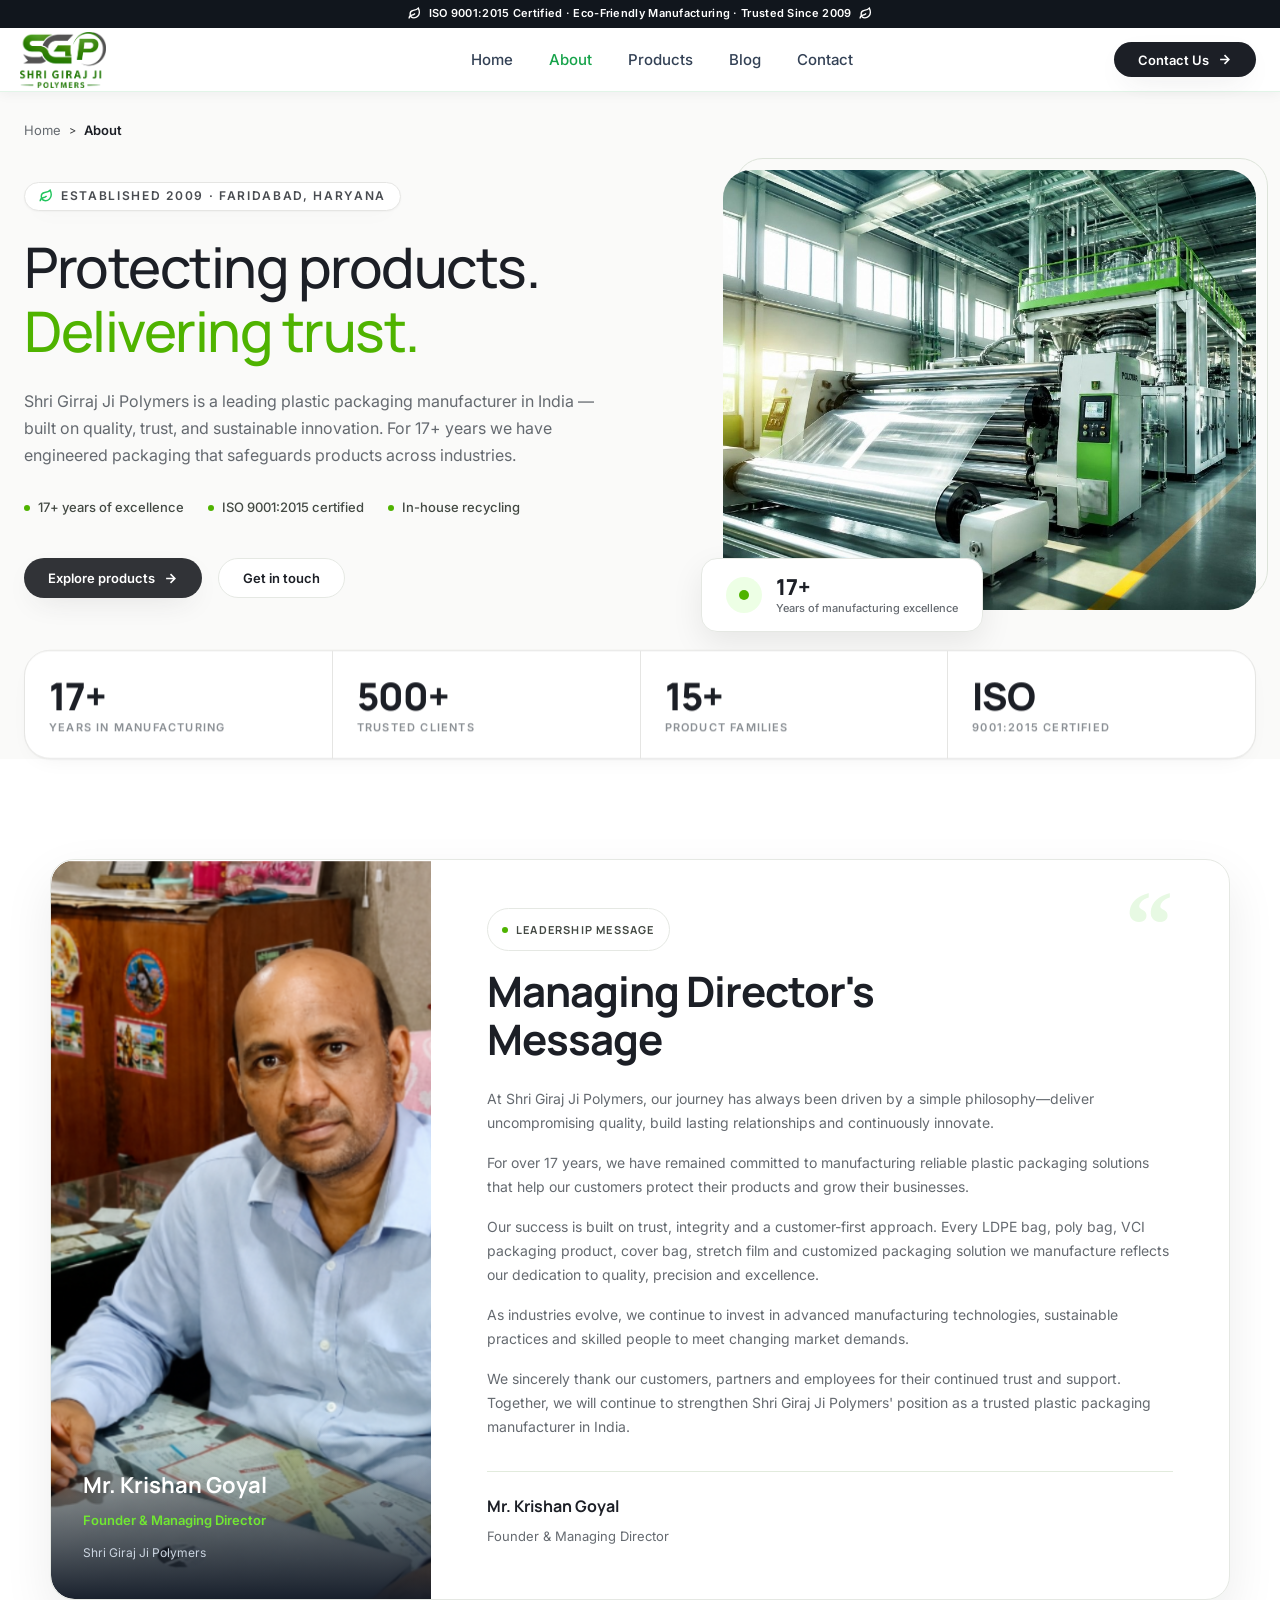
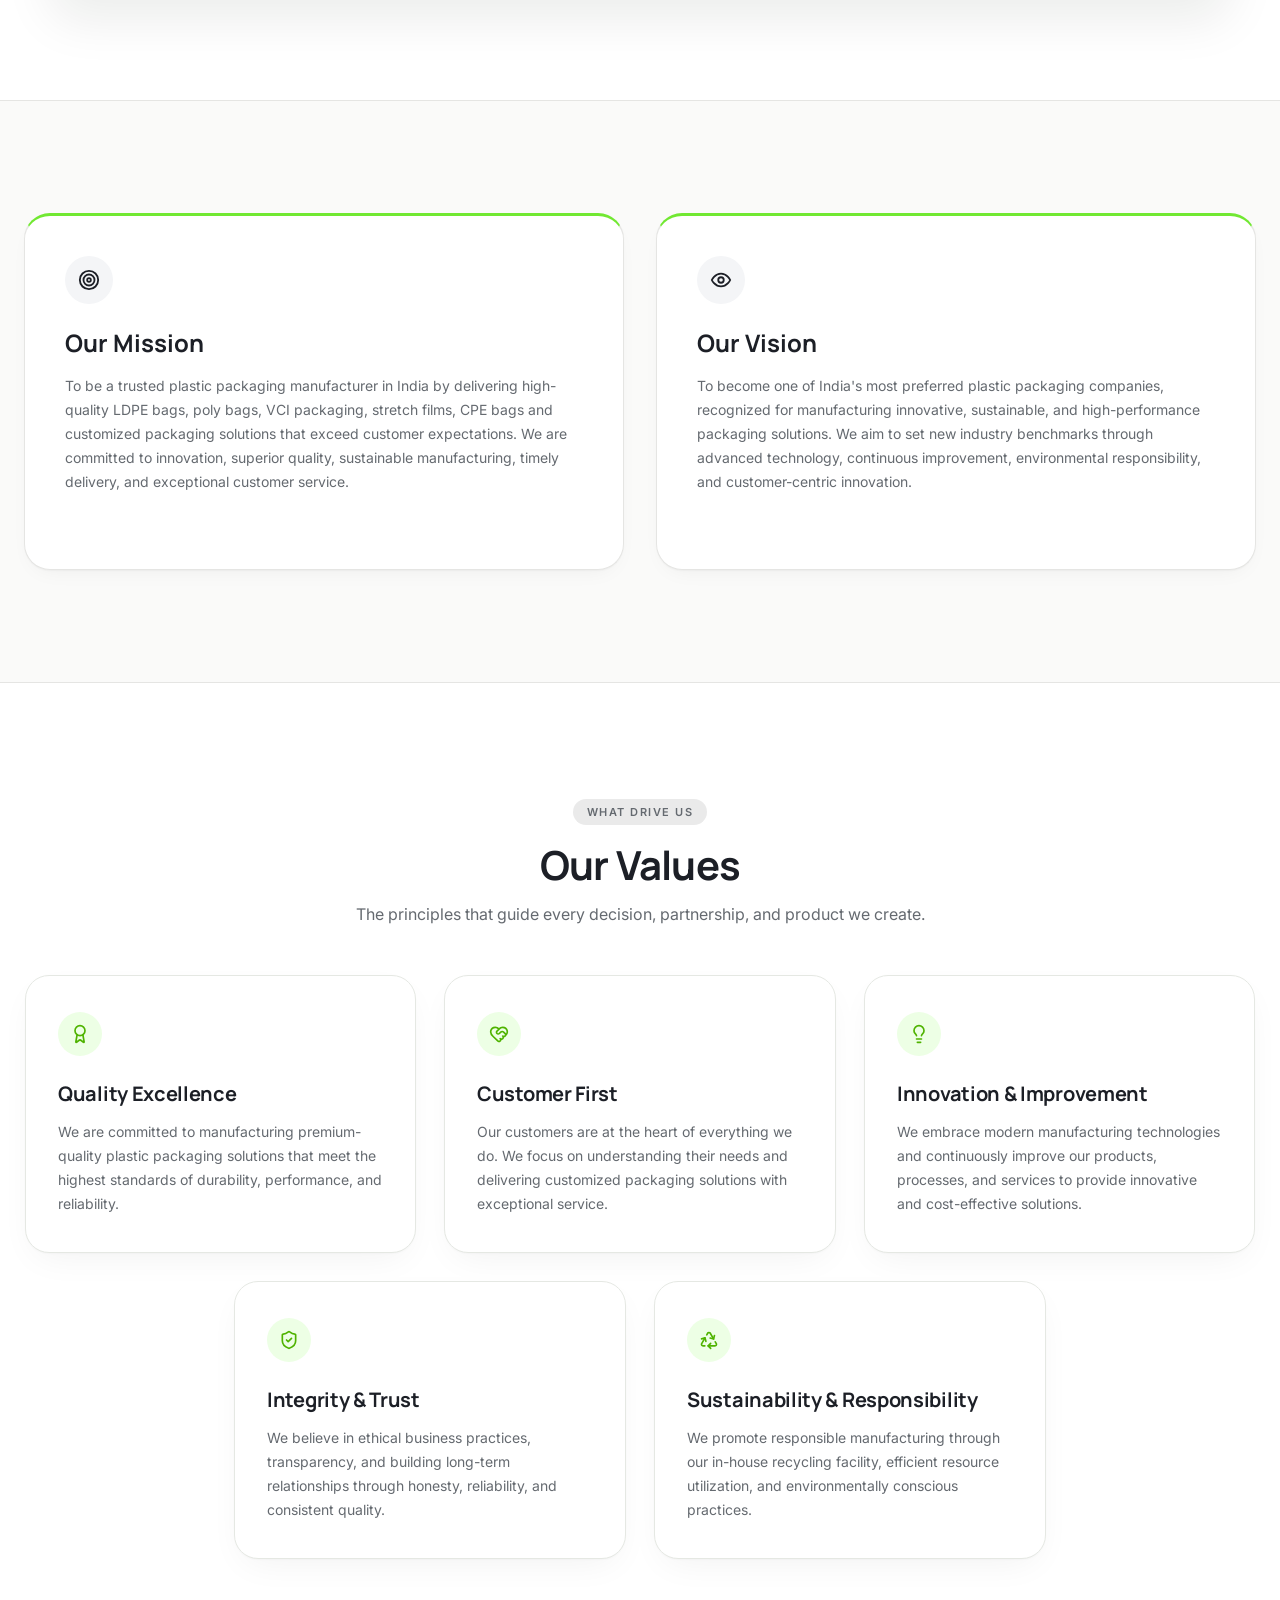
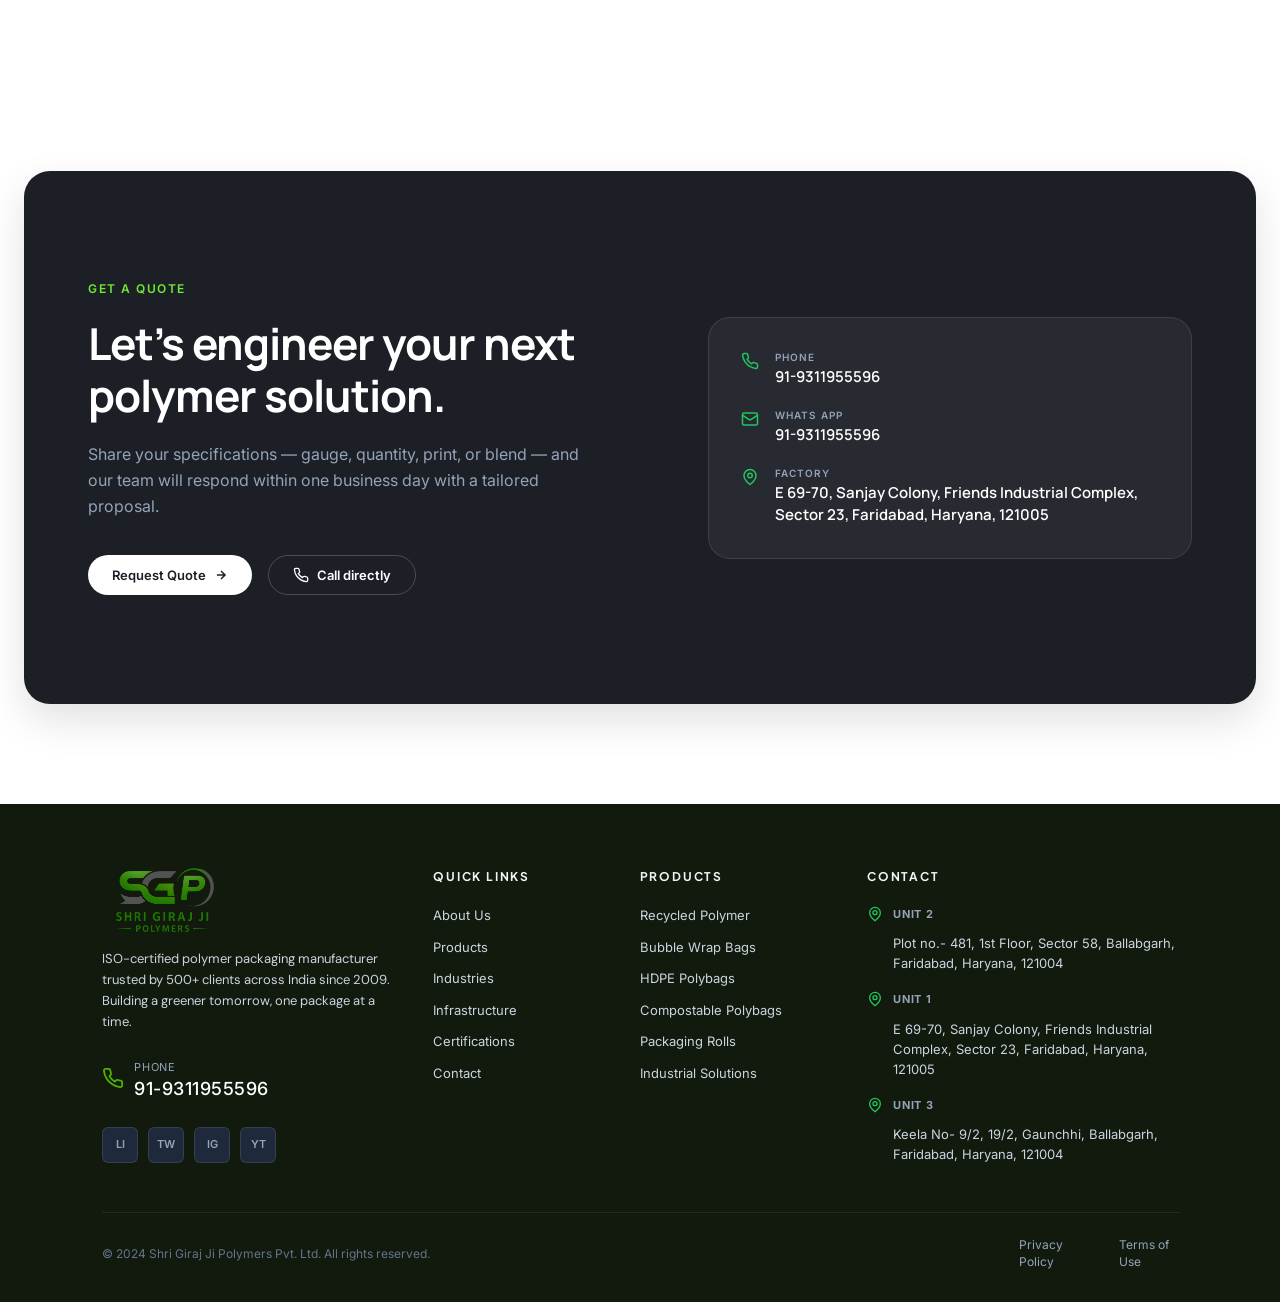
==== commit 83f98aac: "image updation" ====
--- a/about.html
+++ b/about.html
@@ -171,7 +171,7 @@
           <!-- Left MD Portrait Card -->
           <div class="md-portrait-col">
             <div class="md-portrait-card">
-              <img src="assets/images/md-krishan-goyal.jpg" alt="Mr. Krishan Goyal - Founder & Managing Director" class="md-portrait-img">
+              <img src="assets/images/Propreitor photo.png" alt="Mr. Krishan Goyal - Founder & Managing Director" class="md-portrait-img">
               <div class="md-portrait-overlay">
                 <h3 class="md-name">Mr. Krishan Goyal</h3>
                 <p class="md-title">Founder & Managing Director</p>
--- a/css/style.css
+++ b/css/style.css
@@ -722,7 +722,6 @@
   position: relative;
   width: 100%;
   max-width: 576px;
-  height: 486px;
   border-radius: 20px;
   overflow: hidden;
   box-shadow: 0 4px 20px rgba(0, 0, 0, 0.06);
@@ -730,8 +729,7 @@
 
 .about-single-img {
   width: 100%;
-  height: 100%;
-  object-fit: cover;
+  height: auto;
   display: block;
   border-radius: 20px;
 }
@@ -5087,8 +5085,7 @@
 
 .contact-image-wrapper img {
   width: 100%;
-  aspect-ratio: 1.3 / 1;
-  object-fit: cover;
+  height: auto;
   border-radius: 28px;
   display: block;
 }
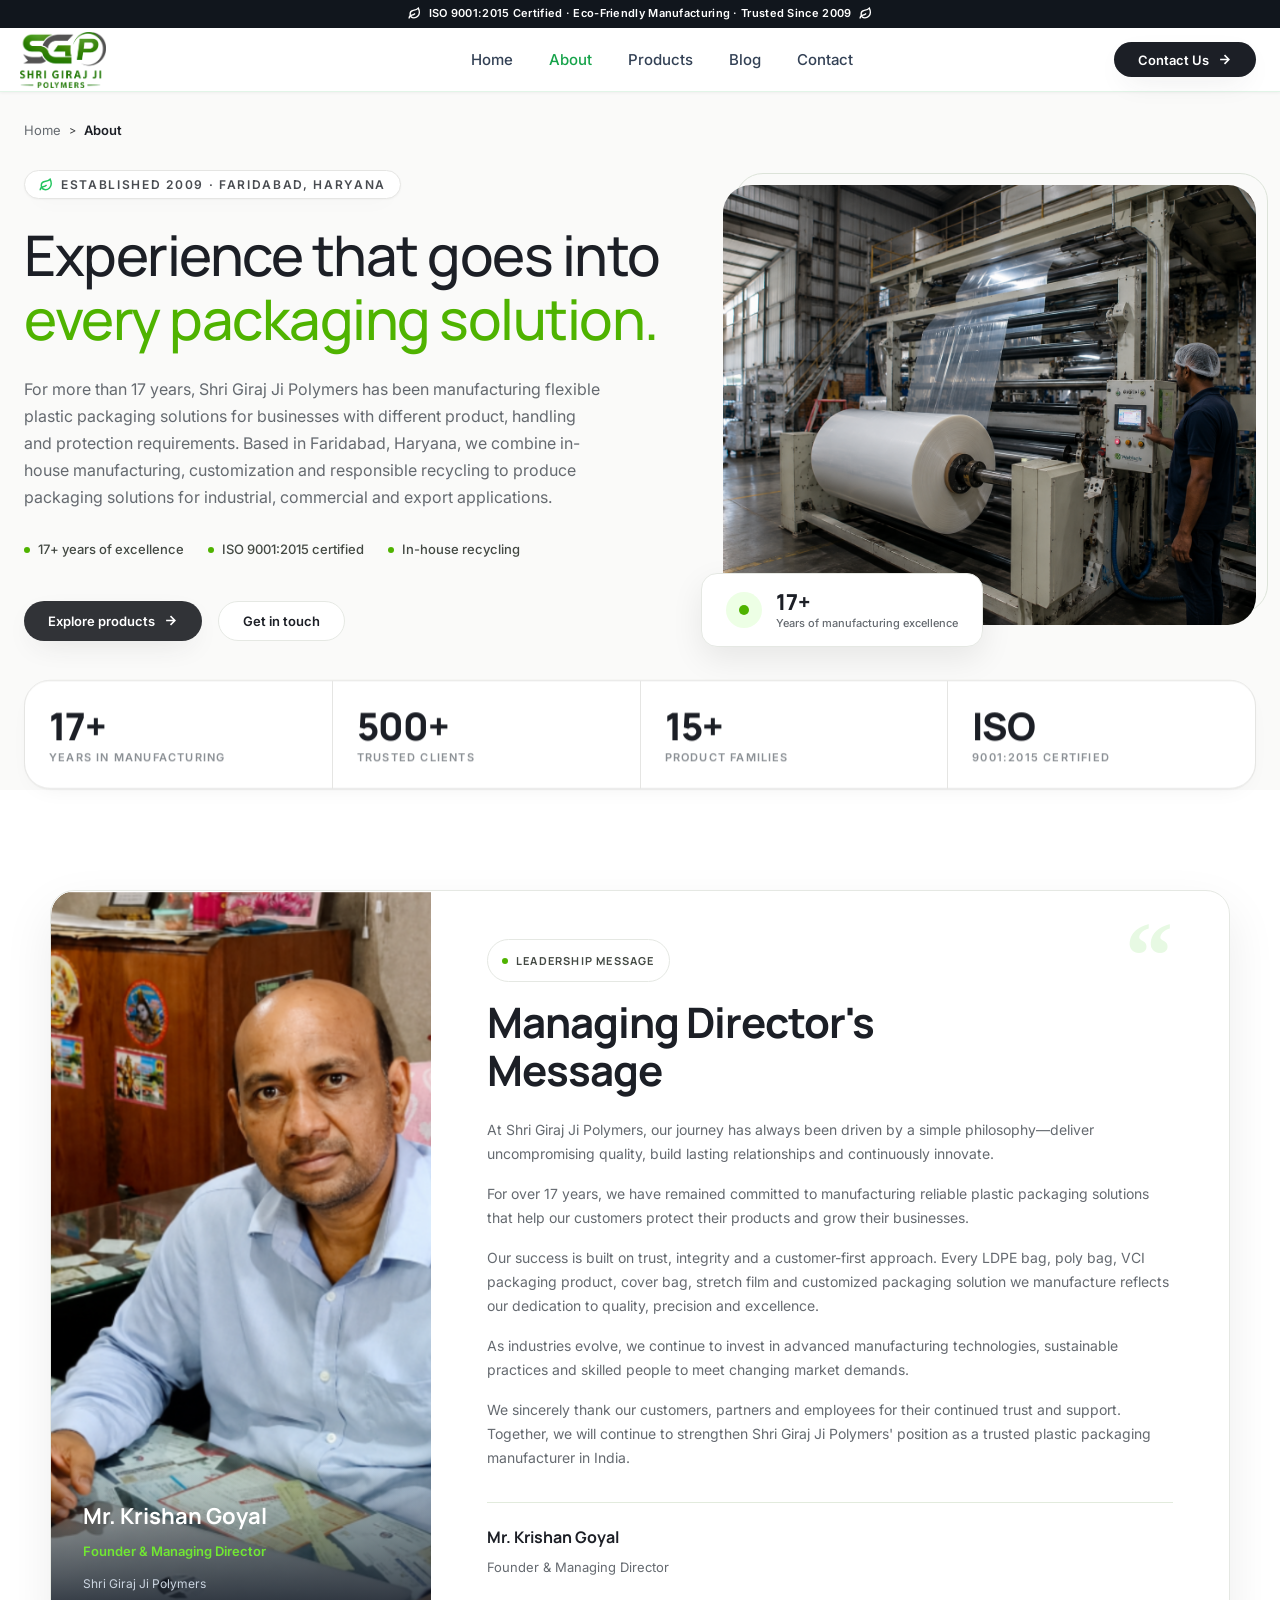
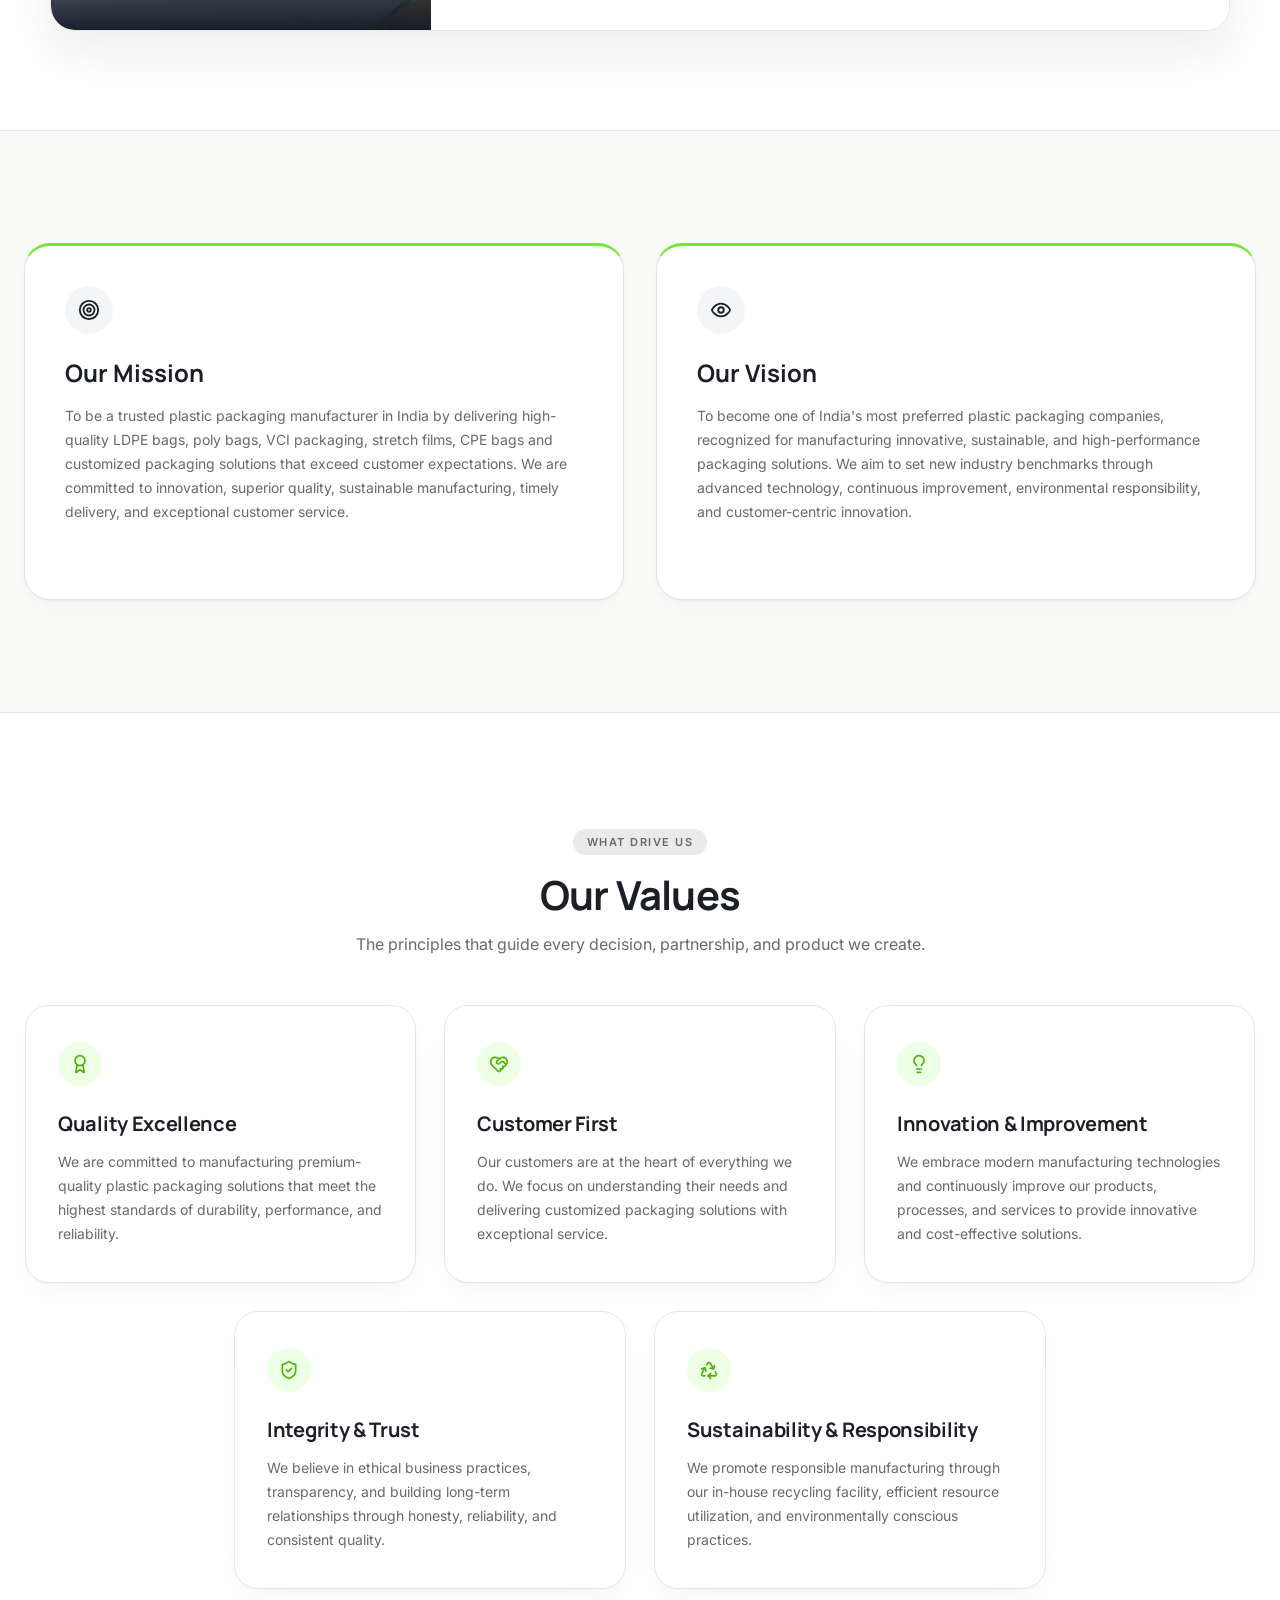
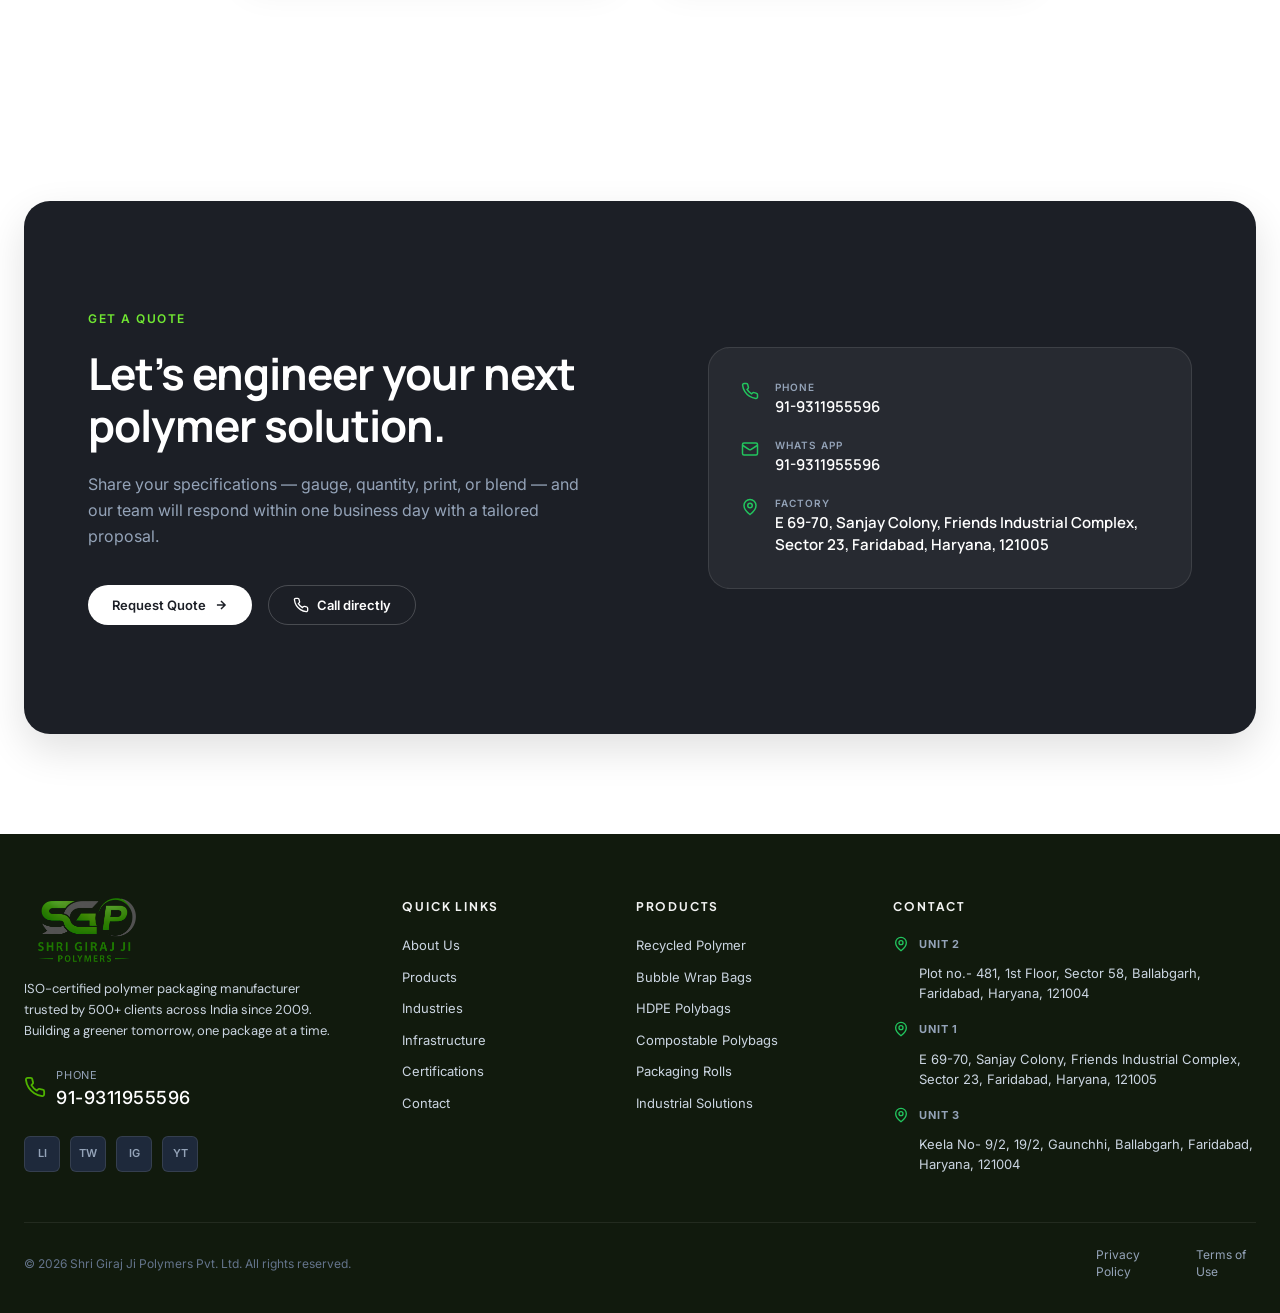
==== commit 3085c5a0: "TEXT updation fix" ====
--- a/about.html
+++ b/about.html
@@ -82,14 +82,12 @@
           </div>
 
           <h1 class="about-hero-heading">
-            Protecting products. <br>
-            <span class="text-green">Delivering trust.</span>
+            Experience that goes into  <br>
+            <span class="text-green">every packaging solution.</span>
           </h1>
 
           <p class="about-hero-desc">
-            Shri Girraj Ji Polymers is a leading plastic packaging manufacturer in India — built on quality, trust, and
-            sustainable innovation. For 17+ years we have engineered packaging that safeguards products across industries.
-          </p>
+            For more than 17 years, Shri Giraj Ji Polymers has been manufacturing flexible plastic packaging solutions for businesses with different product, handling and protection requirements. Based in Faridabad, Haryana, we combine in-house manufacturing, customization and responsible recycling to produce packaging solutions for industrial, commercial and export applications.          </p>
 
           <ul class="about-hero-bullets">
             <li>
@@ -122,7 +120,7 @@
         <!-- Right Media Image Card -->
         <div class="about-hero-media">
           <div class="about-hero-img-wrap">
-            <img src="assets/images/extrusion-machinery.jpg" alt="SGP Extrusion Facility" class="about-hero-img">
+            <img src="assets/images/aboutUsHeroSection.png" alt="SGP Extrusion Facility" class="about-hero-img">
 
             <!-- Bottom Floating Badge -->
             <div class="about-floating-badge">
@@ -516,7 +514,7 @@
       </div>
 
       <div class="footer-bottom">
-        <div class="footer-copyright">© 2024 Shri Giraj Ji Polymers Pvt. Ltd. All rights reserved.</div>
+        <div class="footer-copyright">© 2026 Shri Giraj Ji Polymers Pvt. Ltd. All rights reserved.</div>
         <div class="footer-legal">
           <a href="#">Privacy Policy</a>
           <a href="#">Terms of Use</a>
--- a/css/style.css
+++ b/css/style.css
@@ -37,7 +37,7 @@
 
   /* Container & Layout */
   --max-width: 1280px;
-  --header-height: 84px;
+  --header-height: 92.4px;
   --radius-sm: 8px;
   --radius-md: 12px;
   --radius-lg: 20px;
@@ -75,6 +75,7 @@
   letter-spacing: 0px;
   color: var(--color-gray-700);
   background-color: var(--color-white);
+  padding-top: var(--header-height);
   overflow-x: hidden;
 }
 
@@ -109,7 +110,7 @@
   font-family: var(--font-heading);
   font-weight: 500;
   font-style: normal;
-  font-size: 76px;
+  font-size: 70px;
   line-height: 77.52px;
   letter-spacing: -1.9px;
   color: var(--color-white);
@@ -234,7 +235,7 @@
    ========================================================================== */
 
 .header {
-  position: sticky;
+  position: fixed;
   top: 0;
   left: 0;
   width: 100%;
@@ -242,12 +243,24 @@
   display: flex;
   flex-direction: column;
   background-color: var(--color-white);
-  box-shadow: 0 2px 12px rgba(15, 23, 42, 0.05);
-  transition: all var(--transition-normal);
-}
-
-body.admin-bar .header {
-  top: 32px;
+  box-shadow: 0 1px 3px rgba(0, 0, 0, 0.05);
+  transition: all 0.3s ease;
+}
+
+.header.scrolled {
+  box-shadow: 0 4px 20px rgba(0, 0, 0, 0.08);
+  background-color: rgba(255, 255, 255, 0.98);
+  backdrop-filter: blur(8px);
+}
+
+.header.scrolled .top-header {
+  height: 0;
+  min-height: 0;
+  padding: 0;
+  opacity: 0;
+  overflow: hidden;
+  pointer-events: none;
+  transition: all 0.3s ease;
 }
 
 /* Top Header Bar */
@@ -261,6 +274,7 @@
   padding-top: 5.41px;
   padding-bottom: 5.99px;
   box-sizing: border-box;
+  transition: all 0.3s ease;
 }
 
 .top-header-container {
@@ -447,7 +461,7 @@
   display: inline-flex;
   align-items: center;
   gap: 8px;
-  width: 312.4745788574219px;
+  width: 330.4745788574219px;
   height: 29.467594146728516px;
   transform: rotate(0deg);
   opacity: 1;
@@ -474,7 +488,7 @@
 .hero-heading {
   font-family: var(--font-heading);
   font-weight: 500;
-  font-size: 76px;
+  font-size: 70px;
   line-height: 77.52px;
   letter-spacing: -1.9px;
   color: #ffffff;
@@ -786,15 +800,17 @@
   font-size: 18px;
   line-height: 28px;
   color: #64748b;
-  margin-bottom: 44px;
+  margin-bottom: 28px;
 }
 
 .stats-grid {
   display: grid;
-  grid-template-columns: 1fr 1fr;
-  gap: 36px 32px;
-  border-top: none;
-  padding-top: 0;
+  grid-template-columns: repeat(4, 1fr);
+  gap: 32px;
+  width: 100%;
+  margin-top: 48px;
+  padding-top: 36px;
+  border-top: 1px solid #e2e8f0;
 }
 
 .stat-item {
@@ -810,6 +826,7 @@
   color: #0f172a;
   margin-bottom: 6px;
   letter-spacing: -0.5px;
+  white-space: nowrap;
 }
 
 .stat-label {
@@ -1797,8 +1814,9 @@
 }
 
 .cta-info-box {
-  width: 484px;
-  min-height: 237px;
+  width: 100%;
+  max-width: 484px;
+  min-height: auto;
   background: rgba(255, 255, 255, 0.05);
   border: 0.74px solid rgba(255, 255, 255, 0.1);
   border-top: 0.74px solid rgba(255, 255, 255, 0.1);
@@ -1826,6 +1844,10 @@
 .cta-info-details {
   display: flex;
   flex-direction: column;
+  min-width: 0;
+  flex: 1;
+  word-break: break-word;
+  overflow-wrap: anywhere;
 }
 
 .cta-info-label {
@@ -1846,6 +1868,8 @@
   line-height: 22px;
   color: #FFFFFF;
   text-decoration: none;
+  word-break: break-word;
+  overflow-wrap: anywhere;
 }
 
 /* ==========================================================================
@@ -1855,7 +1879,7 @@
 .footer {
   background-color: #111A0D;
   color: #94a3b8;
-  padding: 64px 77.5px 32px 77.5px;
+  padding: 64px 0 32px 0;
 }
 
 .footer-logo-white {
@@ -2350,6 +2374,12 @@
   box-sizing: border-box;
 }
 
+.home-stats-bar {
+  margin: 56px auto 0 auto;
+  transform: none;
+  box-shadow: 0px 10px 30px 0px rgba(19, 23, 18, 0.06);
+}
+
 .stat-bar-item {
   height: 108px;
   padding: 24px;
@@ -2736,6 +2766,28 @@
    Full Responsive Media Queries (Mobile, Tablet, Desktop, 4K Screens)
    ========================================================================== */
 
+/* Universal Responsive Helpers & Overflow Protection */
+html, body {
+  overflow-x: hidden;
+  max-width: 100vw;
+  width: 100%;
+}
+
+*, *::before, *::after {
+  box-sizing: border-box;
+}
+
+img, svg, video, iframe {
+  max-width: 100%;
+}
+
+.table-responsive {
+  width: 100%;
+  overflow-x: auto;
+  -webkit-overflow-scrolling: touch;
+  margin-bottom: 24px;
+}
+
 /* 4K and Ultra-Wide Screens (min-width: 1600px) */
 @media (min-width: 1600px) {
   :root {
@@ -2763,7 +2815,6 @@
 
 /* Tablets and Laptops (max-width: 1024px) */
 @media (max-width: 1024px) {
-
   .hero,
   .hero-section {
     height: auto;
@@ -2777,8 +2828,8 @@
   }
 
   .hero-heading {
-    font-size: 52px;
-    line-height: 58px;
+    font-size: 48px;
+    line-height: 54px;
     letter-spacing: -1px;
   }
 
@@ -2790,8 +2841,8 @@
   }
 
   .page-heading {
-    font-size: 38px;
-    line-height: 46px;
+    font-size: 36px;
+    line-height: 44px;
   }
 
   .about-grid,
@@ -2802,7 +2853,7 @@
   }
 
   .sustainability-media {
-    height: 450px;
+    height: 400px;
   }
 
   .about-hero-grid {
@@ -2811,82 +2862,169 @@
   }
 
   .about-hero-heading {
-    font-size: 44px;
-    line-height: 50px;
+    font-size: 42px;
+    line-height: 48px;
+  }
+
+  .about-stats-bar {
+    display: grid;
+    grid-template-columns: repeat(2, 1fr);
+    height: auto;
+    transform: none;
+    margin: 36px auto 0;
+    border-radius: 20px;
+    gap: 1px;
+    overflow: hidden;
+  }
+
+  .stat-bar-item {
+    height: auto;
+    min-height: 90px;
+    padding: 20px 16px;
+    text-align: center;
+    align-items: center;
+    justify-content: center;
+  }
+
+  .about-md-section {
+    padding: 60px 0;
   }
 
   .md-grid {
     grid-template-columns: 1fr;
-    gap: 40px;
+    gap: 0;
   }
 
   .md-portrait-card {
     height: 380px;
     min-height: auto;
+    border-radius: 20px 20px 0 0;
+  }
+
+  .md-portrait-img {
+    border-radius: 20px 20px 0 0;
+  }
+
+  .md-content-col {
+    padding: 36px 32px;
+  }
+
+  .values-grid {
+    grid-template-columns: repeat(2, 1fr);
+    gap: 20px;
   }
 
   .value-card {
-    width: calc(50% - 14px);
+    width: 100%;
   }
 
   .products-grid,
-  .why-grid {
-    grid-template-columns: repeat(2, 1fr);
-  }
-
+  .why-grid,
   .sectors-grid {
     grid-template-columns: repeat(2, 1fr);
+    gap: 24px;
   }
 
   .footer-grid {
-    grid-template-columns: 1fr 1fr;
+    grid-template-columns: repeat(2, 1fr);
     gap: 40px;
   }
 
   .cta-card {
     grid-template-columns: 1fr;
-    padding: 40px 32px;
-    text-align: center;
-  }
-
-  .cta-content {
+    padding: 48px 36px;
+    gap: 36px;
+  }
+
+  .cta-content,
+  .cta-left-content {
+    align-items: flex-start;
+  }
+}
+
+/* Medium Tablets & Mobile Landscape (max-width: 968px) */
+@media (max-width: 968px) {
+  .header {
+    position: relative;
+    background-color: #ffffff;
+  }
+
+  .top-header {
+    display: none;
+  }
+
+  .main-header {
+    height: 64px;
+  }
+
+  .logo-image {
+    width: 150px;
+    height: 44px;
+    object-fit: contain;
+  }
+
+  .nav-links {
+    display: none;
+  }
+
+  .mobile-menu-btn {
+    display: flex;
     align-items: center;
+    justify-content: center;
+    background: none;
+    border: none;
+    cursor: pointer;
+    padding: 8px;
+    color: var(--color-dark-800);
+  }
+
+  .mobile-nav {
+    display: none;
+    position: absolute;
+    top: 100%;
+    left: 0;
+    width: 100%;
+    background-color: #ffffff;
+    padding: 20px 24px;
+    box-shadow: 0 16px 32px rgba(15, 23, 42, 0.12);
+    border-bottom: 1px solid #e2e8f0;
+    flex-direction: column;
+    gap: 16px;
+    z-index: 999;
+  }
+
+  .mobile-nav.open {
+    display: flex;
+  }
+
+  .product-single-hero-grid,
+  .product-specs-deep-grid,
+  .tech-spec-grid,
+  .contact-main-grid,
+  .facility-banner-card {
+    grid-template-columns: 1fr;
+    gap: 32px;
+  }
+
+  .cta-card {
+    grid-template-columns: 1fr;
+    padding: 40px 28px;
+    gap: 32px;
+  }
+
+  .cta-info-box {
+    width: 100%;
+    max-width: 100%;
   }
 }
 
 /* Mobile Devices (max-width: 768px) */
 @media (max-width: 768px) {
-  .top-header {
-    display: none;
-  }
-
-  .main-header {
-    height: 64px;
-  }
-
-  .logo-image {
-    width: 150px;
-    height: 46px;
-  }
-
-  .nav-links {
-    display: none;
-  }
-
-  .mobile-menu-btn {
-    display: block;
-  }
-
-  .mobile-nav.active,
-  .mobile-nav.open {
-    display: flex;
-  }
-
   .hero,
   .hero-section {
     height: auto;
     min-height: auto;
-    padding: 48px 0;
+    padding: 44px 0 52px 0;
   }
 
   .hero-badge-top {
@@ -2900,9 +3038,9 @@
   }
 
   .hero-heading {
-    font-size: 36px;
-    line-height: 42px;
-    letter-spacing: -1px;
+    font-size: 34px;
+    line-height: 40px;
+    letter-spacing: -0.8px;
   }
 
   .hero-heading br {
@@ -2912,7 +3050,7 @@
   .hero-subtext {
     font-size: 15px;
     line-height: 24px;
-    margin-top: 16px;
+    margin-top: 14px;
   }
 
   .hero-actions {
@@ -2933,17 +3071,21 @@
 
   .hero-media-card {
     margin-top: 12px;
+    width: 100%;
   }
 
   .hero-machinery-img {
-    height: 280px;
+    height: clamp(220px, 50vw, 320px);
     border-radius: 20px;
+    width: 100%;
+    object-fit: cover;
   }
 
   .badge-floating-since {
     top: 12px;
     left: 12px;
     padding: 8px 12px;
+    font-size: 11px;
   }
 
   .badge-floating-completed {
@@ -2951,17 +3093,39 @@
     right: 12px;
     top: auto;
     padding: 8px 12px;
+    font-size: 11px;
   }
 
   .page-heading {
     font-size: 28px;
-    line-height: 36px;
+    line-height: 35px;
+  }
+
+  .stats-grid {
+    grid-template-columns: repeat(2, 1fr);
+    gap: 24px 16px;
+  }
+
+  .stat-number {
+    font-size: 30px;
+    line-height: 34px;
+  }
+
+  .about-single-img-wrap {
+    height: auto;
+    max-height: 340px;
+  }
+
+  .about-single-img {
+    border-radius: 20px;
+    width: 100%;
   }
 
   .products-grid,
   .why-grid,
   .sectors-grid {
     grid-template-columns: 1fr;
+    gap: 20px;
   }
 
   .product-card,
@@ -2977,15 +3141,18 @@
 
   .product-card-body {
     height: auto;
+    padding: 20px;
   }
 
   .sustainability-media {
-    height: 340px;
+    height: 280px;
+    border-radius: 20px;
   }
 
   .sustainability-badge-float {
     bottom: 10px;
     left: 10px;
+    padding: 8px 12px;
   }
 
   .sustain-grid-2x2 {
@@ -2996,6 +3163,7 @@
     padding-left: 0;
     border-left: none;
     border-top: 1px solid #f1f5f9;
+    padding-top: 16px;
   }
 
   .product-subheader-wrap {
@@ -3004,6 +3172,11 @@
     gap: 16px;
   }
 
+  /* About page responsive */
+  .about-page-hero {
+    padding: 16px 0 0 0;
+  }
+
   .about-hero-heading {
     font-size: 32px;
     line-height: 38px;
@@ -3015,58 +3188,136 @@
     line-height: 25px;
   }
 
+  .about-hero-bullets {
+    gap: 12px;
+    margin-bottom: 24px;
+  }
+
+  .about-hero-actions {
+    flex-direction: column;
+    align-items: stretch;
+    width: 100%;
+    gap: 12px;
+  }
+
+  .btn-about-primary,
+  .btn-about-secondary {
+    width: 100%;
+    justify-content: center;
+  }
+
   .about-hero-img-wrap {
-    height: 280px;
+    height: clamp(220px, 50vw, 320px);
+    border-radius: 20px;
+  }
+
+  .about-hero-img-wrap::before {
+    display: none;
   }
 
   .about-floating-badge {
     left: 10px;
     bottom: 10px;
-    padding: 8px 14px;
+    padding: 8px 12px;
+    border-radius: 12px;
+    max-width: calc(100% - 20px);
   }
 
   .about-stats-bar {
-    flex-direction: column;
-    padding: 24px 16px;
-    gap: 20px;
+    display: grid;
+    grid-template-columns: repeat(2, 1fr);
+    height: auto;
+    transform: none;
+    margin: 28px auto 0;
+    border-radius: 16px;
+    gap: 1px;
+    overflow: hidden;
+  }
+
+  .stat-bar-item {
+    height: auto;
+    min-height: 80px;
+    padding: 16px 12px;
     text-align: center;
     align-items: center;
-  }
-
-  .stat-bar-item {
-    align-items: center;
-    padding: 0;
+    justify-content: center;
   }
 
   .stat-bar-num {
-    font-size: 32px;
-    line-height: 36px;
+    font-size: 28px;
+    line-height: 32px;
+    margin-bottom: 2px;
+  }
+
+  .stat-bar-lbl {
+    font-size: 10px;
+    line-height: 14px;
+    letter-spacing: 0.8px;
   }
 
   .stat-bar-divider {
     display: none;
   }
 
+  .about-md-section {
+    padding: 40px 0;
+  }
+
   .about-md-card {
-    padding: 24px 16px;
+    border-radius: 20px;
+    padding: 0;
   }
 
   .md-portrait-card {
     height: 300px;
     min-height: auto;
+    border-radius: 20px 20px 0 0;
+  }
+
+  .md-portrait-img {
+    border-radius: 20px 20px 0 0;
+  }
+
+  .md-content-col {
+    padding: 28px 20px;
   }
 
   .md-heading {
-    font-size: 28px;
-    line-height: 34px;
+    font-size: 26px;
+    line-height: 32px;
+    margin-bottom: 16px;
+  }
+
+  .md-quote-watermark {
+    font-size: 64px;
+    line-height: 32px;
+    margin-top: 0;
   }
 
   .mv-grid {
     grid-template-columns: 1fr;
+    gap: 20px;
+  }
+
+  .mv-card {
+    padding: 24px 20px;
+    border-radius: 20px;
+  }
+
+  .values-grid {
+    grid-template-columns: 1fr;
+    gap: 16px;
   }
 
   .value-card {
     width: 100%;
+    padding: 24px 20px;
+    border-radius: 20px;
+  }
+
+  /* Footer */
+  .footer {
+    padding: 48px 0 24px 0;
   }
 
   .footer-grid {
@@ -3078,10 +3329,61 @@
     flex-direction: column;
     gap: 12px;
     text-align: center;
-  }
-}
-
-/* Small Mobile Screens (max-width: 480px) */
+    align-items: center;
+    justify-content: center;
+  }
+
+  .footer-legal-links {
+    flex-wrap: wrap;
+    justify-content: center;
+    gap: 16px;
+  }
+
+  /* CTA */
+  .cta-section {
+    padding: 60px 0;
+  }
+
+  .cta-card {
+    grid-template-columns: 1fr;
+    padding: 32px 20px;
+    gap: 28px;
+    border-radius: 20px;
+  }
+
+  .cta-title {
+    font-size: 28px;
+    line-height: 34px;
+  }
+
+  .cta-buttons {
+    flex-direction: column;
+    width: 100%;
+    gap: 12px;
+  }
+
+  .btn-quote,
+  .btn-call {
+    width: 100%;
+    justify-content: center;
+    text-align: center;
+    box-sizing: border-box;
+  }
+
+  .cta-info-box {
+    padding: 24px 18px;
+    border-radius: 18px;
+  }
+}
+
+/* Small Mobile Screens (max-width: 520px) */
+@media (max-width: 520px) {
+  .header-right-action {
+    gap: 8px;
+  }
+}
+
+/* Ultra Small Screens (max-width: 480px) */
 @media (max-width: 480px) {
   .container {
     padding: 0 16px;
@@ -3089,17 +3391,23 @@
 
   .main-header-container {
     padding: 0 16px;
+  }
+
+  .logo-image {
+    width: 135px;
+    height: 40px;
   }
 
   .hero-badge-top {
     width: 100%;
     box-sizing: border-box;
     font-size: 10px;
+    padding: 6px 10px;
   }
 
   .hero-heading {
-    font-size: 30px;
-    line-height: 36px;
+    font-size: 28px;
+    line-height: 34px;
   }
 
   .hero-heading br {
@@ -3107,16 +3415,139 @@
   }
 
   .hero-machinery-img {
-    height: 240px;
+    height: 220px;
   }
 
   .stats-grid {
     grid-template-columns: 1fr;
-    gap: 20px;
+    gap: 18px;
+    text-align: left;
   }
 
   .cert-track {
-    gap: 40px;
+    gap: 32px;
+  }
+
+  .about-hero-heading {
+    font-size: 28px;
+    line-height: 34px;
+  }
+
+  .about-stats-bar {
+    grid-template-columns: repeat(2, 1fr);
+    border-radius: 14px;
+  }
+
+  .stat-bar-item {
+    height: auto;
+    min-height: auto;
+    padding: 12px 8px;
+  }
+
+  .stat-bar-num {
+    font-size: 22px;
+    line-height: 26px;
+    margin-bottom: 2px;
+  }
+
+  .stat-bar-lbl {
+    font-size: 9px;
+    line-height: 12px;
+    letter-spacing: 0.4px;
+    word-break: break-word;
+  }
+
+  .md-portrait-card {
+    height: 260px;
+  }
+
+  .md-content-col {
+    padding: 20px 14px;
+  }
+
+  .md-heading {
+    font-size: 22px;
+    line-height: 28px;
+  }
+
+  .cta-title {
+    font-size: 22px;
+    line-height: 28px;
+    word-break: break-word;
+    overflow-wrap: anywhere;
+  }
+
+  .cta-card {
+    padding: 24px 16px;
+    border-radius: 16px;
+  }
+
+  .cta-info-box {
+    padding: 18px 14px;
+  }
+}
+
+/* Extra Compact Screens (max-width: 360px - e.g. 320px iPhone SE) */
+@media (max-width: 360px) {
+  .container {
+    padding: 0 12px;
+  }
+
+  .main-header-container {
+    padding: 0 12px;
+  }
+
+  .logo-image {
+    width: 120px;
+    height: 36px;
+  }
+
+  .hero-heading {
+    font-size: 24px;
+    line-height: 29px;
+  }
+
+  .about-hero-heading {
+    font-size: 24px;
+    line-height: 29px;
+  }
+
+  .about-stats-bar {
+    grid-template-columns: repeat(2, 1fr);
+    gap: 1px;
+  }
+
+  .stat-bar-item {
+    padding: 10px 4px;
+    min-height: auto;
+    height: auto;
+  }
+
+  .stat-bar-num {
+    font-size: 19px;
+    line-height: 22px;
+  }
+
+  .stat-bar-lbl {
+    font-size: 8px;
+    line-height: 11px;
+    letter-spacing: 0.2px;
+  }
+
+  .md-portrait-card {
+    height: 220px;
+  }
+
+  .md-heading {
+    font-size: 20px;
+    line-height: 25px;
+  }
+
+  .cta-title {
+    font-size: 20px;
+    line-height: 25px;
+    word-break: break-word;
+    overflow-wrap: anywhere;
   }
 }
 
@@ -5744,20 +6175,20 @@
   line-height: 20px !important;
   letter-spacing: 0px !important;
 }
-.btn-contact-us{
-   display: inline-flex !important;
-  align-items: center !important;
-  justify-content: center !important;
-  gap: 8px !important;
-  padding: 8px 24px !important;
-  height: 35px !important;
-  box-sizing: border-box !important;
-  border-radius: 9999px !important;
-  font-family: var(--font-body) !important;
-  font-weight: 600 !important;
-  font-size: 13px !important;
-  line-height: 20px !important;
-  letter-spacing: 0px !important;
+.btn-contact-us {
+  display: inline-flex;
+  align-items: center;
+  justify-content: center;
+  gap: 8px;
+  padding: 8px 24px;
+  height: 35px;
+  box-sizing: border-box;
+  border-radius: 9999px;
+  font-family: var(--font-body);
+  font-weight: 600;
+  font-size: 13px;
+  line-height: 20px;
+  letter-spacing: 0px;
 }
 
 /* Fix inner SVGs inside unified buttons to prevent alignment shifting */
@@ -6565,4 +6996,378 @@
   display: flex;
   align-items: start;
   gap: 10px;
+}
+
+/* ==========================================================================
+   Master Responsive Final Overrides (Guarantees Perfect Display on <=768px, <=480px, <=320px)
+   ========================================================================== */
+
+@media (max-width: 768px) {
+  body {
+    padding-top: 56px !important;
+  }
+
+  .header {
+    position: fixed !important;
+    top: 0 !important;
+    left: 0 !important;
+    width: 100% !important;
+    z-index: 1000 !important;
+    margin: 0 !important;
+    padding: 0 !important;
+    background-color: #ffffff !important;
+    box-shadow: 0 2px 10px rgba(0, 0, 0, 0.06) !important;
+  }
+
+  /* Completely eliminate top-header on mobile so there is zero extra space */
+  .top-header {
+    display: none !important;
+    height: 0 !important;
+    min-height: 0 !important;
+    padding: 0 !important;
+    margin: 0 !important;
+    opacity: 0 !important;
+    overflow: hidden !important;
+    pointer-events: none !important;
+  }
+
+  /* Header clean mobile layout: Logo on left, hamburger menu on right */
+  .header-right-action .btn-contact-us {
+    display: none !important;
+  }
+
+  .main-header {
+    height: 56px !important;
+    min-height: 56px !important;
+    background-color: #ffffff !important;
+    display: flex !important;
+    align-items: center !important;
+    margin: 0 !important;
+    padding: 0 !important;
+    border-bottom: 1px solid #eef2f6 !important;
+  }
+
+  .main-header-container {
+    height: 56px !important;
+    padding: 0 16px !important;
+    display: flex !important;
+    align-items: center !important;
+    justify-content: space-between !important;
+    width: 100% !important;
+  }
+
+  .brand-logo-img {
+    display: flex !important;
+    align-items: center !important;
+    height: 100% !important;
+  }
+
+  .logo-image {
+    height: 38px !important;
+    width: auto !important;
+    max-width: 140px !important;
+    margin: 0 !important;
+    display: block !important;
+    object-fit: contain !important;
+  }
+
+  .mobile-menu-btn {
+    display: flex !important;
+    align-items: center !important;
+    justify-content: center !important;
+    padding: 6px !important;
+    background: none !important;
+    border: none !important;
+    cursor: pointer !important;
+    color: #1C1F26 !important;
+  }
+
+  /* Typography Responsive Overrides */
+  .page-heading,
+  .about-content .page-heading,
+  .section-header-center .page-heading,
+  .sustainability-content .page-heading,
+  .products-hero-heading,
+  .about-hero-heading,
+  .contact-hero-heading,
+  .blog-hero-heading,
+  .md-heading,
+  .values-heading,
+  .cta-title {
+    font-size: 26px !important;
+    line-height: 33px !important;
+    letter-spacing: -0.5px !important;
+    word-break: break-word !important;
+    overflow-wrap: anywhere !important;
+  }
+
+  .page-plain-text,
+  .about-content .page-plain-text,
+  .sustainability-content .page-plain-text,
+  .why-us-subtitle,
+  .about-caption,
+  .about-hero-desc,
+  .products-hero-desc,
+  .contact-hero-desc,
+  .cta-sub,
+  .md-text-body p {
+    font-size: 14.5px !important;
+    line-height: 23px !important;
+    word-break: break-word !important;
+    overflow-wrap: anywhere !important;
+    max-width: 100% !important;
+  }
+
+  /* Hero Section */
+  .hero,
+  .hero-section {
+    height: auto !important;
+    min-height: auto !important;
+    padding: 36px 0 48px 0 !important;
+    overflow: hidden !important;
+  }
+
+  .hero-badge-top {
+    width: auto !important;
+    max-width: 100% !important;
+    white-space: normal !important;
+    height: auto !important;
+    padding: 6px 12px !important;
+    font-size: 11px !important;
+    margin-bottom: 16px !important;
+    box-sizing: border-box !important;
+  }
+
+  .hero-heading {
+    font-size: 32px !important;
+    line-height: 38px !important;
+    letter-spacing: -0.8px !important;
+    word-break: break-word !important;
+    overflow-wrap: anywhere !important;
+  }
+
+  .hero-heading br {
+    display: inline !important;
+  }
+
+  .hero-subtext {
+    font-size: 14.5px !important;
+    line-height: 23px !important;
+    margin-top: 14px !important;
+    word-break: break-word !important;
+    overflow-wrap: anywhere !important;
+  }
+
+  .hero-actions {
+    flex-direction: column !important;
+    align-items: stretch !important;
+    width: 100% !important;
+    gap: 12px !important;
+    margin-top: 24px !important;
+  }
+
+  .btn-hero-primary,
+  .btn-hero-secondary,
+  .btn-hero-watch {
+    width: 100% !important;
+    justify-content: center !important;
+    box-sizing: border-box !important;
+  }
+
+  .hero-media-card {
+    margin-top: 20px !important;
+    position: relative !important;
+    width: 100% !important;
+    border-radius: 20px !important;
+    overflow: visible !important;
+  }
+
+  .hero-machinery-img {
+    height: clamp(200px, 50vw, 300px) !important;
+    border-radius: 20px !important;
+    width: 100% !important;
+    object-fit: cover !important;
+  }
+
+  /* Floating Badges contained inside image bounds */
+  .badge-floating-since {
+    position: absolute !important;
+    top: 12px !important;
+    left: 12px !important;
+    bottom: auto !important;
+    right: auto !important;
+    transform: none !important;
+    padding: 6px 10px !important;
+    border-radius: 12px !important;
+    font-size: 11px !important;
+    gap: 8px !important;
+    z-index: 5 !important;
+    box-shadow: 0 4px 14px rgba(0, 0, 0, 0.18) !important;
+  }
+
+  .badge-floating-since .since-icon-circle {
+    width: 28px !important;
+    height: 28px !important;
+  }
+
+  .badge-floating-completed {
+    position: absolute !important;
+    bottom: 12px !important;
+    right: 12px !important;
+    top: auto !important;
+    left: auto !important;
+    transform: none !important;
+    padding: 6px 10px !important;
+    border-radius: 12px !important;
+    font-size: 11px !important;
+    gap: 8px !important;
+    z-index: 5 !important;
+    box-shadow: 0 4px 14px rgba(0, 0, 0, 0.18) !important;
+  }
+
+  .badge-floating-completed .completed-icon-circle {
+    width: 28px !important;
+    height: 28px !important;
+  }
+
+  .badge-sub {
+    font-size: 9px !important;
+    line-height: 12px !important;
+  }
+
+  .badge-main {
+    font-size: 11.5px !important;
+    line-height: 14px !important;
+  }
+}
+
+/* Small Mobile Screens (max-width: 480px) */
+@media (max-width: 480px) {
+  .page-heading,
+  .about-content .page-heading,
+  .section-header-center .page-heading,
+  .sustainability-content .page-heading,
+  .products-hero-heading,
+  .about-hero-heading,
+  .contact-hero-heading,
+  .blog-hero-heading,
+  .md-heading,
+  .values-heading,
+  .cta-title {
+    font-size: 23px !important;
+    line-height: 29px !important;
+    letter-spacing: -0.4px !important;
+  }
+
+  .page-plain-text,
+  .about-content .page-plain-text,
+  .sustainability-content .page-plain-text,
+  .why-us-subtitle,
+  .about-caption,
+  .about-hero-desc,
+  .products-hero-desc,
+  .contact-hero-desc,
+  .cta-sub,
+  .md-text-body p {
+    font-size: 14px !important;
+    line-height: 22px !important;
+  }
+}
+
+/* Extra Compact Devices (<= 360px, e.g. 320px iPhone SE) */
+@media (max-width: 360px) {
+  body {
+    padding-top: 52px !important;
+  }
+
+  .container {
+    padding: 0 10px !important;
+  }
+
+  .main-header {
+    height: 52px !important;
+    min-height: 52px !important;
+  }
+
+  .main-header-container {
+    height: 52px !important;
+    padding: 0 12px !important;
+  }
+
+  .logo-image {
+    height: 34px !important;
+    width: auto !important;
+    max-width: 120px !important;
+    object-fit: contain !important;
+  }
+
+  .mobile-menu-btn {
+    padding: 6px !important;
+  }
+
+  .mobile-menu-btn svg {
+    width: 24px !important;
+    height: 24px !important;
+  }
+
+  .page-heading,
+  .about-content .page-heading,
+  .section-header-center .page-heading,
+  .sustainability-content .page-heading,
+  .products-hero-heading,
+  .about-hero-heading,
+  .contact-hero-heading,
+  .blog-hero-heading,
+  .md-heading,
+  .values-heading,
+  .cta-title {
+    font-size: 21px !important;
+    line-height: 27px !important;
+    letter-spacing: -0.3px !important;
+  }
+
+  .page-plain-text,
+  .about-content .page-plain-text,
+  .sustainability-content .page-plain-text,
+  .why-us-subtitle,
+  .about-caption,
+  .about-hero-desc,
+  .products-hero-desc,
+  .contact-hero-desc,
+  .cta-sub,
+  .md-text-body p {
+    font-size: 13px !important;
+    line-height: 20px !important;
+  }
+
+  .hero-heading {
+    font-size: 23px !important;
+    line-height: 28px !important;
+  }
+
+  .hero-subtext {
+    font-size: 13px !important;
+    line-height: 20px !important;
+  }
+
+  .hero-badge-top {
+    font-size: 9.5px !important;
+    padding: 5px 8px !important;
+  }
+
+  .badge-floating-since,
+  .badge-floating-completed {
+    padding: 4px 8px !important;
+    gap: 6px !important;
+  }
+
+  .badge-floating-since .since-icon-circle,
+  .badge-floating-completed .completed-icon-circle {
+    width: 24px !important;
+    height: 24px !important;
+  }
+
+  .badge-main {
+    font-size: 10px !important;
+  }
 }
